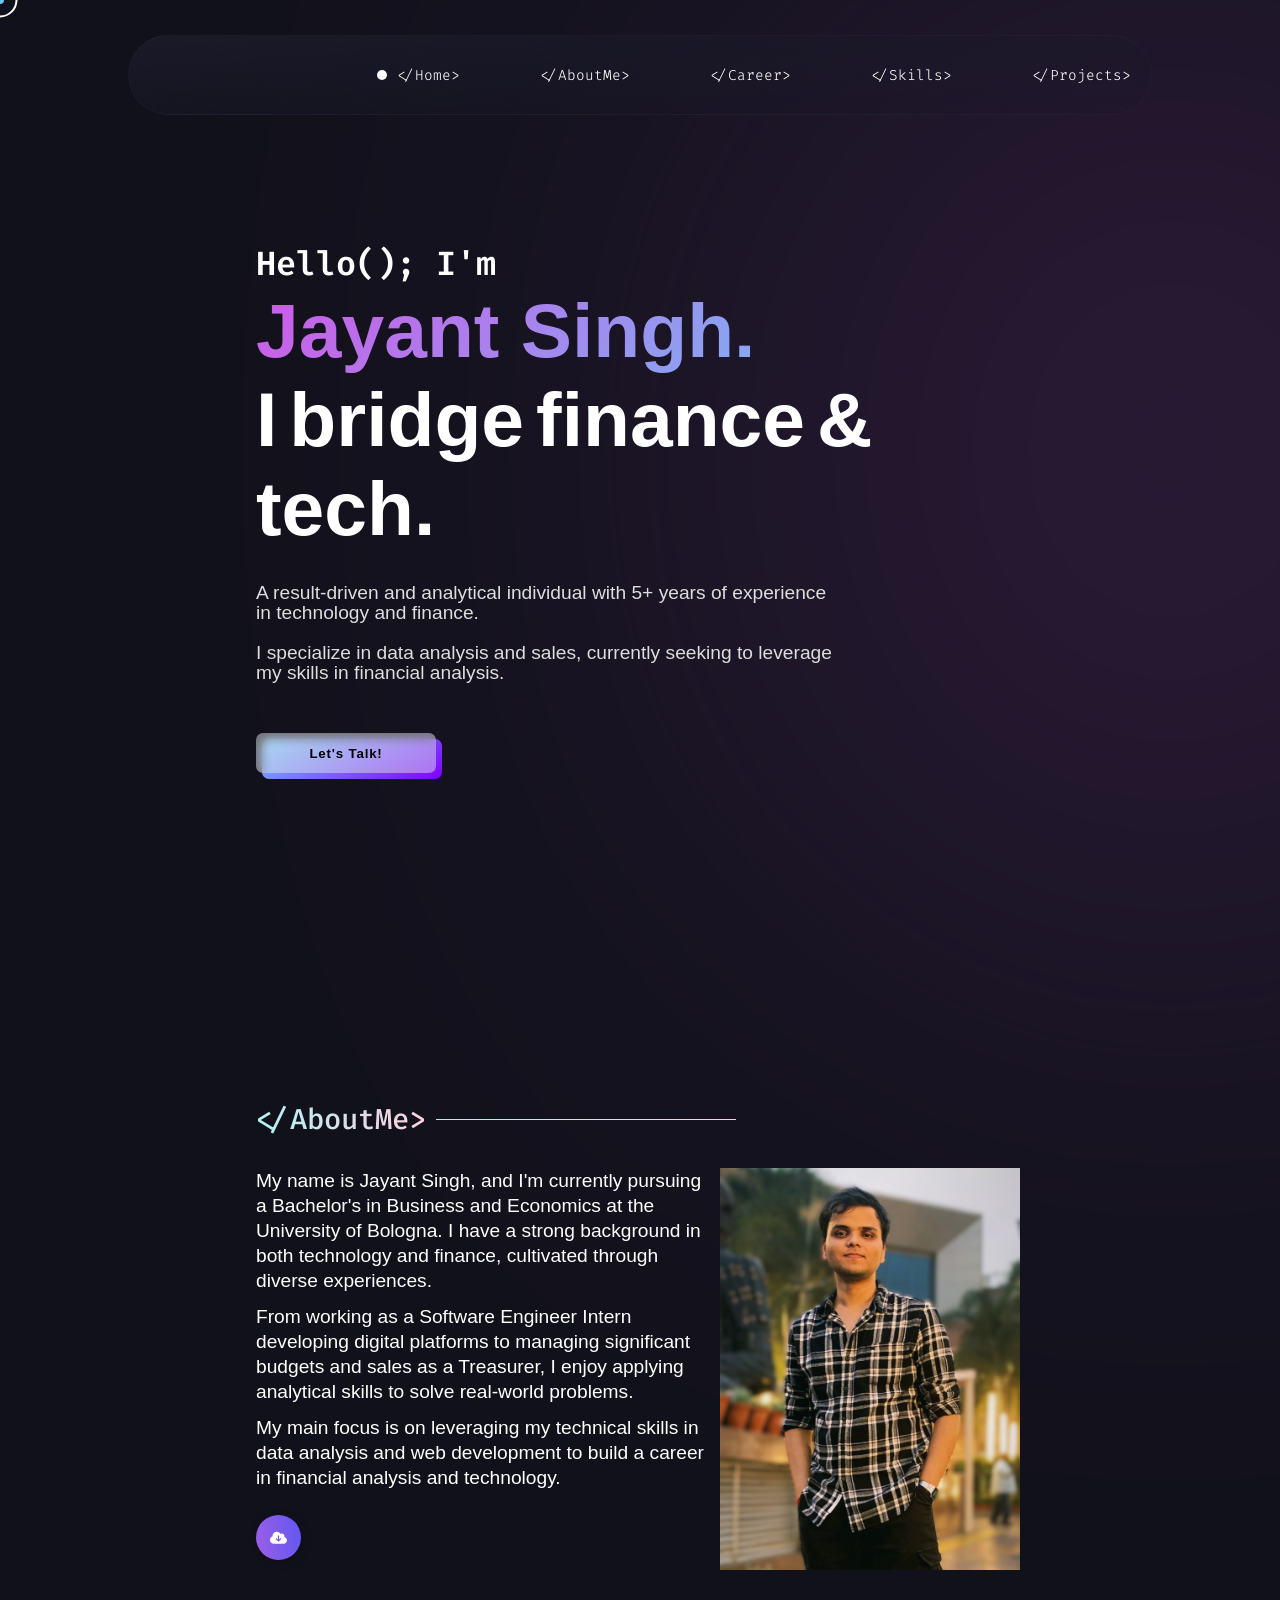
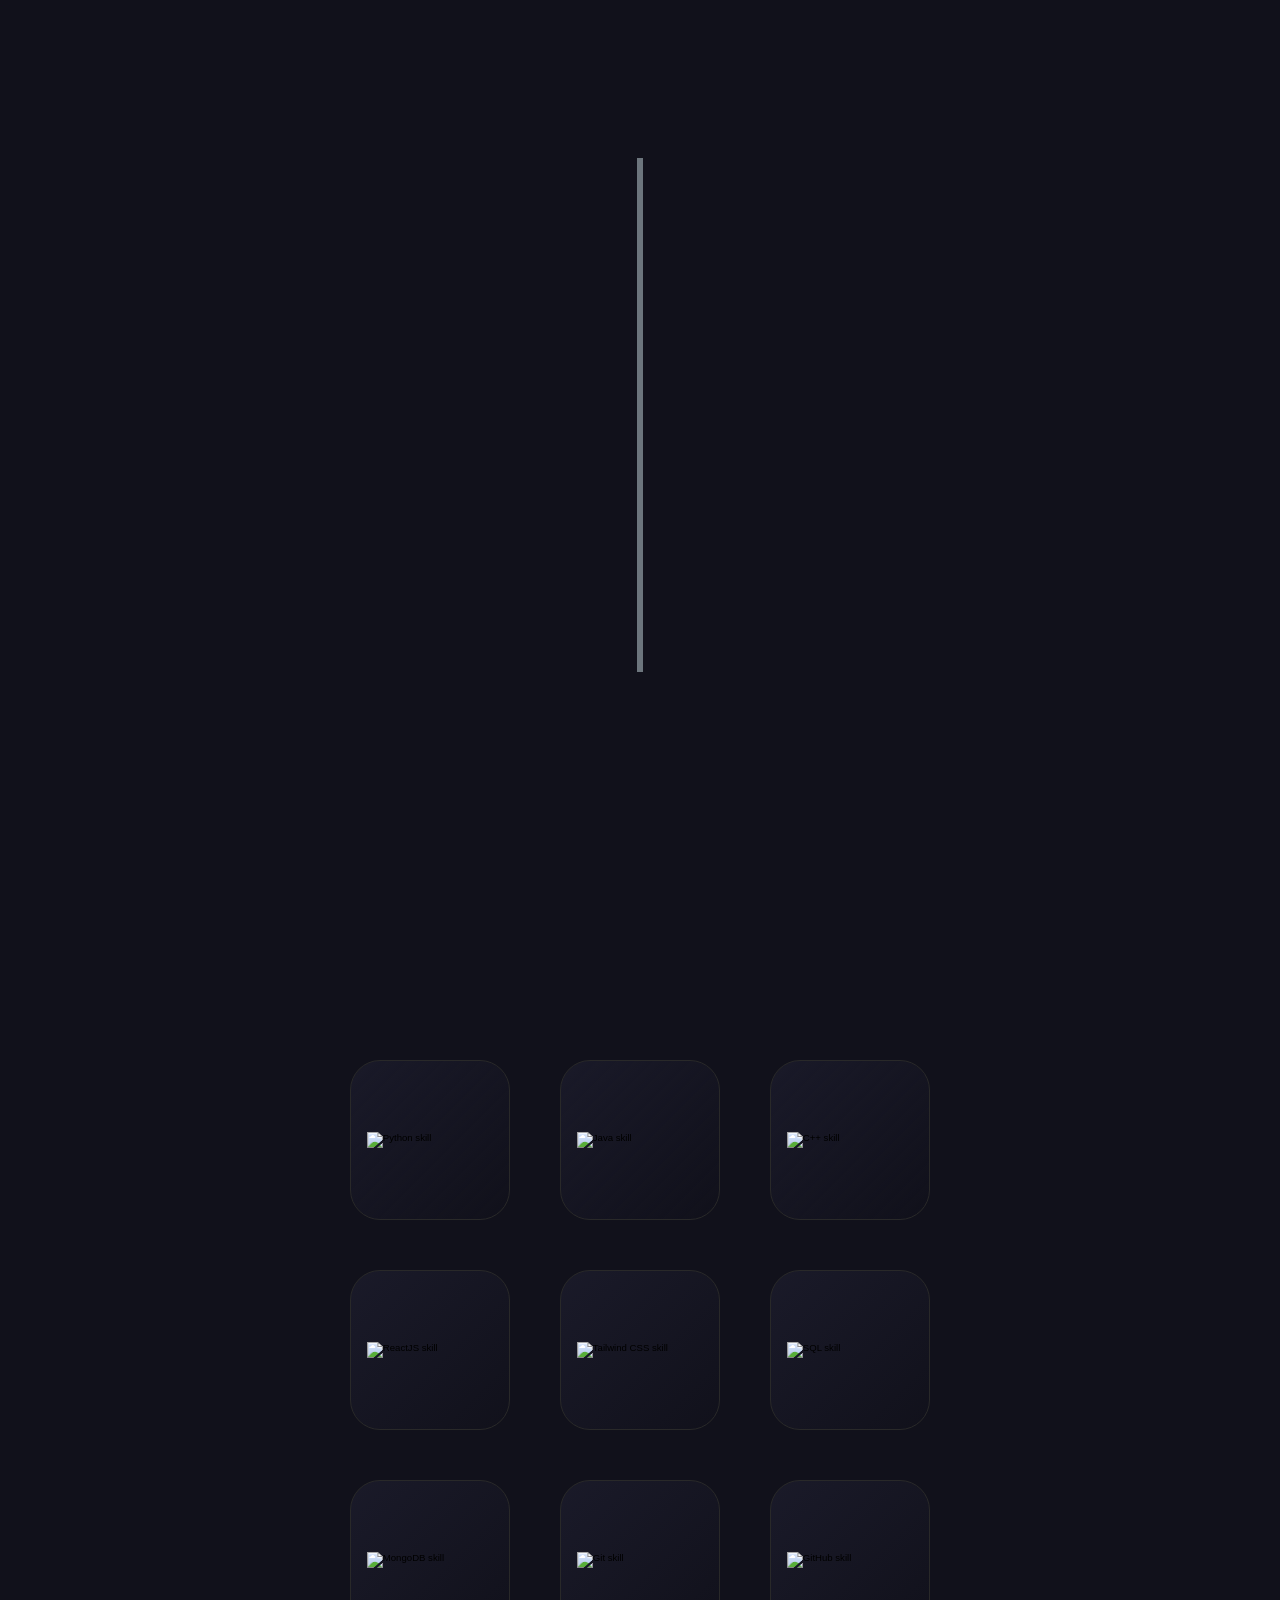
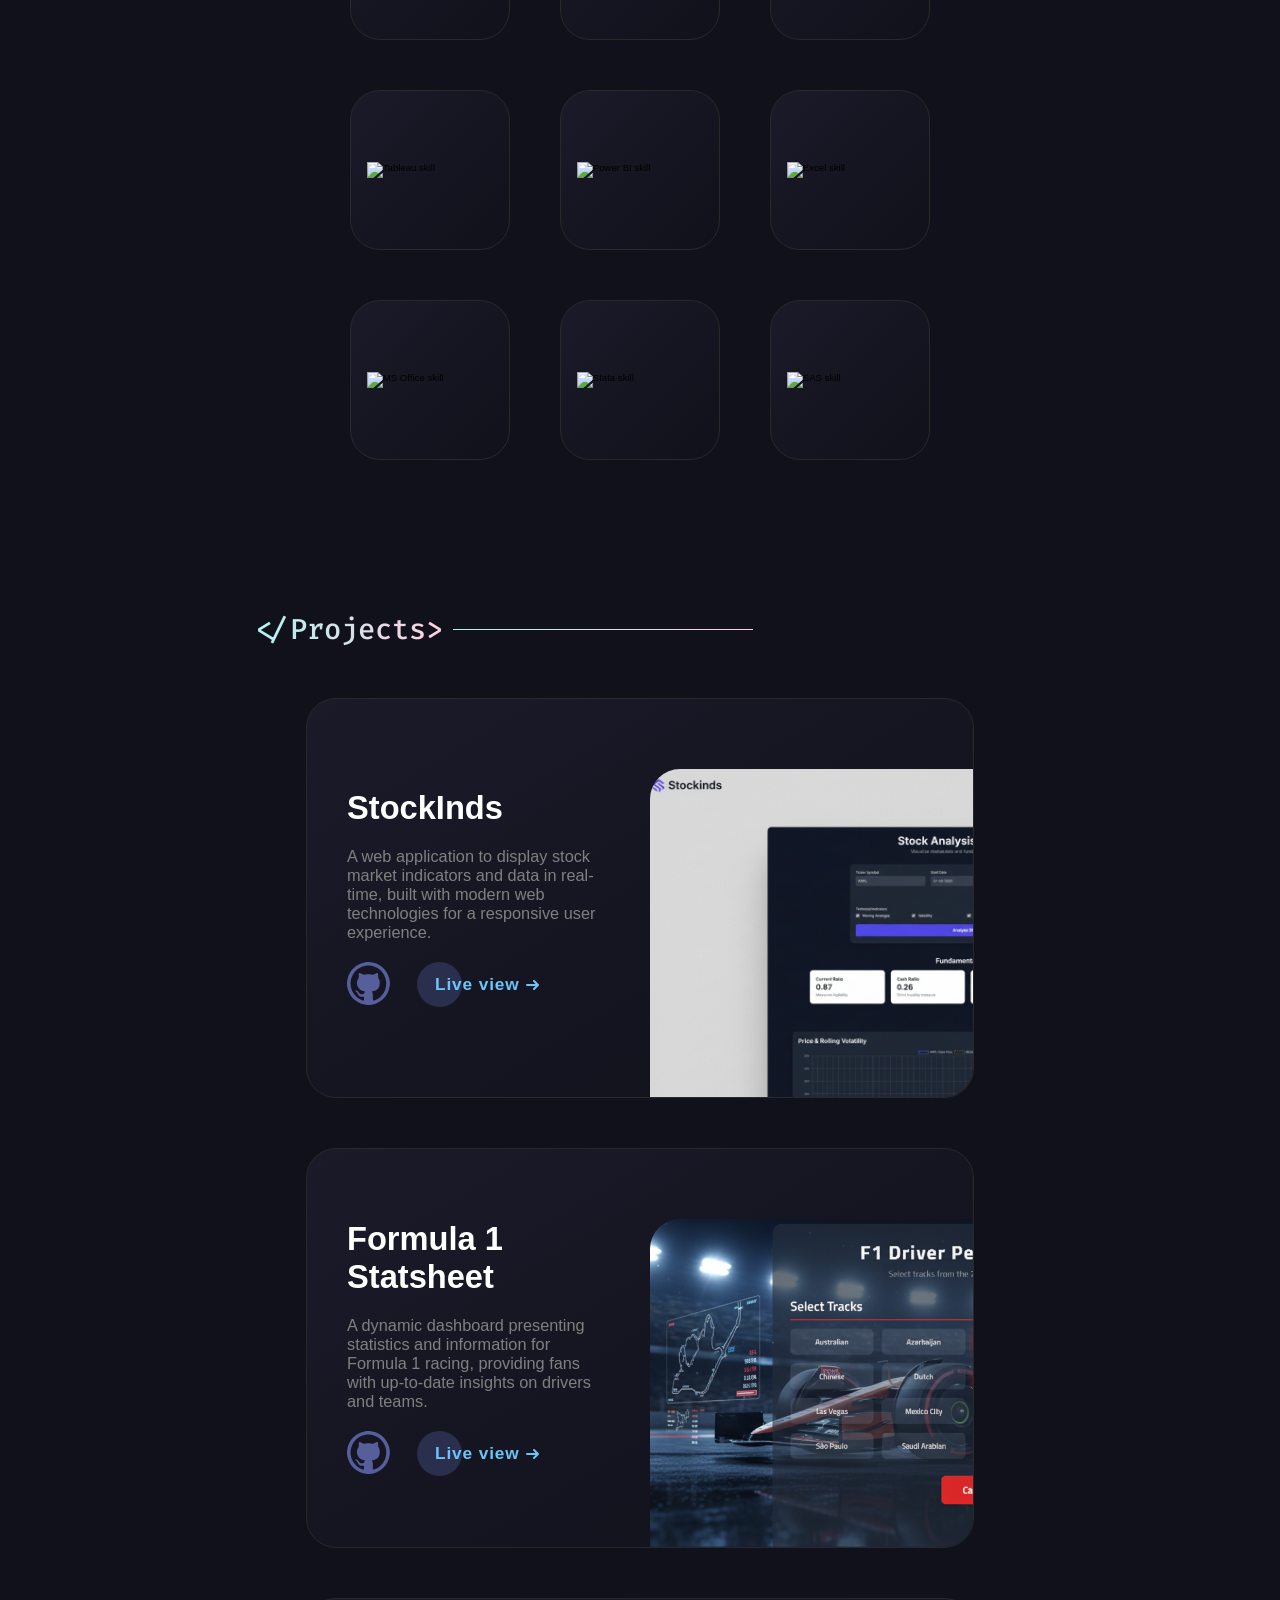
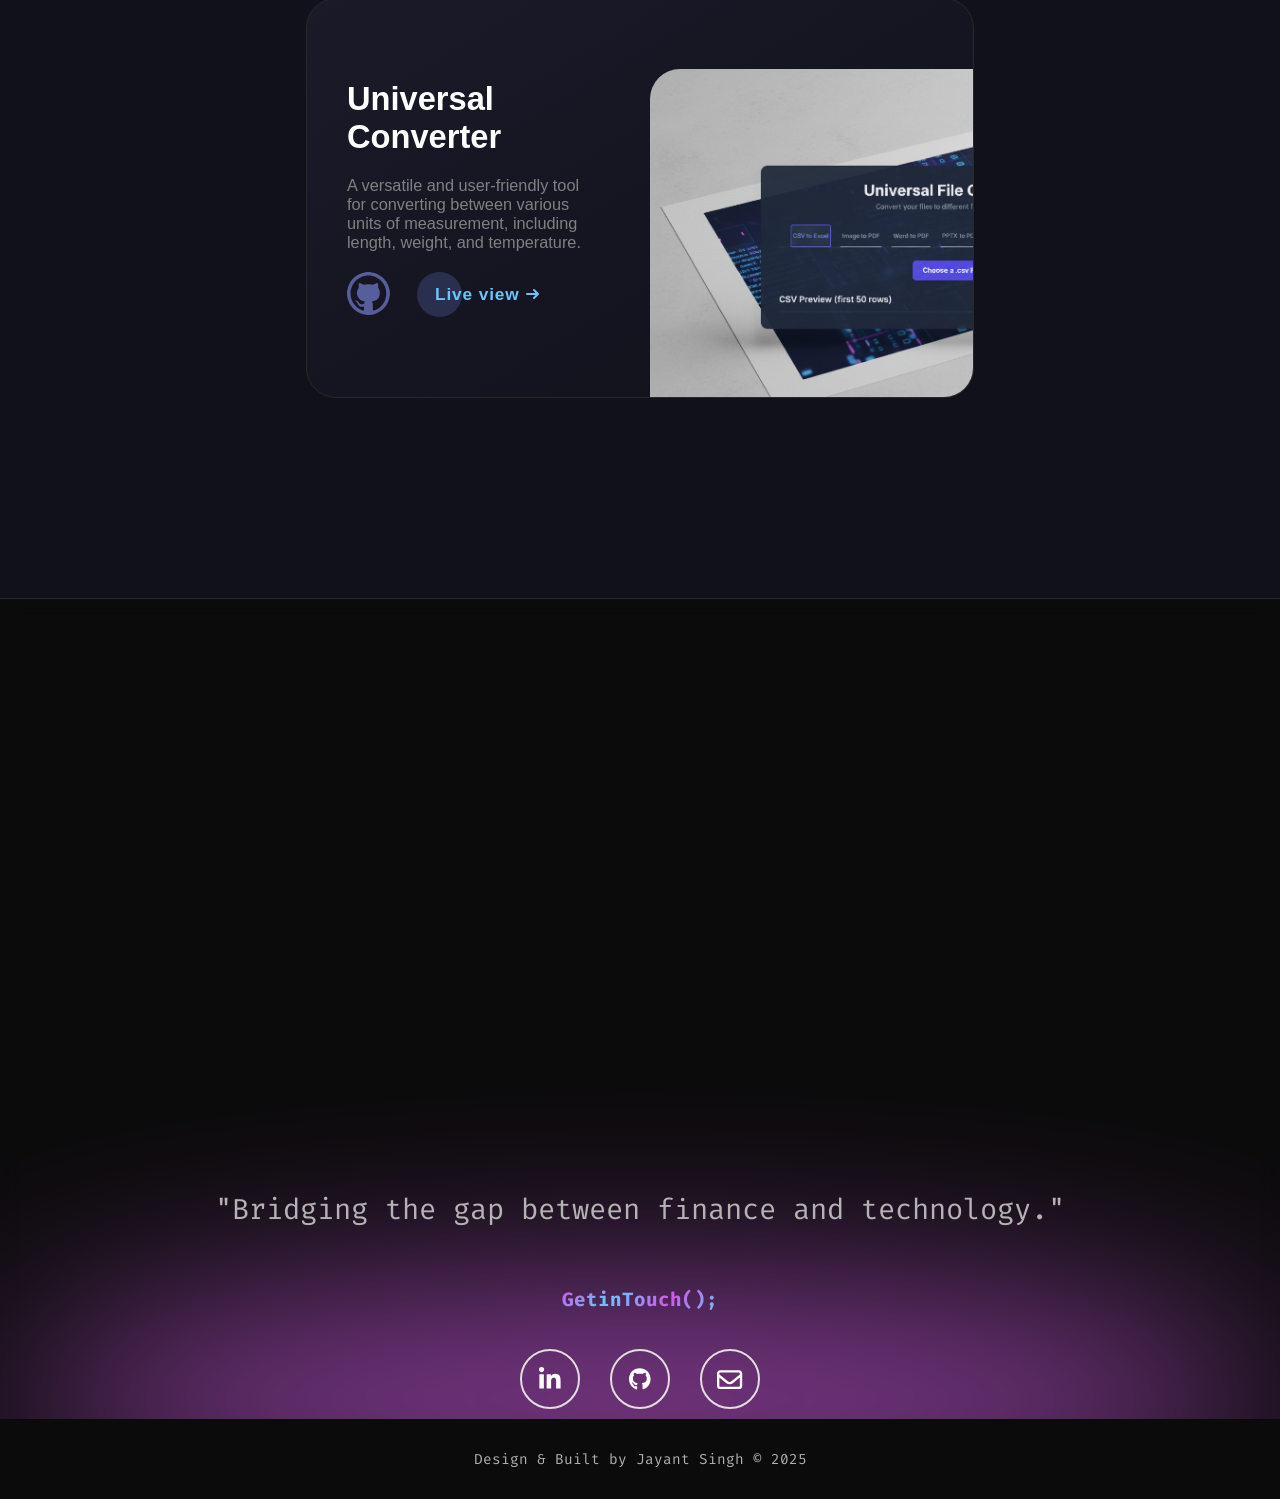
==== index.html @ 2abc11e8 "Add files via upload" ====
<!DOCTYPE html>
<html lang="en">
<head>
  <meta charset="UTF-8" />
  <meta http-equiv="X-UA-Compatible" content="IE=edge" />
  <meta name="viewport" content="width=device-width, initial-scale=1.0" />
  <meta name="robots" content="index, follow" />
  <meta name="theme-color" content="#000" />
  <meta name="description"
    content="Jayant Singh | Portfolio, Visit and know about me & my projects." />
  <meta name="keywords"
    content="jayant singh, jayant singh portfolio, Jayant Singh Portfolio, finance, technology, data analysis, frontend developer" />
  <meta name="author" content="Jayant Singh" />
  <meta property="og:image" content="https://placehold.co/1200x630/000000/FFFFFF/png?text=Jayant+Singh" /> 
  <meta property="og:title" content="Jayant Singh | Portfolio" />
  <meta property="og:description"
    content="Hi! I'm Jayant Singh, an analytical individual with experience in technology and finance. Visit and know about me & my projects." />

  <meta property="og:url" content="https://your-domain.com" />
  <meta property="og:site_name" content="Jayant Singh Portfolio" />

  <meta name="twitter:card" content="summary_large_image" />
  <meta name="twitter:site" content="@yourtwitterhandle" />
  <meta name="twitter:title" content="Jayant Singh | Portfolio" />
  <meta name="twitter:description"
    content="Hi! I'm Jayant Singh, an analytical individual with experience in technology and finance. Visit and know about me & my projects." />
  <meta name="twitter:image" content="https://placehold.co/1200x630/000000/FFFFFF/png?text=Jayant+Singh" /> 
  
  <title>Jayant Singh | Portfolio</title>
  <link rel="icon" type="image/x-icon" href="https://placehold.co/32x32/000000/FFFFFF/png?text=JS" />
  <!-- aos cdn -->
  <link rel="stylesheet" href="https://unpkg.com/aos@next/dist/aos.css" />
  <!-- stylesheet -->
  <link rel="stylesheet" href="style.css" />
  <!-- google fonts-->
  <link rel="stylesheet"
    href="https://fonts.googleapis.com/css2?family=Passions+Conflict&family=Orbitron&family=Fira+Code&family=Six+Caps" />

  <style>
    /* Basic Timeline Styles */
    .timeline {
      position: relative;
      max-width: 1200px;
      margin: 0 auto;
      padding: 40px 0;
    }

    .timeline::after {
      content: '';
      position: absolute;
      width: 6px;
      background-color: #6c757d;
      top: 0;
      bottom: 0;
      left: 50%;
      margin-left: -3px;
    }

    .timeline-container {
      padding: 10px 40px;
      position: relative;
      background-color: inherit;
      width: 50%;
    }

    .timeline-container.left {
      left: 0;
    }

    .timeline-container.right {
      left: 50%;
    }

    .timeline-container::after {
      content: '';
      position: absolute;
      width: 25px;
      height: 25px;
      right: -17px;
      background-color: white;
      border: 4px solid #794bc4;
      top: 15px;
      border-radius: 50%;
      z-index: 1;
    }

    .right::after {
      left: -16px;
    }

    .timeline-content {
      padding: 25px 35px;
      background-color: #1a1a1a;
      position: relative;
      border-radius: 8px;
      border: 1px solid #333;
    }
    
    .timeline-content h3 {
        color: #794bc4;
        font-family: 'Orbitron', sans-serif;
    }
    
    .timeline-content p {
        color: #ccc;
    }

    .timeline-content .date {
        font-weight: bold;
        color: #aaa;
        margin-bottom: 10px;
        display: block;
    }

    /* Media Queries */
    @media screen and (max-width: 768px) {
      .timeline::after {
        left: 31px;
      }

      .timeline-container {
        width: 100%;
        padding-left: 70px;
        padding-right: 25px;
      }

      .timeline-container.right {
        left: 0%;
      }

      .timeline-container.left::after,
      .timeline-container.right::after {
        left: 15px;
      }
    }
  </style>

<body class="body">
  <audio loop="" id="audioPlayer" style="display: none">
    <source src="src/mp3/preloader.mp3" type="audio/mp3" />
  </audio>
  <div id="preloader"></div>
  <noscript>Allow Javascript</noscript>

  <header>
    <div class="cursor-inner" id="cursor-inner"></div>
    <div class="cursor-outer" id="cursor-outer"></div>

    <div class="navbar" id="navbar">
      <div class="hey">Hey!</div>
      <div class="logo" tabindex="0" aria-label="Jayant Singh logo">
        <div class="logo-top">
                  </div>
      </div>
      <div class="navbar-tabs" id="navbar-tabs">
        <ul class="navbar-tabs-ul">
          <li class="home activeThistab" class="navbar-tabs-li" data-aos="fade-down" data-aos-delay="100">
            <a href="#home" tabindex="0" aria-label="Home menu button">
              &#60;/Home&#62;
            </a>
          </li>

          <li class="about" class="navbar-tabs-li" data-aos="fade-down" data-aos-delay="200">
            <a href="#about" aria-label="about menu button">
              &#60;/AboutMe&#62;
            </a>
          </li>

          <li class="career" class="navbar-tabs-li" data-aos="fade-down" data-aos-delay="300">
            <a href="#career" aria-label="career menu button">
                &#60;/Career&#62;
            </a>
          </li>

          <li class="skills" class="navbar-tabs-li" data-aos="fade-down" data-aos-delay="400">
            <a href="#skills" aria-label="skills menu button">
              &#60;/Skills&#62;
            </a>
          </li>

          <li class="projects" class="navbar-tabs-li" data-aos="fade-down" data-aos-delay="500">
            <a href="#projects" aria-label="projects menu button">
              &#60;/Projects&#62;
            </a>
          </li>
        </ul>
      </div>
    </div>
  </header>
  <!-- header ends here -->

  <main>
    <!-- hamburger -->
    <div class="hamburger" id="hamburger" data-aos="fade">
      <div class="hamburgerbase">
        <button id="hamburger-button" onclick="hamburgerMenu()" tabindex="0" aria-label="Menu Button">
          <span class="burger-bar" id="burger-bar1"></span>
          <span class="burger-bar" id="burger-bar2"></span>
          <span class="burger-bar" id="burger-bar3"></span>
        </button>
      </div>
    </div>
    <!-- hamburger -->
    <div class="mobiletogglemenu" id="mobiletogglemenu">
      <ul class="mobile-navbar-tabs-ul" id="mobile-ul">
        <li id="home-mobile-tab" class="mobile-navbar-tabs-li home activeThismobiletab" onclick="hidemenubyli()">
          <a href="#home" tabindex="0" aria-label="Home menu button">
            &#60;/Home&#62;
          </a>
        </li>
        <li id="aboutme-mobile-tab" class="mobile-navbar-tabs-li about" onclick="hidemenubyli()">
          <a href="#about" tabindex="0" aria-label="about menu button">
            &#60;/AboutMe&#62;
          </a>
        </li>
        <li id="career-mobile-tab" class="mobile-navbar-tabs-li career" onclick="hidemenubyli()">
            <a href="#career" tabindex="0" aria-label="career menu button">
                &#60;/Career&#62;
            </a>
        </li>
        <li id="skills-mobile-tab" class="mobile-navbar-tabs-li skills" onclick="hidemenubyli()">
          <a href="#skills" tabindex="0" aria-label="skills menu button">
            &#60;/Skills&#62;
          </a>
        </li>
        <li id="projects-mobile-tab" class="mobile-navbar-tabs-li projects" onclick="hidemenubyli()">
          <a href="#projects" tabindex="0" aria-label="projects menu button">
            &#60;/Projects&#62;
          </a>
        </li>
      </ul>
    </div>
    <!-- mobile toggle menu ends -->

    <section class="landing-page-container" id="home">
      <div class="blob"></div>

      <div class="text-content">
        <article id="hello-friend" data-aos="fade-up" data-aos-delay="0">
          <p class="jello">H</p>
          <p class="jello">e</p>
          <p class="jello">l</p>
          <p class="jello">l</p>
          <p class="jello">o</p>
          <p class="jello">(</p>
          <p class="jello">)</p>
          <p class="jello">;</p>
          &nbsp;
          <p class="jello">I</p>
          <p class="jello">'</p>
          <p class="jello">m</p>
        </article>
        <article id="name" data-aos="fade-up" data-aos-delay="200">
          <p class="jello">J</p>
          <p class="jello">a</p>
          <p class="jello">y</p>
          <p class="jello">a</p>
          <p class="jello">n</p>
          <p class="jello">t</p>
          &nbsp;
          <p class="jello">S</p>
          <p class="jello">i</p>
          <p class="jello">n</p>
          <p class="jello">g</p>
          <p class="jello">h</p>
          <p class="jello">.</p>
        </article>

        <article id="work" data-aos="fade-up" data-aos-delay="400">
          <div>
            <p class="jello">I</p>
          </div>
          <div>
            <p class="jello">b</p>
            <p class="jello">r</p>
            <p class="jello">i</p>
            <p class="jello">d</p>
            <p class="jello">g</p>
            <p class="jello">e</p>
          </div>
          <div>
            <p class="jello">f</p>
            <p class="jello">i</p>
            <p class="jello">n</p>
            <p class="jello">a</p>
            <p class="jello">n</p>
            <p class="jello">c</p>
            <p class="jello">e</p>
          </div>
          <div>
            <p class="jello">&</p>
          </div>
          <div>
            <p class="jello">t</p>
            <p class="jello">e</p>
            <p class="jello">c</p>
            <p class="jello">h</p>
            <p class="jello">.</p>
          </div>
        </article>
        
        <p id="info-para" data-aos="fade-up" data-aos-delay="600">
          A result-driven and analytical individual with 5+ years of experience in technology and finance. <br />
          <br />
          I specialize in data analysis and sales, currently seeking to leverage my skills in financial analysis.
        </p>
        <div class="contact-btn-div" data-aos="fade-up" data-aos-delay="800">
          
          <a href="mailto:jayantsinghprof@gmail.com" tabindex="-1">
            <button class="letsTalkBtn">
              <p class="letsTalkBtn-text">Let's Talk!</p>
              <span class="letsTalkBtn-BG"></span>
            </button></a>
          
          </div>
        </div>
      </div>
      
    </section>
    <!-- landing page ends here -->
    <section class="about-section-container" id="about" data-aos="fade-up">
      <div class="about-section">
        <div class="section-heading">
          <h2 class="section-heading-article" tabindex="0" aria-label="About me heading">
            &#60;/AboutMe&#62;
          </h2>
          <p class="sectionHeadingP"></p>
        </div>

        <div class="info-dp-section">
          <div class="about-info">
            
            <p tabindex="0">
              My name is Jayant Singh, and I'm currently pursuing a Bachelor's in Business and Economics at the University of Bologna. I have a strong background in both technology and finance, cultivated through diverse experiences.
            </p>
            <br />
            <p tabindex="0">
              From working as a Software Engineer Intern developing digital platforms to managing significant budgets and sales as a Treasurer, I enjoy applying analytical skills to solve real-world problems.
            </p>
            <br />
            <p tabindex="0">
              My main focus is on leveraging my technical skills in data analysis and web development to build a career in financial analysis and technology.
            </p>
              <!-- Resume button -->
            <button class="resume-btn" id="resume-btn" onclick="openURL()">
              <div class="sign">
                <svg viewBox="0 0 640 512">
                  <path
                    d="M144 480C64.5 480 0 415.5 0 336c0-62.8 40.2-116.2 96.2-135.9c-.1-2.7-.2-5.4-.2-8.1c0-88.4 71.6-160 160-160c59.3 0 111 32.2 138.7 80.2C409.9 102 428.3 96 448 96c53 0 96 43 96 96c0 12.2-2.3 23.8-6.4 34.6C596 238.4 640 290.1 640 352c0 70.7-57.3 128-128 128H144zm79-167l80 80c9.4 9.4 24.6 9.4 33.9 0l80-80c9.4-9.4 9.4-24.6 0-33.9s-24.6-9.4-33.9 0l-39 39V184c0-13.3-10.7-24-24-24s-24 10.7-24 24V318.1l-39-39c-9.4-9.4-24.6-9.4-33.9 0s-9.4 24.6 0 33.9z" />
                </svg>
              </div>
              <div class="text">Resume</div>
            </button>
          </div>

          <div class="dp" data-aos="fade-up">
            <img src="src/png/mainPic.jpg" alt="Jayant Singh Display Picture" />
                       </div>
        </div>
      </div>
    </section>
    <!-- about section ends  -->

    <!-- Career Section Starts -->
    <section class="skills-section-container" id="career">
        <div class="skills-section">
            <div class="section-heading" data-aos="fade-up">
                <h2 class="section-heading-article" tabindex="0" aria-label="career heading">
                    &#60;/Career&#62;
                </h2>
                <p class="sectionHeadingP"></p>
            </div>
            <div class="timeline">
                <div class="timeline-container left" data-aos="fade-right">
                    <div class="timeline-content">
                        <h3>CyTechAl Technologies Pvt. Ltd.</h3>
                        <span class="date">2023 - 2025</span>
                        <p><strong>Treasurer:</strong> Oversaw total sales of €59,000 with a 70% YoY growth. Managed an annual operating budget of over €30,000.</p>
                    </div>
                </div>
                <div class="timeline-container right" data-aos="fade-left">
                    <div class="timeline-content">
                        <h3>Fiverr</h3>
                        <span class="date">2021 - 2023</span>
                        <p><strong>Freelancer:</strong> Managed 100+ clients with a 4.7/5 average rating. Achieved yearly revenue targets of over €25,000.</p>
                    </div>
                </div>
                <div class="timeline-container left" data-aos="fade-right">
                    <div class="timeline-content">
                        <h3>Socale</h3>
                        <span class="date">2020 - 2021</span>
                        <p><strong>Software Engineer Intern:</strong> Developed an automated matching system that reduced workload by 40% and improved results by 60%.</p>
                    </div>
                </div>
            </div>
        </div>
    </section>
    <!-- Career Section Ends -->

    <section class="skills-section-container" id="skills">
      <div class="skills-section">
        <div class="section-heading" data-aos="fade-up">
          <h2 class="section-heading-article" tabindex="0" aria-label="skills heading">
            &#60;/Skills&#62;
          </h2>
          <p class="sectionHeadingP"></p>
        </div>

        <div class="frontend-dev-section">
          <h3 class="frontend-dev-heading" data-aos="fade-up" tabindex="0"
            aria-label="As a developer these are the skills I have">
            Technical Skills
          </h3>
           <ul class="tech-stack-wrapper">
            <li class="tech-stack-box" data-aos="fade-up">
              <img src="https://www.svgrepo.com/show/452091/python.svg" alt="Python skill" class="tech-stack-logo" />
              <span class="tooltip">PYTHON</span>
            </li>
            <li class="tech-stack-box" data-aos="fade-up">
                <img src="https://www.svgrepo.com/show/452234/java.svg" alt="Java skill" class="tech-stack-logo" />
                <span class="tooltip">JAVA</span>
            </li>
             <li class="tech-stack-box" data-aos="fade-up">
                <img src="https://cdn.worldvectorlogo.com/logos/c.svg" alt="C++ skill" class="tech-stack-logo needtobeinvert" />
                <span class="tooltip">C++</span>
            </li>
            <li class="tech-stack-box" data-aos="fade-up">
              <img src="https://www.svgrepo.com/show/452092/react.svg" alt="ReactJS skill" class="tech-stack-logo" />
              <span class="tooltip">REACT JS</span>
            </li>
            <li class="tech-stack-box" data-aos="fade-up">
              <img src="https://www.svgrepo.com/show/374118/tailwind.svg" alt="Tailwind CSS skill" class="tech-stack-logo" />
              <span class="tooltip">TAILWIND CSS</span>
            </li>
            <li class="tech-stack-box" data-aos="fade-up">
                <img src="https://www.svgrepo.com/show/374093/sql.svg" alt="SQL skill" class="tech-stack-logo needtobeinvert" />
                <span class="tooltip">SQL</span>
            </li>
             <li class="tech-stack-box" data-aos="fade-up">
                <img src="https://www.svgrepo.com/show/373845/mongo.svg" alt="MongoDB skill" class="tech-stack-logo" />
                <span class="tooltip">MONGODB</span>
            </li>
            <li class="tech-stack-box" data-aos="fade-up">
                <img src="https://www.vectorlogo.zone/logos/git-scm/git-scm-icon.svg" alt="Git skill" class="tech-stack-logo" />
                <span class="tooltip">GIT</span>
            </li>
            <li class="tech-stack-box" data-aos="fade-up">
                <img src="https://www.vectorlogo.zone/logos/github/github-icon.svg" alt="GitHub skill" class="tech-stack-logo needtobeinvert" />
                <span class="tooltip">GITHUB</span>
            </li>
             <li class="tech-stack-box" data-aos="fade-up">
                <img src="https://www.svgrepo.com/show/354428/tableau-icon.svg" alt="Tableau skill" class="tech-stack-logo" />
                <span class="tooltip">TABLEAU</span>
            </li>
             <li class="tech-stack-box" data-aos="fade-up">
                <img src="https://uxwing.com/wp-content/themes/uxwing/download/brands-and-social-media/power-bi-icon.png" alt="Power BI skill" class="tech-stack-logo" />
                <span class="tooltip">POWER BI</span>
            </li>
             <li class="tech-stack-box" data-aos="fade-up">
                <img src="https://www.svgrepo.com/show/373589/excel.svg" alt="Excel skill" class="tech-stack-logo" />
                <span class="tooltip">EXCEL</span>
            </li>
            
            <li class="tech-stack-box" data-aos="fade-up">
                <img src="https://www.vectorlogo.zone/logos/microsoft/microsoft-icon.svg" alt="MS Office skill" class="tech-stack-logo" />
                <span class="tooltip">MS OFFICE</span>
            </li>
            <li class="tech-stack-box" data-aos="fade-up">
              <img src="https://www.svgrepo.com/show/374098/stata.svg"" alt="Stata skill" class="tech-stack-logo needtobeinvert" />
              <span class="tooltip">STATA</span>
            </li>
            <li class="tech-stack-box" data-aos="fade-up">
               <img src="https://www.svgrepo.com/show/374062/sas.svg" alt="SAS skill" class="tech-stack-logo needtobeinvert" />
              <span class="tooltip">SAS</span>
            </li>
          </ul>
        </div>
      </div>
    </section>
    <!-- skills section ends -->
    <section class="projects-section-container" id="projects">
      <div class="projects-section-div">
        <div class="section-heading" data-aos="fade-up">
          <h2 class="section-heading-article" tabindex="0" aria-label="My projects starts from here">
            &#60;/Projects&#62;
          </h2>
          <p class="sectionHeadingP"></p>
        </div>
       <div class="project-boxes-div">
      <div data-aos="fade-up" class="project-box-wrapper">
        <div class="project-box project-box2" id="project-box1">
          <div class="info-div">
            <article class="ProjectHeading">StockInds</article>
            <p class="ProjectDescription">
              A web application to display stock market indicators and data in real-time, built with modern web technologies for a responsive user experience.
            </p>
            <div class="project-buttons">
              <a href="https://github.com/codeebytee/StockInds" target="_blank" class="github-redirect"
                aria-label="Visit StockInds on GitHub">
                <img src="src/svg/github.svg" alt="github redirect button" />
              </a>
              <a href="https://codeebytee.github.io/StockInds/" target="_blank" class="cta"
                aria-label="Visit StockInds Live">
                <span>Live view</span>
                <svg viewBox="0 0 13 10" height="10px" width="15px">
                  <path d="M1,5 L11,5"></path>
                  <polyline points="8 1 12 5 8 9"></polyline>
                </svg>
              </a>
            </div>
          </div>
          <div class="image-div">
    <img src="src/png/stockind.png" alt="StockInds Project Screenshot">
</div>
        </div>
      </div>
          
          <div data-aos="fade-up" class="project-box-wrapper">
            <div class="project-box project-box2" id="project-box2">
              <div class="info-div">
                <article class="ProjectHeading">Formula 1 Statsheet</article>
                <p class="ProjectDescription">
                  A dynamic dashboard presenting statistics and information for Formula 1 racing, providing fans with up-to-date insights on drivers and teams.
                </p>
                <div class="project-buttons">
                  <a href="https://github.com/codeebytee/formula1statsheet" target="_blank" class="github-redirect"
                    aria-label="Visit Formula 1 Statsheet on GitHub">
                    <img src="src/svg/github.svg" alt="github redirect button" />
                  </a>
                  <a href="https://codeebytee.github.io/formula1statsheet/" target="_blank" class="cta"
                    aria-label="Visit Formula 1 Statsheet Live">
                    <span>Live view</span>
                    <svg viewBox="0 0 13 10" height="10px" width="15px">
                      <path d="M1,5 L11,5"></path>
                      <polyline points="8 1 12 5 8 9"></polyline>
                    </svg>
                  </a>
                </div>
              </div>
              <div class="image-div">
                <img src="src/png/F1stas.png" alt="Formula 1 Statsheet Project Screenshot">
                              </div>
            </div>
          </div>

          <div data-aos="fade-up" class="project-box-wrapper">
            <div class="project-box project-box2" id="project-box3">
              <div class="info-div">
                <article class="ProjectHeading">Universal Converter</article>
                <p class="ProjectDescription">
                  A versatile and user-friendly tool for converting between various units of measurement, including length, weight, and temperature.
                </p>
                <div class="project-buttons">
                   <a href="https://github.com/codeebytee/UniversalConvertor" target="_blank" class="github-redirect"
                    aria-label="Visit Universal Converter on GitHub">
                    <img src="src/svg/github.svg" alt="github redirect button" />
                  </a>
                  <a href="https://codeebytee.github.io/UniversalConvertor/" target="_blank" class="cta"
                    aria-label="Visit Universal Converter Live">
                    <span>Live view</span>
                    <svg viewBox="0 0 13 10" height="10px" width="15px">
                      <path d="M1,5 L11,5"></path>
                      <polyline points="8 1 12 5 8 9"></polyline>
                    </svg>
                  </a>
                </div>
              </div>
              <div class="image-div">
                                <img src="src/png/converter.png" alt="Formula 1 Statsheet Project Screenshot">
                              </div>
                              </div>
            </div>
          </div>

        </div>
      </div>
    </section>
  </main>
  <!-- main ends here -->

  <footer id="footer">
    <button class="fas" id="backtotopbutton" onclick="scrolltoTopfunction()">
      <article aria-label="Back to top">&#8592;BACK TO TOP</article>
    </button>
    <div class="footer-background">
      <div class="footer-blob"></div>
    </div>
    <div class="footer-foreground">
      <div class="footercontainer">
        <div class="two-words">
          <article tabindex="0" aria-label="Quote">
            "Bridging the gap between finance and technology."
          </article>
        </div>
        <div class="social-media-container">
          <div class="getintouch-heading">
            <article>GetinTouch();</article>
          </div>
          <div class="logos">
            

            <a href="https://www.linkedin.com/in/-jayant-singh-/-" target="_blank"
              aria-label="My Linkdin"><svg class="SocialHandle" viewBox="0 0 448 512">
                <path
                  d="M100.28 448H7.4V148.9h92.88zM53.79 108.1C24.09 108.1 0 83.5 0 53.8a53.79 53.79 0 0 1 107.58 0c0 29.7-24.1 54.3-53.79 54.3zM447.9 448h-92.68V302.4c0-34.7-.7-79.2-48.29-79.2-48.29 0-55.69 37.7-55.69 76.7V448h-92.78V148.9h89.08v40.8h1.3c12.4-23.5 42.69-48.3 87.88-48.3 94 0 111.28 61.9 111.28 142.3V448z" />
              </svg></a>

            <a href="https://github.com/codeebytee" target="_blank" aria-label="My github"><svg viewBox="0 0 496 512"
                class="SocialHandle">
                <path
                  d="M165.9 397.4c0 2-2.3 3.6-5.2 3.6-3.3.3-5.6-1.3-5.6-3.6 0-2 2.3-3.6 5.2-3.6 3-.3 5.6 1.3 5.6 3.6zm-31.1-4.5c-.7 2 1.3 4.3 4.3 4.9 2.6 1 5.6 0 6.2-2s-1.3-4.3-4.3-5.2c-2.6-.7-5.5.3-6.2 2.3zm44.2-1.7c-2.9.7-4.9 2.6-4.6 4.9.3 2 2.9 3.3 5.9 2.6 2.9-.7 4.9-2.6 4.6-4.6-.3-1.9-3-3.2-5.9-2.9zM244.8 8C106.1 8 0 113.3 0 252c0 110.9 69.8 205.8 169.5 239.2 12.8 2.3 17.3-5.6 17.3-12.1 0-6.2-.3-40.4-.3-61.4 0 0-70 15-84.7-29.8 0 0-11.4-29.1-27.8-36.6 0 0-22.9-15.7 1.6-15.4 0 0 24.9 2 38.6 25.8 21.9 38.6 58.6 27.5 72.9 20.9 2.3-16 8.8-27.1 16-33.7-55.9-6.2-112.3-14.3-112.3-110.5 0-27.5 7.6-41.3 23.6-58.9-2.6-6.5-11.1-33.3 2.6-67.9 20.9-6.5 69 27 69 27 20-5.6 41.5-8.5 62.8-8.5s42.8 2.9 62.8 8.5c0 0 48.1-33.6 69-27 13.7 34.7 5.2 61.4 2.6 67.9 16 17.7 25.8 31.5 25.8 58.9 0 96.5-58.9 104.2-114.8 110.5 9.2 7.9 17 22.9 17 46.4 0 33.7-.3 75.4-.3 83.6 0 6.5 4.6 14.4 17.3 12.1C428.2 457.8 496 362.9 496 252 496 113.3 383.5 8 244.8 8zM97.2 352.9c-1.3 1-1 3.3.7 5.2 1.6 1.6 3.9 2.3 5.2 1 1.3-1 1-3.3-.7-5.2-1.6-1.6-3.9-2.3-5.2-1zm-10.8-8.1c-.7 1.3.3 2.9 2.3 3.9 1.6 1 3.6.7 4.3-.7.7-1.3-.3-2.9-2.3-3.9-2-.6-3.6-.3-4.3.7zm32.4 35.6c-1.6 1.3-1 4.3 1.3 6.2 2.3 2.3 5.2 2.6 6.5 1 1.3-1.3.7-4.3-1.3-6.2-2.2-2.3-5.2-2.6-6.5-1zm-11.4-14.7c-1.6 1-1.6 3.6 0 5.9 1.6 2.3 4.3 3.3 5.6 2.3 1.6-1.3 1.6-3.9 0-6.2-1.4-2.3-4-3.3-5.6-2z" />
              </svg></a>

            <a href="mailto:jayantsinghprof@gmail.com" target="_blank" aria-label="My G mail"><svg id="GmailLogo"
                viewBox="0 0 512 512">
                <path
                  d="M64 112c-8.8 0-16 7.2-16 16v22.1L220.5 291.7c20.7 17 50.4 17 71.1 0L464 150.1V128c0-8.8-7.2-16-16-16H64zM48 212.2V384c0 8.8 7.2 16 16 16H448c8.8 0 16-7.2 16-16V212.2L322 328.8c-38.4 31.5-93.7 31.5-132 0L48 212.2zM0 128C0 92.7 28.7 64 64 64H448c35.3 0 64 28.7 64 64V384c0 35.3-28.7 64-64 64H64c-35.3 0-64-28.7-64-64V128z" />
              </svg></a>
          </div>
        </div>
       
        <div class="footer-bottom">
          <article>
            Design & Built by Jayant Singh
            &#169; 2025
          </article>
        </div>
      </div>
    </div>
  </footer>
  <!-- footer ends here -->

  <script src="main.js"></script>

  <script src="https://unpkg.com/aos@next/dist/aos.js"></script>
  <script>
    AOS.init();
  </script>

  <script>
    function openURL() {
            // NOTE: The file path is relative to the location of this HTML file.
            const resumePath = 'src/pdf/resume.pdf';
            window.open(resumePath, '_blank');
      window.open(url, "_blank");
    }
  </script>

  <script>
    const cursorInner = document.getElementById("cursor-inner");
    const cursorOuter = document.getElementById("cursor-outer");
    const links = document.querySelectorAll("a,label,button");

    document.addEventListener("mousemove", function (e) {
      const posX = e.clientX;
      const posY = e.clientY;

      cursorInner.style.left = `${posX}px`;
      cursorInner.style.top = `${posY}px`;

      cursorOuter.animate(
        {
          left: `${posX}px`,
          top: `${posY}px`,
        },
        { duration: 500, fill: "forwards" }
      );

      links.forEach((link) => {
        link.addEventListener("mouseenter", () => {
          cursorInner.classList.add("hover");
          cursorOuter.classList.add("hover");
        });
        link.addEventListener("mouseleave", () => {
          cursorInner.classList.remove("hover");
          cursorOuter.classList.remove("hover");
        });
      });
    });
  </script>
</body>

</html>
---- style.css ----
#labelforsetting,
#labelforvisualmode,
#switchforvisualmode:checked+#labelforvisualmode {
    background-repeat: no-repeat;
    background-position: center
}

#labelforsetting,
#labelforsound {
    height: 40px;
    background-size: 60%
}

#preloader,
.invertapplied,
.invertsettinglabel {
    filter: invert(1)
}

#preloader,
noscript {
    width: 100%;
    height: 100%
}

body,
noscript {
    background-color: var(--color-dark-mode)
}

.main,
body {
    overflow-x: hidden
}

#backtotopbutton article,
:root {
    font-family: Whitney, -apple-system, BlinkMacSystemFont, Segoe UI, Roboto, Helvetica, Arial, sans-serif
}

.eye,
.image-div,
.logo,
.navbar,
.project-box,
.resume-btn,
footer {
    overflow: hidden
}

.cta,
.github-redirect,
.navbar-tabs-ul a {
    text-decoration: none
}

#GmailLogo,
.sign svg path {
    fill: white
}

* {
    box-sizing: border-box;
    margin: 0;
    padding: 0;
    -webkit-user-select: none;
    -moz-user-select: none;
    -ms-user-select: none;
    user-select: none;
    -webkit-tap-highlight-color: transparent
}

::selection {
    background-color: transparent
}

::-moz-selection {
    background: 0 0
}

html {
    font-size: 62.5%;
    scroll-behavior: smooth;
    text-rendering: optimizeLegibility;
    -webkit-font-smoothing: antialiased
}

:root {
    cursor: default;
    --color-white: #fff;
    --color-black: #000;
    --color-dark-mode: #11111b;
    --color-light-mode: #ece7e1;
    --color-ddd-color: #ddd;
    --color-gray: #c4c4c4;
    --color-purple: #8000ff;
    --color-light-purple: #cf59e6;
    --color-light-blue: #6bc5f8;
    --color-navbarBorder-dark: #e2e2e207;
    --color-shadowDark: rgba(0, 0, 0, 0.137);
    --static-heading-gradient-blue: #b0f3f1;
    --static-heading-gradient-pink: #ffcfdf;
    --tech-stack-box-first-color: #1a1a29;
    --tech-stack-box-second-color: rgba(27, 27, 40, 0);
    --tech-stack-box-border-color: #292929
}

#hello-friend,
.footer-bottom article,
.getintouch-heading article,
.language-speak article,
.navbar-tabs-ul li,
.two-words article {
    font-family: fira code
}

::-webkit-scrollbar {
    width: 5px
}

::-webkit-scrollbar-track {
    background: #0a0a10
}

::-webkit-scrollbar-thumb {
    background-color: #8000ff
}

.cursor-inner {
    width: 8px;
    height: 8px;
    background-color: var(--color-light-blue)
}

.cursor-outer {
    width: 35px;
    height: 35px;
    border: 2px solid #fff
}

.cursor-inner,
.cursor-outer {
    position: fixed;
    top: 0;
    left: 0;
    transform: translate(-50%, -50%);
    border-radius: 50%;
    z-index: 9999;
    pointer-events: none
}

.setting-container,
.settingactivate {
    transform-origin: left;
    transition-duration: .5s
}

.cursor-inner.hover {
    width: 25px;
    height: 25px;
    transition: .2s;
    mix-blend-mode: difference
}

.cursor-outer.hover {
    width: 50px;
    height: 50px;
    transition: .2s
}

.activeThistab:before,
.navbar-tabs-ul li:hover:before {
    background-color: var(--color-white);
    height: 10px;
    width: 10px;
    left: -20px
}

.light-mode {
    --color-dark-mode: #ece7e1;
    --color-black: #fff;
    --color-white: #000;
    --color-ddd-color: rgb(31, 31, 31);
    --color-navbarBorder-dark: #d1d6eb;
    --static-heading-gradient-blue: #0f7878;
    --static-heading-gradient-pink: #f09bb9;
    --color-shadowDark: #e2ddd7;
    --tech-stack-box-first-color: #e7e2db;
    --tech-stack-box-second-color: #ece7e100;
    --tech-stack-box-border-color: #dad5cf
}

.setting-container {
    width: 60px;
    height: 50px;
    margin-left: 50px;
    display: flex;
    align-items: center;
    gap: 30px;
    padding: 20px 0
}

#labelforsetting {
    width: 40px;
    display: flex;
    align-items: center;
    justify-content: center;
    padding: 0 20px;
    background-image: url(src/svg/settings-svgrepo-com.svg);
    transition-duration: .5s;
    cursor: pointer
}

.soundtogglebuttoncontainer,
.visualmodetogglebuttoncontainer {
    align-items: center;
    width: fit-content;
    transition-duration: .3s
}

.settingactivate {
    width: 200px
}

.visualmodetogglebuttoncontainer {
    height: fit-content;
    display: flex;
    justify-content: center;
    transform: translate(-50px) scale(0)
}

.visualmodeshow {
    transition-duration: .3s;
    transform: translate(0) scale(1)
}

#switchforsetting,
#switchforsound,
#switchforvisualmode,
.hamburger,
.mobiletogglemenu {
    display: none
}

#switchforsetting:checked+#labelforsetting {
    transform: rotate(180deg);
    transition-duration: .5s
}

#labelforvisualmode {
    position: relative;
    width: 40px;
    height: 40px;
    background-image: url(src/png/crescent-moon\ \(1\).png);
    background-size: 50%;
    transition-duration: .5s;
    cursor: pointer
}

#switchforvisualmode:checked+#labelforvisualmode {
    transform: rotate(360deg);
    transition-duration: .5s;
    background-image: url(src/png/sun.png);
    background-size: 60%
}

.soundtogglebuttoncontainer {
    height: fit-content;
    display: flex;
    justify-content: center;
    transform: translate(-130px) scale(0)
}

#labelforsound,
#preloader {
    display: flex;
    align-items: center;
    background-repeat: no-repeat;
    background-position: center
}

.soundmodeshow {
    transition-delay: .1s;
    transition-duration: .5s;
    display: inline-block;
    transform: translate(0) scale(1)
}

.logo,
.logo:hover {
    transition-duration: 1s
}

#labelforsound {
    position: relative;
    justify-content: center;
    width: 40px;
    background-image: url(src/svg/Mute_Icon.svg);
    cursor: pointer;
    transition-duration: .5s
}

#switchforsound:checked+#labelforsound {
    transition-duration: .5s;
    background-image: url(src/svg/Speaker_Icon.svg);
    background-size: 50%;
    background-repeat: no-repeat;
    background-position: center
}

header {
    width: 100%;
    height: 115px;
    display: flex;
    align-items: flex-end;
    justify-content: center
}

#preloader {
    background-color: #fff;
    position: fixed;
    z-index: 99999;
    justify-content: center;
    overflow-y: hidden;
    background-image: url(src/svg/Pulse-0.4s-200px.svg);
    background-size: 10%
}

.navbar,
noscript {
    display: flex;
    align-items: center;
    position: fixed
}

#name,
.getintouch-heading article {
    background: -webkit-linear-gradient(135deg, var(--color-light-blue), var(--color-light-purple), var(--color-light-blue), var(--color-light-purple));
    -webkit-text-fill-color: transparent
}

noscript {
    justify-content: center;
    font-size: 4rem;
    color: #fff;
    z-index: 999999
}

.fakenavbar {
    height: 0;
    width: 0%;
    background-color: transparent
}

.navbar {
    background-image: linear-gradient(to bottom right, var(--tech-stack-box-first-color), var(--tech-stack-box-second-color));
    backdrop-filter: blur(10px);
    height: 80px;
    width: 80%;
    padding: 0 20px;
    justify-content: space-between;
    z-index: 999;
    border: 1px solid var(--color-navbarBorder-dark);
    border-radius: 50px
}

.navbar-tabs,
.navbar-tabs-ul {
    height: 100%;
    align-items: center
}

.logo,
.navbar-tabs-ul li {
    position: relative;
    display: flex
}

.navbar-tabs {
    display: flex;
    width: 80%
}

.navbar-tabs-ul {
    width: 100%;
    display: flex;
    list-style: none;
    justify-content: flex-end;
    gap: 80px;
    color: var(--color-white)
}

.navbar-tabs-ul li {
    width: fit-content;
    height: 30px;
    text-align: center;
    align-items: center;
    justify-content: center;
    font-size: 1.5rem
}

.navbar-tabs-ul li:hover:before {
    content: "";
    position: absolute;
    border-radius: 5px;
    z-index: -1
}

.navbar-tabs-ul a {
    color: var(--color-white);
    font-weight: 100
}

.logo {
    width: 10%;
    height: 100%;
    flex-direction: column;
    align-items: center;
    justify-content: space-between;
    -webkit-user-select: none;
    -moz-user-select: none;
    -ms-user-select: none;
    user-select: none
}

.face,
.logo-top {
    width: 100%;
    align-items: center;
    display: flex
}

.hey {
    color: #fff;
    position: absolute;
    font-size: 2.5rem;
    font-weight: 300;
    background-color: #20222e;
    padding: 5px 10px;
    border-radius: 20px;
    left: 120px;
    bottom: 80px;
    opacity: 0
}

#hello-friend,
#work,
.about-info p,
.activeThistab,
.language-speak article {
    color: var(--color-white)
}

.blob,
.eye,
.pupil {
    border-radius: 50%
}

.popup {
    animation: 3s linear pop-up
}

@keyframes pop-up {
    from {
        bottom: -50px;
        left: 50px;
        opacity: 1
    }

    to {
        opacity: 0
    }
}

.logo-top {
    height: 100%;
    justify-content: center;
    transform-origin: bottom;
    position: relative
}

.activeThistab:before,
.face {
    content: "";
    position: absolute
}

.logo-top img {
    height: 100%;
    z-index: 2
}

.face {
    height: 74%;
    bottom: 0;
    justify-content: center;
    gap: 5px;
    z-index: 1;
    padding-left: 1px
}

.eye {
    width: 8px;
    height: 8px;
    display: flex;
    align-items: center;
    justify-content: center;
    background-color: #fff
}

.left-eye {
    box-shadow: -1px -2px 2px rgba(0, 0, 0, .589) inset
}

.right-eye {
    box-shadow: 1px 3px 2px rgba(0, 0, 0, .589) inset
}

.pupil {
    width: 3.5px;
    height: 3.5px;
    background: #241010
}

.logo:hover {
    transform: translateY(200px)
}

.activeThistab:before {
    border-radius: 50%;
    z-index: -1
}

.dp::after,
.dp::before {
    height: 300px;
    z-index: -2;
    content: ""
}

.main {
    width: 100%;
    height: fit-content;
    position: relative
}

.blob {
    position: absolute;
    right: -15%;
    top: 0;
    background-color: var(--color-light-purple);
    width: 600px;
    height: 100vh;
    filter: blur(300px);
    opacity: .3;
    animation: 1s linear infinite alternate-reverse breath
}

@keyframes breath {
    from {
        opacity: .3
    }

    to {
        opacity: .5
    }
}

.landing-page-container {
    width: 100%;
    height: calc(100vh - 115px);
    display: flex;
    flex-direction: row;
    align-items: center;
    justify-content: center
}

.text-content {
    display: flex;
    flex-direction: column;
    width: 60%;
    height: 100%;
    align-items: flex-start;
    justify-content: center
}

#hello-friend {
    font-size: 3.5rem;
    font-weight: 600;
    width: fit-content;
    display: flex;
    align-items: flex-end
}

#name,
#work {
    font-size: 8rem;
    width: fit-content
}

#name,
#work,
.letsTalkBtn-text {
    display: flex;
    font-weight: 700
}

@-webkit-keyframes vibrate-1 {

    0%,
    100% {
        -webkit-transform: translate(0);
        transform: translate(0)
    }

    20% {
        -webkit-transform: translate(-2px, 2px);
        transform: translate(-2px, 2px)
    }

    40% {
        -webkit-transform: translate(-2px, -2px);
        transform: translate(-2px, -2px)
    }

    60% {
        -webkit-transform: translate(2px, 2px);
        transform: translate(2px, 2px)
    }

    80% {
        -webkit-transform: translate(2px, -2px);
        transform: translate(2px, -2px)
    }
}

@keyframes vibrate-1 {

    0%,
    100% {
        -webkit-transform: translate(0);
        transform: translate(0)
    }

    20% {
        -webkit-transform: translate(-2px, 2px);
        transform: translate(-2px, 2px)
    }

    40% {
        -webkit-transform: translate(-2px, -2px);
        transform: translate(-2px, -2px)
    }

    60% {
        -webkit-transform: translate(2px, 2px);
        transform: translate(2px, 2px)
    }

    80% {
        -webkit-transform: translate(2px, -2px);
        transform: translate(2px, -2px)
    }
}

#name {
    align-items: flex-start;
    background: linear-gradient(-45deg, var(--color-light-blue), var(--color-light-purple), var(--color-light-blue), var(--color-light-purple));
    background-clip: text;
    -webkit-background-clip: text;
    background-size: 400% 400%;
    -webkit-animation: 3s infinite gradient;
    animation: 3s infinite gradient
}

@keyframes gradient {

    0%,
    100% {
        background-position: 0 50%
    }

    50% {
        background-position: 100% 50%
    }
}

#work {
    align-items: flex-start;
    flex-wrap: wrap
}

#info-para,
.about-info p {
    font-weight: 400;
    font-size: 2rem
}

#work div {
    display: flex;
    margin: 0 12px 0 0
}

.jello:hover {
    background-clip: text;
    -webkit-background-clip: text;
    -webkit-text-fill-color: transparent;
    background-color: #03e6ff;
    -webkit-animation: .9s both jello-vertical;
    animation: .9s both jello-vertical
}

#backtotopbutton,
.dp::after,
.dp::before,
.letsTalkBtn {
    background-color: transparent
}

@-webkit-keyframes jello-vertical {

    0%,
    100% {
        -webkit-transform: scale3d(1, 1, 1);
        transform: scale3d(1, 1, 1)
    }

    30% {
        -webkit-transform: scale3d(.75, 1.25, 1);
        transform: scale3d(.75, 1.25, 1)
    }

    40% {
        -webkit-transform: scale3d(1.25, .75, 1);
        transform: scale3d(1.25, .75, 1)
    }

    50% {
        -webkit-transform: scale3d(.85, 1.15, 1);
        transform: scale3d(.85, 1.15, 1)
    }

    65% {
        -webkit-transform: scale3d(1.05, .95, 1);
        transform: scale3d(1.05, .95, 1)
    }

    75% {
        -webkit-transform: scale3d(.95, 1.05, 1);
        transform: scale3d(.95, 1.05, 1)
    }
}

@keyframes jello-vertical {

    0%,
    100% {
        -webkit-transform: scale3d(1, 1, 1);
        transform: scale3d(1, 1, 1)
    }

    30% {
        -webkit-transform: scale3d(.75, 1.25, 1);
        transform: scale3d(.75, 1.25, 1)
    }

    40% {
        -webkit-transform: scale3d(1.25, .75, 1);
        transform: scale3d(1.25, .75, 1)
    }

    50% {
        -webkit-transform: scale3d(.85, 1.15, 1);
        transform: scale3d(.85, 1.15, 1)
    }

    65% {
        -webkit-transform: scale3d(1.05, .95, 1);
        transform: scale3d(1.05, .95, 1)
    }

    75% {
        -webkit-transform: scale3d(.95, 1.05, 1);
        transform: scale3d(.95, 1.05, 1)
    }
}

#info-para {
    width: 75%;
    padding-top: 30px;
    color: var(--color-ddd-color);
    line-height: 20px
}

.contact-btn-div {
    width: 100%;
    padding-top: 50px;
    height: fit-content;
    display: flex;
    align-items: center;
    justify-content: flex-start
}

.letsTalkBtn {
    position: relative;
    border: none;
    width: 180px;
    height: 40px;
    border-radius: 0;
    cursor: pointer;
    transition: .3s
}

.letsTalkBtn-text {
    width: 100%;
    height: 100%;
    background-color: rgba(230, 230, 230, .466);
    border: none;
    border-radius: 7px;
    backdrop-filter: blur(5px);
    color: #000;
    align-items: center;
    justify-content: center;
    letter-spacing: .8px
}

.cta:hover span,
.text,
.tooltip {
    color: #fff
}

.resume-btn,
.sign {
    align-items: center;
    transition-duration: .3s;
    display: flex
}

.letsTalkBtn-BG {
    position: absolute;
    width: 100%;
    height: 100%;
    background-image: linear-gradient(150deg, #71cbff, #8000ff);
    z-index: -1;
    left: 6px;
    top: 6px;
    border-radius: 7px;
    pointer-events: none;
    transition: .3s
}

.letsTalkBtn:hover {
    transform: translateY(-2px) translateX(-2px)
}

.letsTalkBtn:hover .letsTalkBtn-BG {
    transform: translateY(2px) translateX(2px)
}

.letsTalkBtn:active {
    transform: translateY(7px) translateX(7px)
}

.letsTalkBtn:active .letsTalkBtn-BG {
    transform: translateY(-7px) translateX(-7px)
}

.resume-btn {
    margin-top: 25px;
    justify-content: flex-start;
    width: 45px;
    height: 45px;
    border: none;
    border-radius: 50%;
    cursor: pointer;
    box-shadow: 2px 2px 10px rgba(0, 0, 0, .199);
    background: linear-gradient(82.3deg, #965de9 10.8%, #6358ee 94.3%);
    position: relative
}

.projects-heading-article,
.projectsHeadingP,
.section-heading-article,
.sectionHeadingP,
.skills-heading-article,
.skillsHeadingP {
    background-image: -webkit-gradient(linear, left top, right top, var(--static-heading-gradient-blue), var(--static-heading-gradient-pink));
    background-image: -webkit-linear-gradient(left, var(--static-heading-gradient-blue), var(--static-heading-gradient-pink))
}

.dp::after,
.dp::before,
.text {
    position: absolute
}

.sign {
    width: 100%;
    justify-content: center
}

.sign svg {
    width: 17px
}

.text {
    right: 0;
    width: 0%;
    opacity: 0;
    font-size: 1em;
    font-weight: 600;
    transition-duration: .3s
}

.resume-btn:hover {
    width: 130px;
    border-radius: 40px;
    transition-duration: .3s
}

.resume-btn:hover .sign {
    width: 30%;
    transition-duration: .3s;
    padding-left: 20px
}

.resume-btn:hover .text {
    opacity: 1;
    width: 70%;
    transition-duration: .3s;
    padding-right: 10px
}

.dp,
.dp::after,
.dp::before,
.dp:hover::after,
.dp:hover::before {
    transition-duration: .5s
}

.resume-btn:active {
    transform: translate(2px, 2px)
}

.about-section-container {
    width: 100%;
    height: fit-content;
    display: flex;
    align-items: center;
    justify-content: center;
    flex-direction: column;
    padding-top: 200px
}

.about-section,
.projects-section-div,
.skills-section {
    width: 60%;
    display: flex;
    flex-direction: column;
    align-items: center;
    justify-content: center
}

.projects-heading,
.section-heading,
.skills-heading {
    width: 100%;
    display: flex;
    align-items: center;
    gap: 10px
}

.dp img,
.dp::after,
.dp::before {
    width: 300px
}

.projects-heading-article,
.section-heading-article,
.skills-heading-article {
    font-size: 3rem;
    font-family: fira code;
    font-weight: 500;
    background-image: linear-gradient(90deg, var(--static-heading-gradient-blue), var(--static-heading-gradient-pink));
    background-clip: text;
    -webkit-background-clip: text;
    -webkit-text-fill-color: transparent
}

.projectsHeadingP,
.sectionHeadingP,
.skillsHeadingP {
    width: 300px;
    height: 1px;
    background-image: linear-gradient(90deg, var(--static-heading-gradient-blue), var(--static-heading-gradient-pink))
}

.info-dp-section {
    width: 100%;
    display: flex;
    margin-top: 30px
}

.about-info {
    width: 60%;
    display: flex;
    flex-direction: column
}

.about-info p {
    line-height: 25px
}

.dp {
    width: 40%;
    display: flex;
    align-items: flex-start;
    justify-content: center;
    position: relative
}

.dp::before {
    box-shadow: 2px 2px 0 inset #8000ff, -2px -2px 0 inset transparent
}

.dp::after {
    box-shadow: 2px 2px 0 inset transparent, -2px -2px 0 inset #8000ff
}

.dp:hover::after {
    transform: translate(20px, 20px)
}

.dp:hover::before {
    transform: translate(-20px, -20px)
}

.skills-section-container {
    padding-top: 150px;
    width: 100%;
    display: flex;
    align-items: center;
    justify-content: center
}

.language-speak,
.tech-stack-wrapper {
    width: 100%;
    display: flex;
    align-items: center
}

.language-speak {
    height: 50px;
    justify-content: center
}

.language-speak article {
    font-size: 2rem;
    font-weight: 600
}

.frontend-dev-section {
    width: 100%;
    margin-top: 50px
}

.frontend-dev-heading {
    width: 100%;
    text-align: center;
    display: flex;
    justify-content: center;
    align-items: center;
    font-size: 3rem;
    font-weight: 900;
    height: 100px;
    letter-spacing: 5px;
    background-image: -webkit-gradient(linear, left top, right top, var(--static-heading-gradient-blue), var(--static-heading-gradient-pink));
    background-image: -webkit-linear-gradient(left, var(--static-heading-gradient-blue), var(--static-heading-gradient-pink));
    background-image: linear-gradient(90deg, var(--static-heading-gradient-blue), var(--static-heading-gradient-pink));
    background-clip: text;
    -webkit-background-clip: text;
    -webkit-text-fill-color: transparent
}

.project-box,
.tech-stack-box {
    background-image: linear-gradient(to bottom right, var(--tech-stack-box-first-color), var(--tech-stack-box-second-color))
}

.tech-stack-wrapper {
    justify-content: center;
    flex-wrap: wrap;
    gap: 50px;
    margin-top: 50px
}

.tech-stack-box,
.tooltip {
    align-items: center;
    display: flex
}

.tech-stack-box {
    width: 160px;
    height: 160px;
    justify-content: center;
    border-radius: 30px;
    border: 1px solid var(--tech-stack-box-border-color);
    position: relative
}

.tech-stack-box img {
    width: 80%
}

.tech-stack-box:hover .tooltip {
    opacity: 1;
    transition-duration: .3s
}

.tooltip {
    position: absolute;
    top: -20px;
    opacity: 0;
    background: linear-gradient(to bottom right, var(--tech-stack-box-first-color), var(--tech-stack-box-second-color));
    border: 1px solid var(--tech-stack-box-border-color);
    padding: 5px 10px;
    border-radius: 5px;
    justify-content: center;
    transition-duration: .2s;
    pointer-events: none;
    letter-spacing: .5px;
    font-size: 1.6rem;
    backdrop-filter: blur(5px);
    font-weight: 500
}

.cta,
.cta span,
.cta svg,
.project-box,
footer {
    position: relative
}

.projects-section-container {
    padding: 150px 0;
    display: flex;
    align-items: center;
    justify-content: center;
    width: 100%
}

.project-boxes-div {
    width: 100%;
    height: fit-content;
    display: flex;
    flex-direction: column;
    justify-content: center;
    align-items: center;
    gap: 50px;
    padding: 50px
}

.cta:hover:before,
.project-box-wrapper {
    width: 100%
}

.project-box {
    width: 100%;
    height: 400px;
    display: flex;
    flex-direction: row;
    justify-content: space-between;
    transition-duration: .3s;
    border-radius: 30px;
    border: 1px solid var(--tech-stack-box-border-color)
}

.info-div {
    width: 50%;
    height: 100%;
    display: flex;
    flex-direction: column;
    align-items: flex-start;
    justify-content: center;
    gap: 20px;
    padding: 0 40px
}

.faviconforProject {
    width: 30px;
    border-radius: 50%
}

.faviconforProjectAquaregia {
    width: 20px
}

.image-div {
    width: 50%;
    height: 100%;
    padding-top: 70px;
    padding-left: 10px
}

.image-div img {
    height: 100%;
    border-top-left-radius: 30px
}

.ProjectHeading {
    color: var(--color-white);
    font-size: 3.4rem;
    font-weight: 700
}

.ProjectDescription {
    color: gray;
    font-size: 1.7rem;
    font-weight: 400
}

.project-buttons {
    width: 100%;
    display: flex;
    align-items: center;
    justify-content: flex-start;
    gap: 20px
}

.github-redirect {
    width: 50px
}

.github-redirect img {
    width: 45px;
    height: auto;
    transition: .3s;
    filter: brightness(2)
}

.github-redirect:hover img {
    filter: brightness(4)
}

.cta {
    padding: 12px 18px;
    transition: .2s;
    border: none;
    background: 0 0;
    cursor: pointer;
    display: flex;
    align-items: center;
    justify-content: flex-start
}

.cta::before {
    content: "";
    position: absolute;
    left: 0;
    display: block;
    border-radius: 50px;
    background: #2b2f4e;
    width: 45px;
    height: 45px;
    transition: .3s
}

.cta span {
    font-size: 1.8rem;
    font-weight: 600;
    letter-spacing: .05em;
    color: var(--color-light-blue)
}

.cta svg {
    top: 0;
    margin-left: 10px;
    fill: none;
    stroke-linecap: round;
    stroke-linejoin: round;
    stroke: var(--color-light-blue);
    stroke-width: 2;
    transform: translateX(-5px);
    transition: .3s
}

.cta:hover svg {
    stroke: white;
    transform: translateX(0)
}

.cta:active {
    transform: scale(.95)
}

#backtotopbutton {
    position: fixed;
    right: 10px;
    bottom: 0;
    flex-direction: column;
    align-items: center;
    justify-content: center;
    border: none;
    width: 3rem;
    height: 15rem;
    z-index: 101;
    text-align: center;
    transition: .4s;
    display: none
}

#backtotopbutton article {
    font-size: 1.5rem;
    color: var(--color-white);
    font-weight: 400;
    writing-mode: vertical-rl;
    mix-blend-mode: difference
}

#backtotopbutton:hover {
    transform: translate(0, -20px);
    text-decoration: line-through var(--color-white)
}

footer {
    width: 100%;
    height: fit-content;
    border-top: 1px solid var(--tech-stack-box-border-color)
}

.footer-background {
    width: 100%;
    height: 100vh;
    background-color: #0b0b0b;
    display: flex;
    align-items: flex-end;
    justify-content: center;
    z-index: 1
}

.footer-blob {
    width: 100%;
    height: 200px;
    background-color: var(--color-light-purple);
    border-radius: 50%;
    filter: blur(100px);
    opacity: .7
}

.footer-foreground {
    position: absolute;
    top: 0;
    width: 100%;
    height: 100vh;
    display: flex;
    align-items: flex-end;
    justify-content: center;
    backdrop-filter: blur(10px)
}

.footercontainer {
    width: 100%;
    display: flex;
    flex-direction: column;
    align-items: center;
    justify-content: flex-end
}

.two-words {
    color: #b3b3b3;
    width: 100%;
    display: flex;
    align-items: center;
    justify-content: center;
    height: 100px
}

.getintouch-heading,
.logos {
    height: 80px;
    width: 100%;
    display: flex
}

.two-words article {
    font-size: 3rem
}

.social-media-container {
    display: flex;
    flex-direction: column;
    align-items: center;
    justify-content: center;
    width: 100%
}

.social-media-container a {
    width: 60px;
    height: 60px;
    display: flex;
    align-items: center;
    justify-content: center;
    text-decoration: none;
    padding: 10px;
    border-radius: 50%;
    border: 2px solid #e2dede;
    position: relative;
    box-shadow: 0 0 0 #8000ff inset;
    transition-duration: .3s
}

.getintouch-heading {
    align-items: center;
    justify-content: center
}

.getintouch-heading article {
    font-size: 2rem;
    background: linear-gradient(-45deg, var(--color-light-blue), var(--color-light-purple), var(--color-light-blue), var(--color-light-purple));
    background-clip: text;
    -webkit-background-clip: text;
    font-weight: 700
}

.fa-copyright,
.footer-bottom article {
    font-size: 1.5rem;
    color: #b0b0b0
}

.logos {
    gap: 30px;
    justify-content: center;
    align-items: center
}

.SocialHandle {
    fill: white;
    width: 60%
}

#GmailLogo {
    height: 70%
}

.social-media-container a:hover {
    box-shadow: 0 0 50px 100px #8000ff inset;
    transition-duration: 1s;
    border: none
}

.social-media-container a::before {
    position: absolute;
    content: "";
    width: 100%;
    height: 100%;
    left: 0;
    border-radius: 50%;
    transform: scale(0);
    background-color: transparent;
    transition-duration: .3s;
    z-index: -1
}

.social-media-container a:hover::before {
    transform: scale(1);
    transition-duration: .3s
}

.footer-avatar-container {
    width: 220px;
    margin-top: 20px;
    position: relative;
    display: flex;
    align-items: flex-end;
    justify-content: center
}

.footer-avatar-img {
    width: 100%;
    z-index: 2
}

.footer-avatar-face {
    position: absolute;
    width: 100%;
    height: 97%;
    z-index: 1;
    display: flex;
    align-items: center;
    justify-content: center;
    gap: 18px;
    padding-left: 5px
}

.footer-avatar-eye {
    width: 50px;
    height: 50px;
    background-color: #dfd2d2;
    border-radius: 50%;
    display: flex;
    align-items: center;
    justify-content: center
}

.footer-pupil {
    width: 20px;
    height: 20px;
    background-color: #000;
    border-radius: 50%;
    border: 5px solid #413333;
    filter: blur(.6px)
}

.footer-right-eye {
    box-shadow: 15px 15px 5px rgba(0, 0, 0, .233) inset, 10px 10px 5px rgba(41, 33, 33, .644) inset;
    position: relative
}

.footer-left-eye {
    box-shadow: -10px -15px 5px rgba(0, 0, 0, .349) inset;
    position: relative
}

.footer-avatar-eye::before {
    position: absolute;
    content: "";
    width: 2px;
    height: 5px;
    border-radius: 50%;
    background-color: rgba(214, 214, 214, .726);
    z-index: 2;
    filter: blur(.2px);
    left: 15px;
    transform: rotate(45deg)
}

.footer-bottom {
    background-color: #0b0b0b;
    width: 100%;
    display: flex;
    align-items: center;
    justify-content: center;
    height: 80px;
    z-index: 3
}

.tonechange {
    color: #000
}

@media screen and (max-width:1920px) {
    html {
        font-size: 60%
    }
}

@media screen and (max-width:1400px) {
    html {
        font-size: 60%
    }
}

@media screen and (max-width:1200px) {
    html {
        font-size: 60%
    }

    .projects-section-div,
    .skills-section,
    .text-content {
        width: 80%
    }

    .about-section {
        width: 80%;
        display: flex;
        flex-direction: column;
        align-items: center;
        justify-content: center
    }

    .logo:hover {
        transform: translateY(200px);
        transition-duration: 1s
    }
}

@media screen and (max-width:1150px) {
    html {
        font-size: 60%
    }
}

@media screen and (max-width:998px) {

    #hamburger-button,
    .hamburger {
        background-color: transparent
    }

    .mobile-navbar-tabs-ul a,
    .mobiletogglemenu {
        text-decoration: none
    }

    .activeThismobiletab,
    .mobile-navbar-tabs-ul a {
        color: var(--color-white)
    }

    html {
        font-size: 55%
    }

    .blob,
    .cursor-inner,
    .cursor-outer,
    .navbar-tabs-ul {
        display: none
    }

    .stopscrolling {
        overflow: hidden
    }

    .hamburger {
        position: fixed;
        top: 0;
        width: 100vw;
        height: 115px;
        display: flex;
        align-items: flex-end;
        justify-content: center;
        z-index: 9998
    }

    .activeThismobiletab:before,
    .burger-bar,
    .hamburger-animation1,
    .hamburger-animation2,
    .hamburger-animation3 {
        background-color: var(--color-white)
    }

    .hamburgerbase {
        width: 80%;
        height: 80px;
        display: flex;
        align-items: center;
        justify-content: flex-end;
        padding: 20px
    }

    #hamburger-button {
        font-size: 3rem;
        font-weight: 800;
        width: 4.5rem;
        height: 3.5rem;
        border: none;
        display: flex;
        flex-direction: column;
        align-items: center;
        justify-content: space-between
    }

    #burger-bar1,
    #burger-bar2,
    #burger-bar3 {
        height: 3px;
        border-radius: 0;
        transition-duration: .3s
    }

    #burger-bar1,
    #burger-bar3 {
        width: 60%
    }

    #burger-bar2 {
        width: 100%
    }

    .hamburger-animation1 {
        transform: rotate(45deg) scaleX(1.7);
        transition-duration: .3s;
        transform-origin: left
    }

    .hamburger-animation2 {
        transform: scaleX(0)
    }

    .hamburger-animation3 {
        transform: rotateZ(-45deg) scaleX(1.7);
        transform-origin: left;
        transition-duration: .3s
    }

    .mobiletogglemenu {
        background-color: transparent;
        z-index: 9990;
        height: 100%;
        width: 100%;
        position: fixed;
        top: 0;
        right: 0;
        list-style: none;
        font-size: 2rem;
        cursor: pointer;
        display: flex;
        transform: translate(1000px);
        transition-duration: 1s
    }

    .show-toggle-menu {
        transform: translate(0);
        transition-duration: .6s
    }

    .mobile-navbar-tabs-ul {
        background-color: var(--color-dark-mode);
        width: 100%;
        height: 100%;
        display: flex;
        flex-direction: column;
        justify-content: center;
        align-items: center;
        gap: 70px;
        box-shadow: 0 0 30px rgba(0, 0, 0, .176)
    }

    .mobile-navbar-tabs-li {
        text-align: center;
        display: flex;
        align-items: center;
        justify-content: center;
        font-size: 1.8rem;
        font-weight: 600;
        position: relative;
        cursor: pointer;
        font-family: fira code;
        height: 30px;
        width: fit-content
    }

    .about-info,
    .dp,
    .info-dp-section {
        width: 100%;
        display: flex
    }

    .info-dp-section {
        flex-direction: column;
        margin-top: 30px;
        gap: 30px
    }

    .about-info {
        flex-direction: column
    }

    .dp {
        align-items: center;
        justify-content: center
    }

    .activeThismobiletab:before {
        content: "";
        position: absolute;
        height: 10px;
        width: 10px;
        left: -20px;
        border-radius: 50%
    }

    .projects-section-div {
        width: 80%
    }

    .project-box {
        flex-direction: column;
        height: 800px
    }

    .image-div,
    .info-div {
        width: 100%;
        height: 50%
    }

    .image-div {
        padding: 0 0 0 80px
    }
}

@media screen and (max-width:768px) {
    html {
        font-size: 50%
    }

    .text-content {
        padding-left: 0;
        width: 80%
    }

    #hello-friend {
        height: 100px;
        font-size: 3.5rem
    }

    #name,
    #work {
        font-size: 5.5rem
    }

    #info-para,
    .language-name {
        width: 100%
    }

    .contact-btn-div {
        height: 140px;
        display: flex;
        flex-direction: column-reverse;
        align-items: flex-start;
        justify-content: flex-start;
        gap: 20px
    }

    .setting-container {
        margin-left: 0
    }

    .dp::after,
    .dp::before {
        display: none
    }

    .logo {
        width: 18%
    }

    .logo:hover {
        transform: translateY(200px);
        transition-duration: 1s
    }

    .projects-section-div {
        width: 80%
    }

    .project-boxes-div {
        padding: 40px 0
    }
}

@media screen and (max-width:500px) {
    html {
        font-size: 45%
    }

    .hamburgerbase,
    .navbar {
        height: 70px
    }

    #hamburger {
        margin-right: 20px;
        height: 115px;
        align-items: flex-end
    }

    #hello-friend,
    .two-words article {
        font-size: 2.5rem
    }

    .hey {
        left: 70px
    }

    .logo:hover {
        transform: translateY(200px);
        transition-duration: 1s
    }

    .landing-page-container {
        height: 85vh
    }

    .text-content {
        justify-content: flex-start
    }

    .project-box {
        height: 550px
    }

    .info-div {
        height: 60%
    }

    .image-div {
        height: 40%;
        padding-left: 50px
    }

    .image-div img {
        border-top-left-radius: 10px
    }

    .tech-stack-wrapper {
        display: grid;
        grid-template-columns: 1fr 1fr;
        gap: 20px
    }

    .tech-stack-box {
        width: 100%;
        height: calc(76vw/2)
    }
}

@media screen and (max-width:430px) {
    html {
        font-size: 45%
    }

    .about-section,
    .projects-section-div,
    .skills-section {
        width: 80%
    }

    .info-div {
        padding: 0 30px
    }

    .two-words article {
        font-size: 2.2rem
    }
}

@media screen and (max-width:375px) {
    html {
        font-size: 42%
    }

    .dp img {
        width: 200px
    }

    .two-words {
        height: 50px
    }

    .two-words article {
        font-size: 2rem
    }

    .footer-bottom article {
        font-size: 1.3rem
    }

    .logos {
        gap: 20px
    }
}

@media screen and (max-width:300px) {
    html {
        font-size: 42%
    }

    .language-name article {
        text-align: center
    }

    .two-words {
        align-items: flex-end;
        height: 50px
    }

    .two-words article {
        font-size: 1.5rem
    }

    .footer-bottom article {
        font-size: 1rem
    }

    .social-media-container a {
        width: 50px;
        height: 50px
    }

    .logos {
        gap: 20px
    }
}


@media only screen and (max-width: 1300px) and (max-height: 730px){
    .landing-page-container {
        height: fit-content;
        margin-top: 100px;  
    }
}
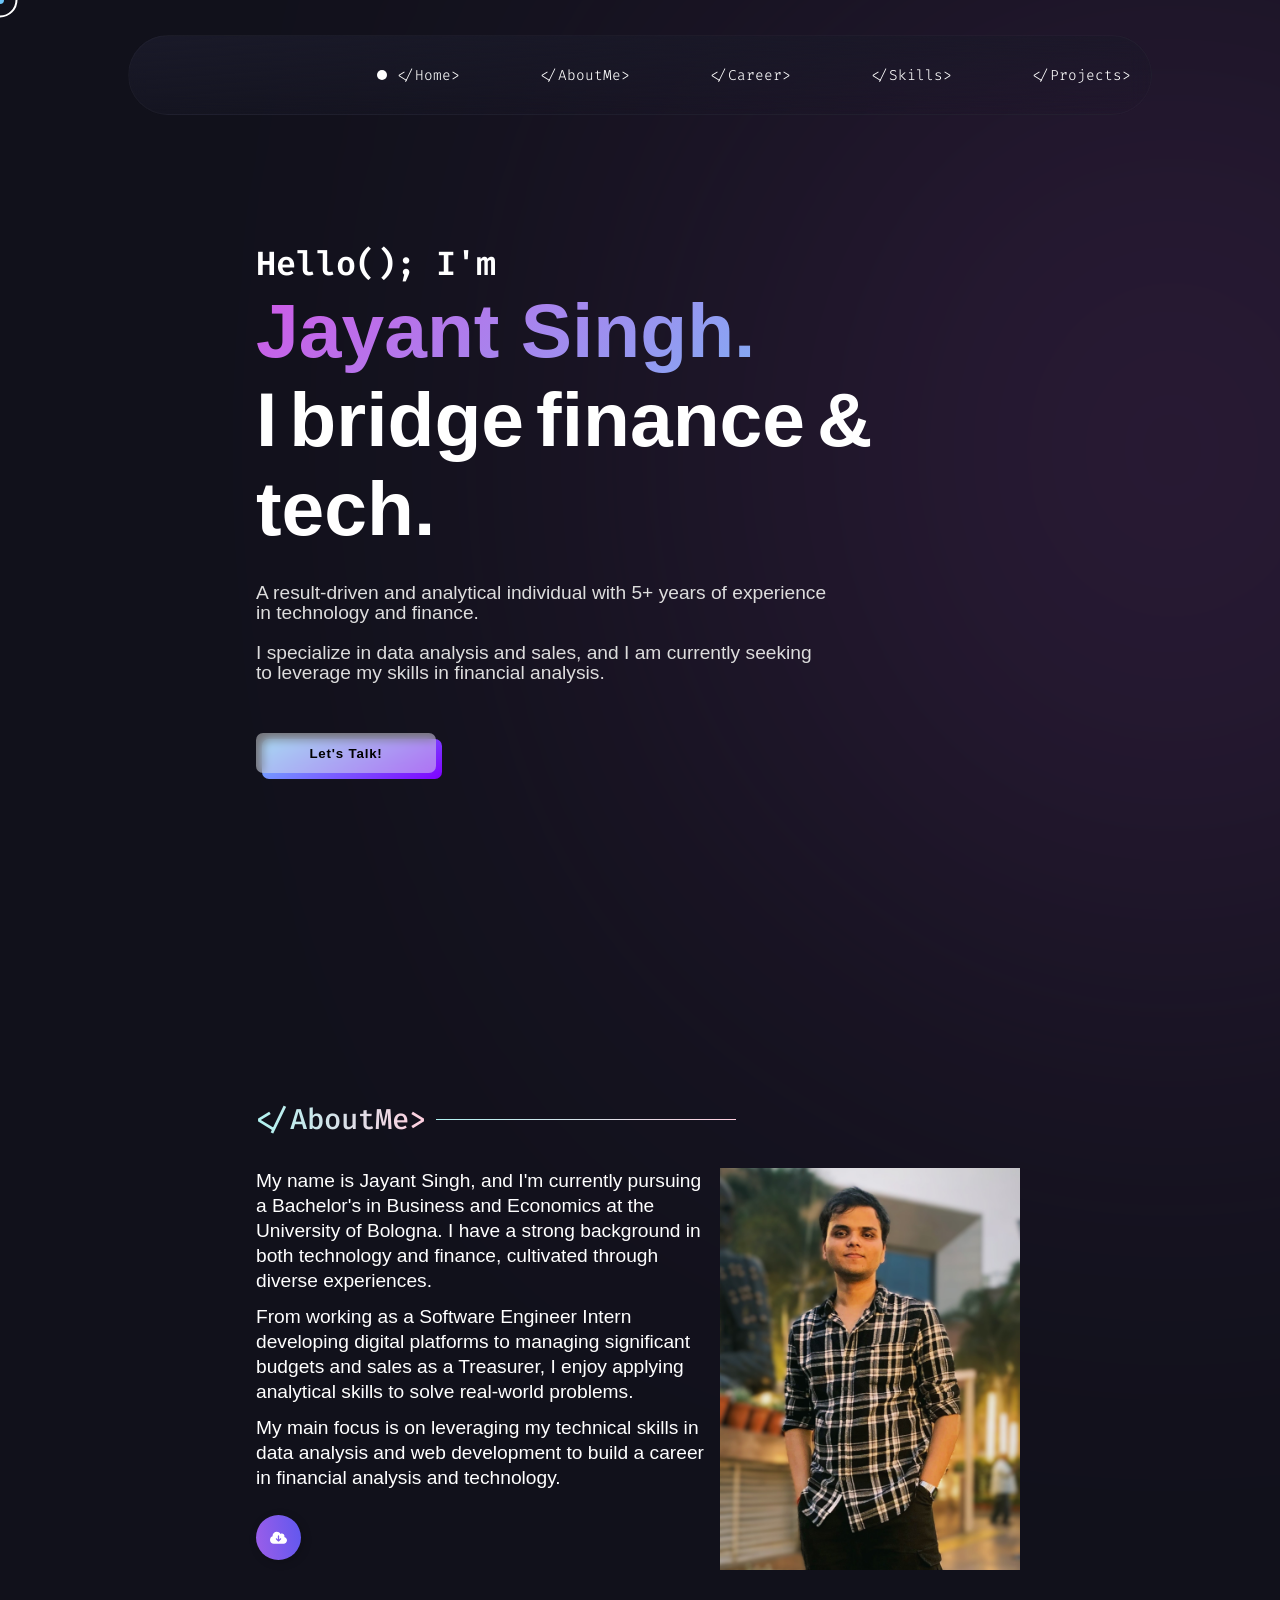
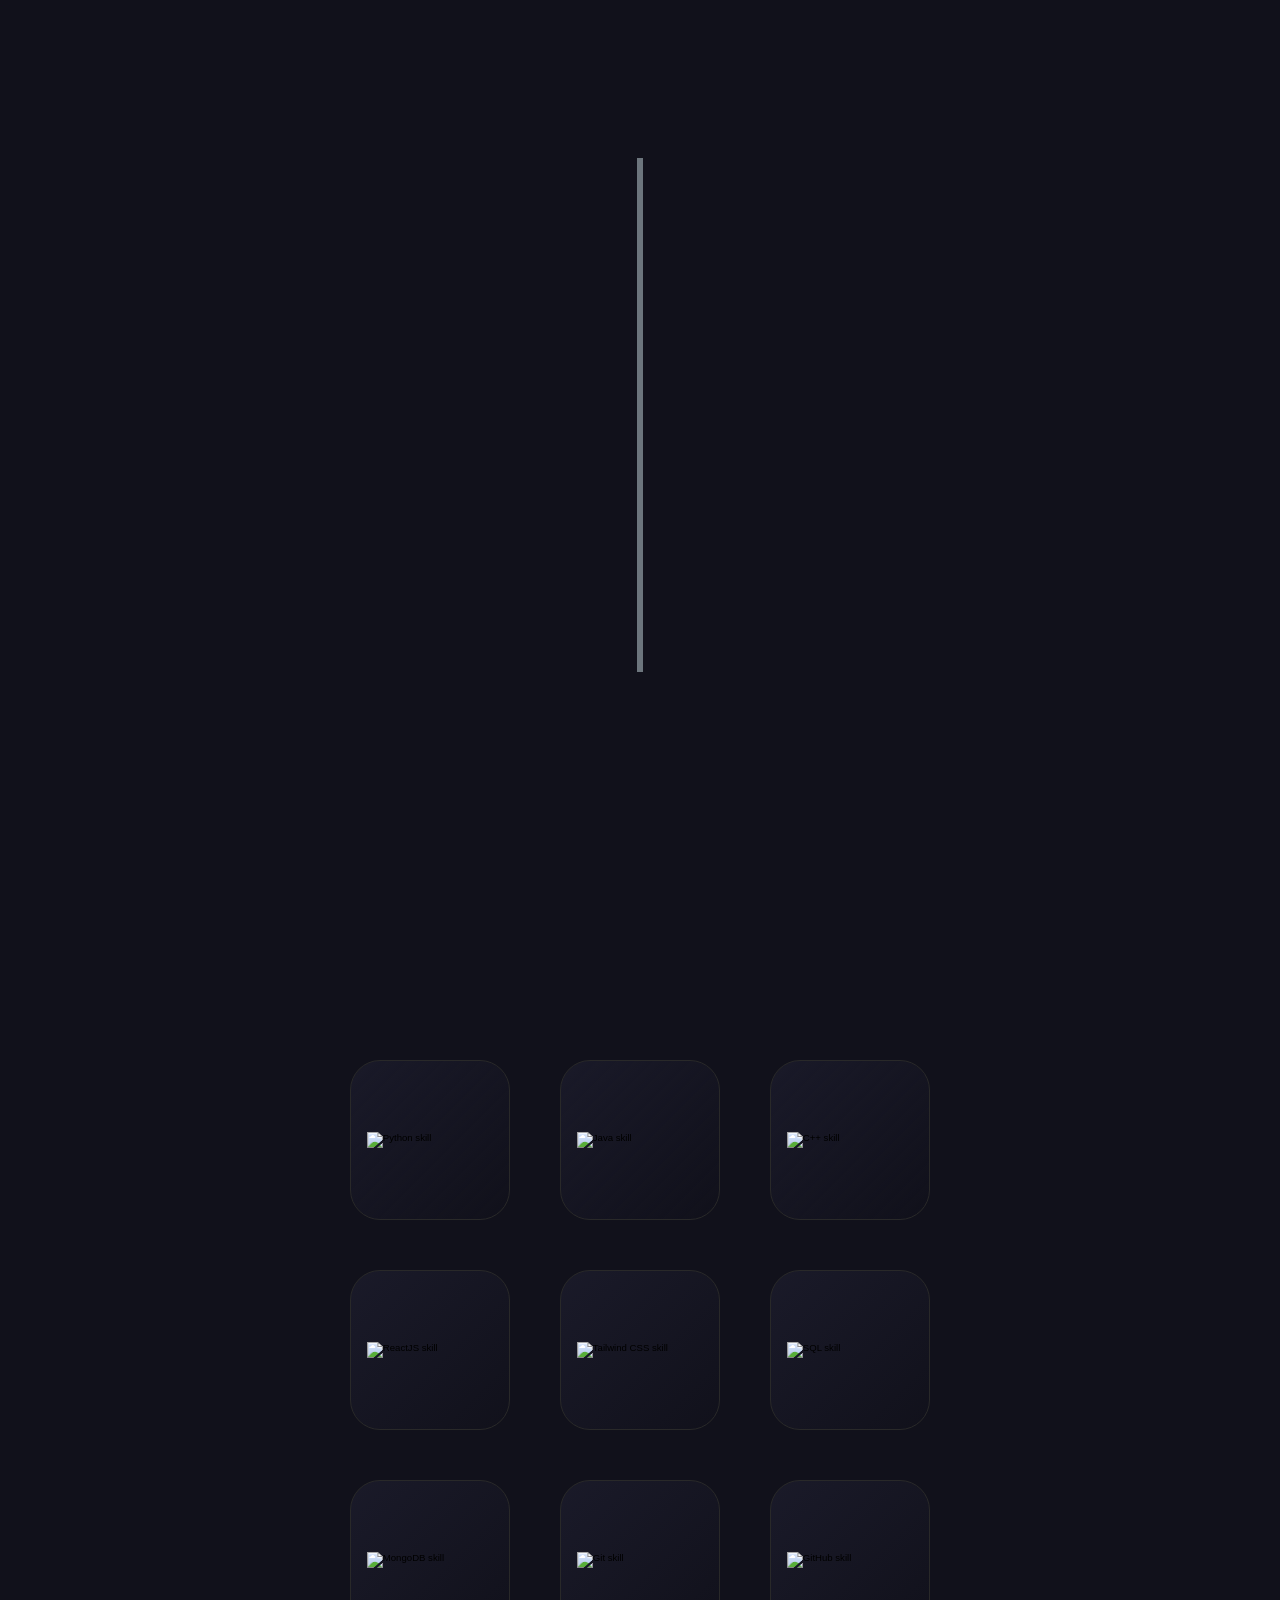
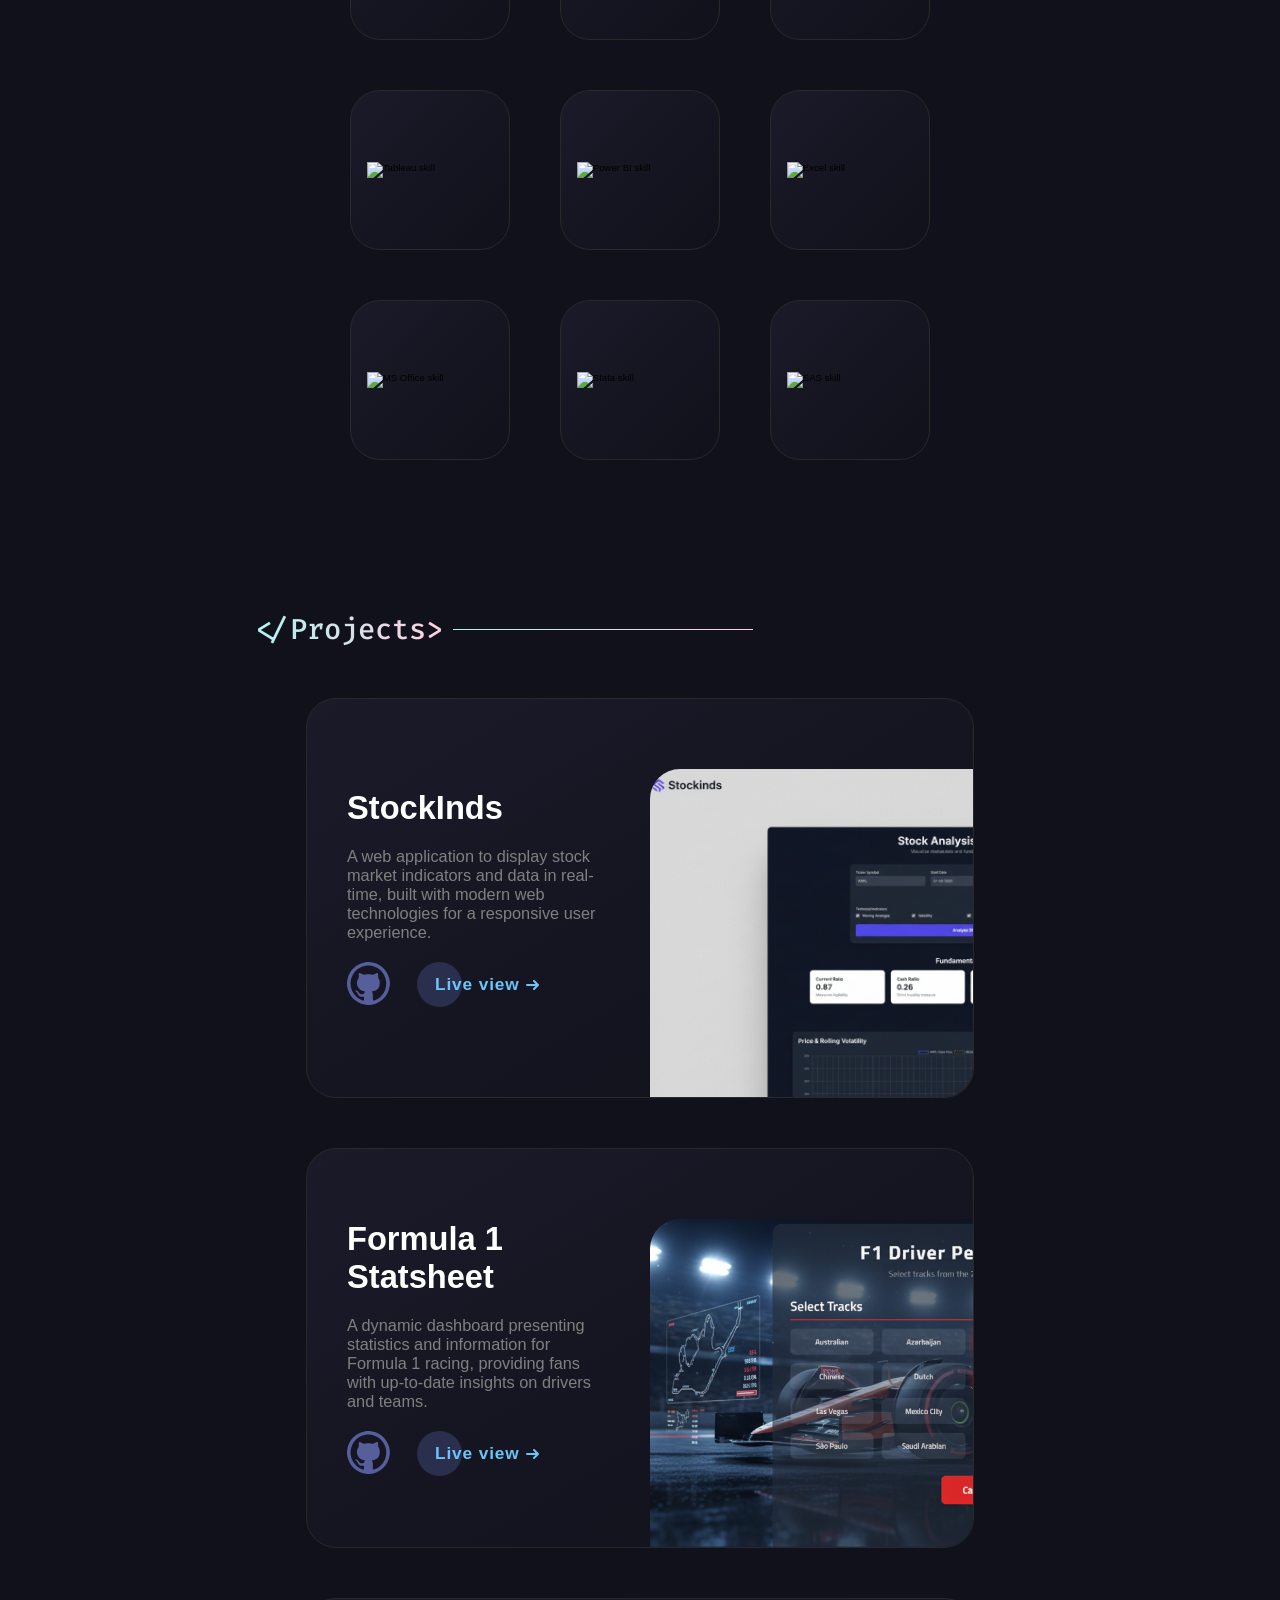
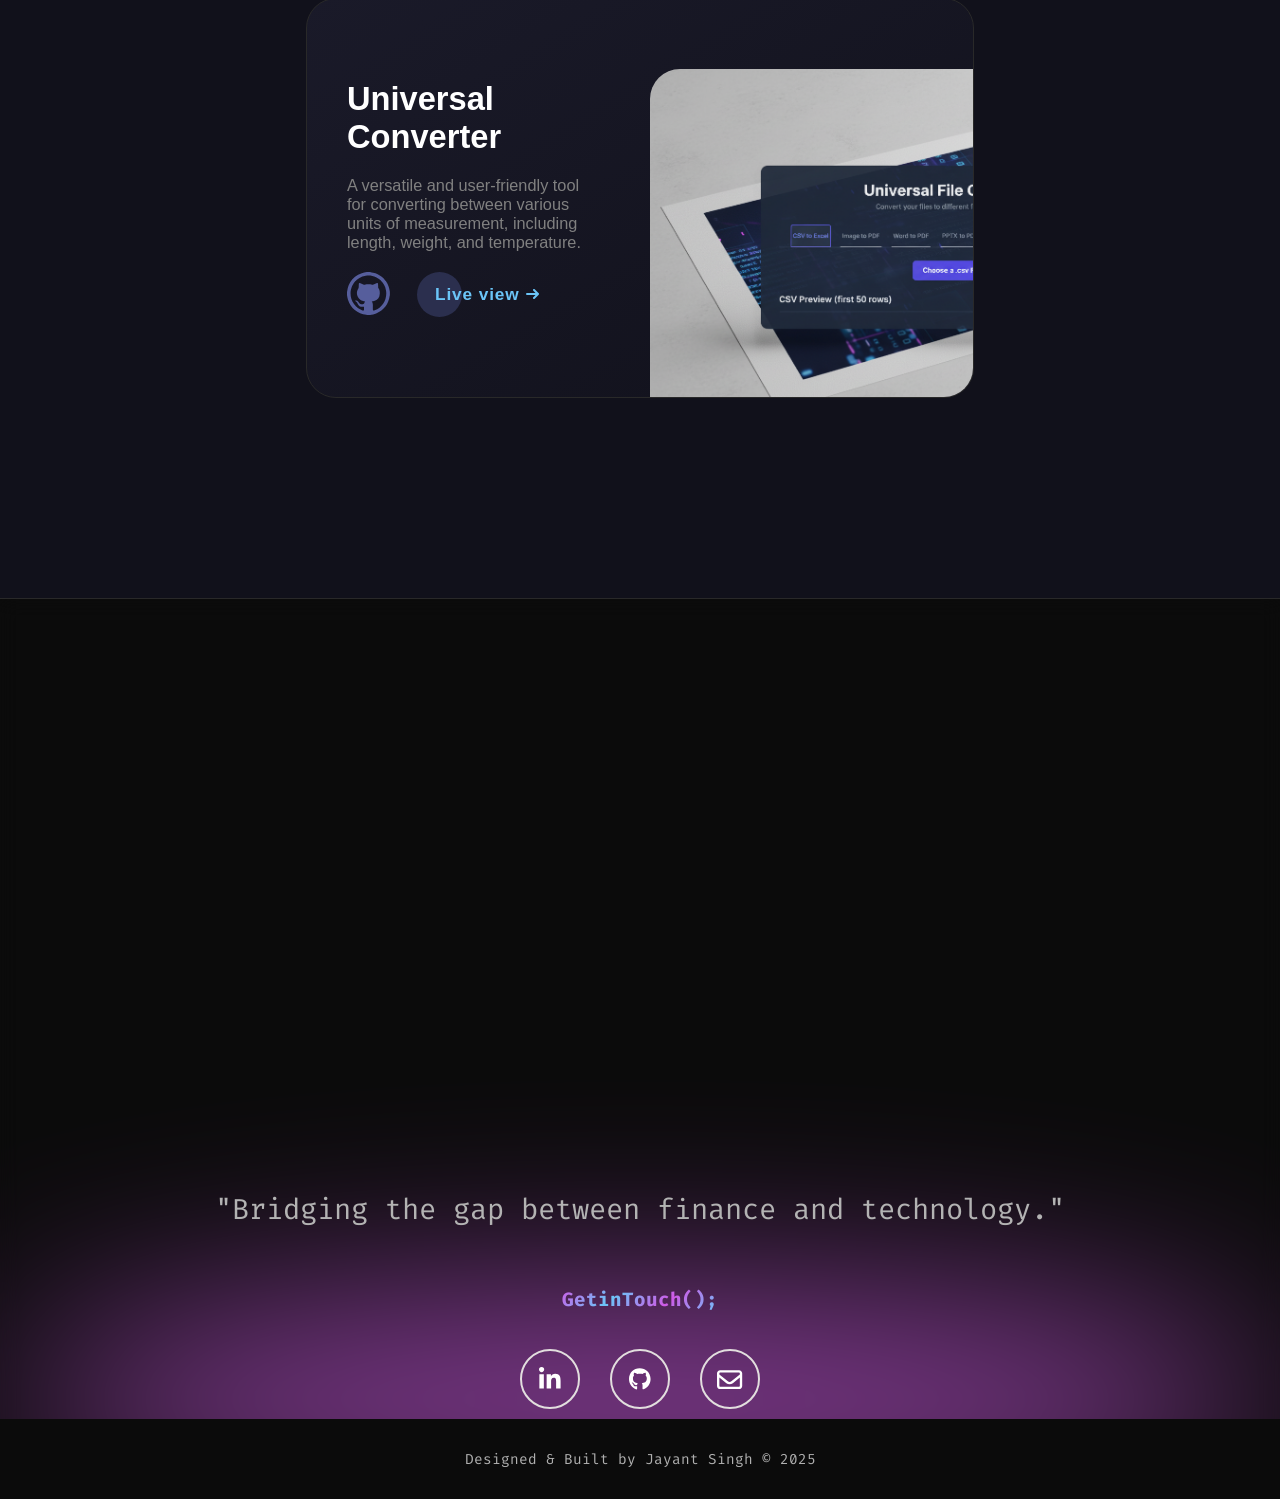
==== commit 5a34d333: "Update personal details and company names in index.html" ====
--- a/index.html
+++ b/index.html
@@ -302,7 +302,7 @@
         <p id="info-para" data-aos="fade-up" data-aos-delay="600">
           A result-driven and analytical individual with 5+ years of experience in technology and finance. <br />
           <br />
-          I specialize in data analysis and sales, currently seeking to leverage my skills in financial analysis.
+          I specialize in data analysis and sales, and I am currently seeking to leverage my skills in financial analysis.
         </p>
         <div class="contact-btn-div" data-aos="fade-up" data-aos-delay="800">
           
@@ -373,16 +373,16 @@
             <div class="timeline">
                 <div class="timeline-container left" data-aos="fade-right">
                     <div class="timeline-content">
-                        <h3>CyTechAl Technologies Pvt. Ltd.</h3>
+                        <h3>CyTechAI Technologies Pvt. Ltd.</h3>
                         <span class="date">2023 - 2025</span>
-                        <p><strong>Treasurer:</strong> Oversaw total sales of €59,000 with a 70% YoY growth. Managed an annual operating budget of over €30,000.</p>
+                        <p><strong>Treasurer:</strong> Oversaw total sales of  € 4,000+ with a 35% YoY growth. Managed an annual operating budget of over € 11,000+.</p>
                     </div>
                 </div>
                 <div class="timeline-container right" data-aos="fade-left">
                     <div class="timeline-content">
                         <h3>Fiverr</h3>
                         <span class="date">2021 - 2023</span>
-                        <p><strong>Freelancer:</strong> Managed 100+ clients with a 4.7/5 average rating. Achieved yearly revenue targets of over €25,000.</p>
+                        <p><strong>Freelancer:</strong> Managed 80+ clients with a 4.7/5 average rating. Achieved yearly revenue targets of over  € 2,100.</p>
                     </div>
                 </div>
                 <div class="timeline-container left" data-aos="fade-right">
@@ -408,7 +408,7 @@
 
         <div class="frontend-dev-section">
           <h3 class="frontend-dev-heading" data-aos="fade-up" tabindex="0"
-            aria-label="As a developer these are the skills I have">
+            aria-label="As a developer, these are the skills I have">
             Technical Skills
           </h3>
            <ul class="tech-stack-wrapper">
@@ -621,7 +621,7 @@
        
         <div class="footer-bottom">
           <article>
-            Design & Built by Jayant Singh
+            Designed & Built by Jayant Singh
             &#169; 2025
           </article>
         </div>
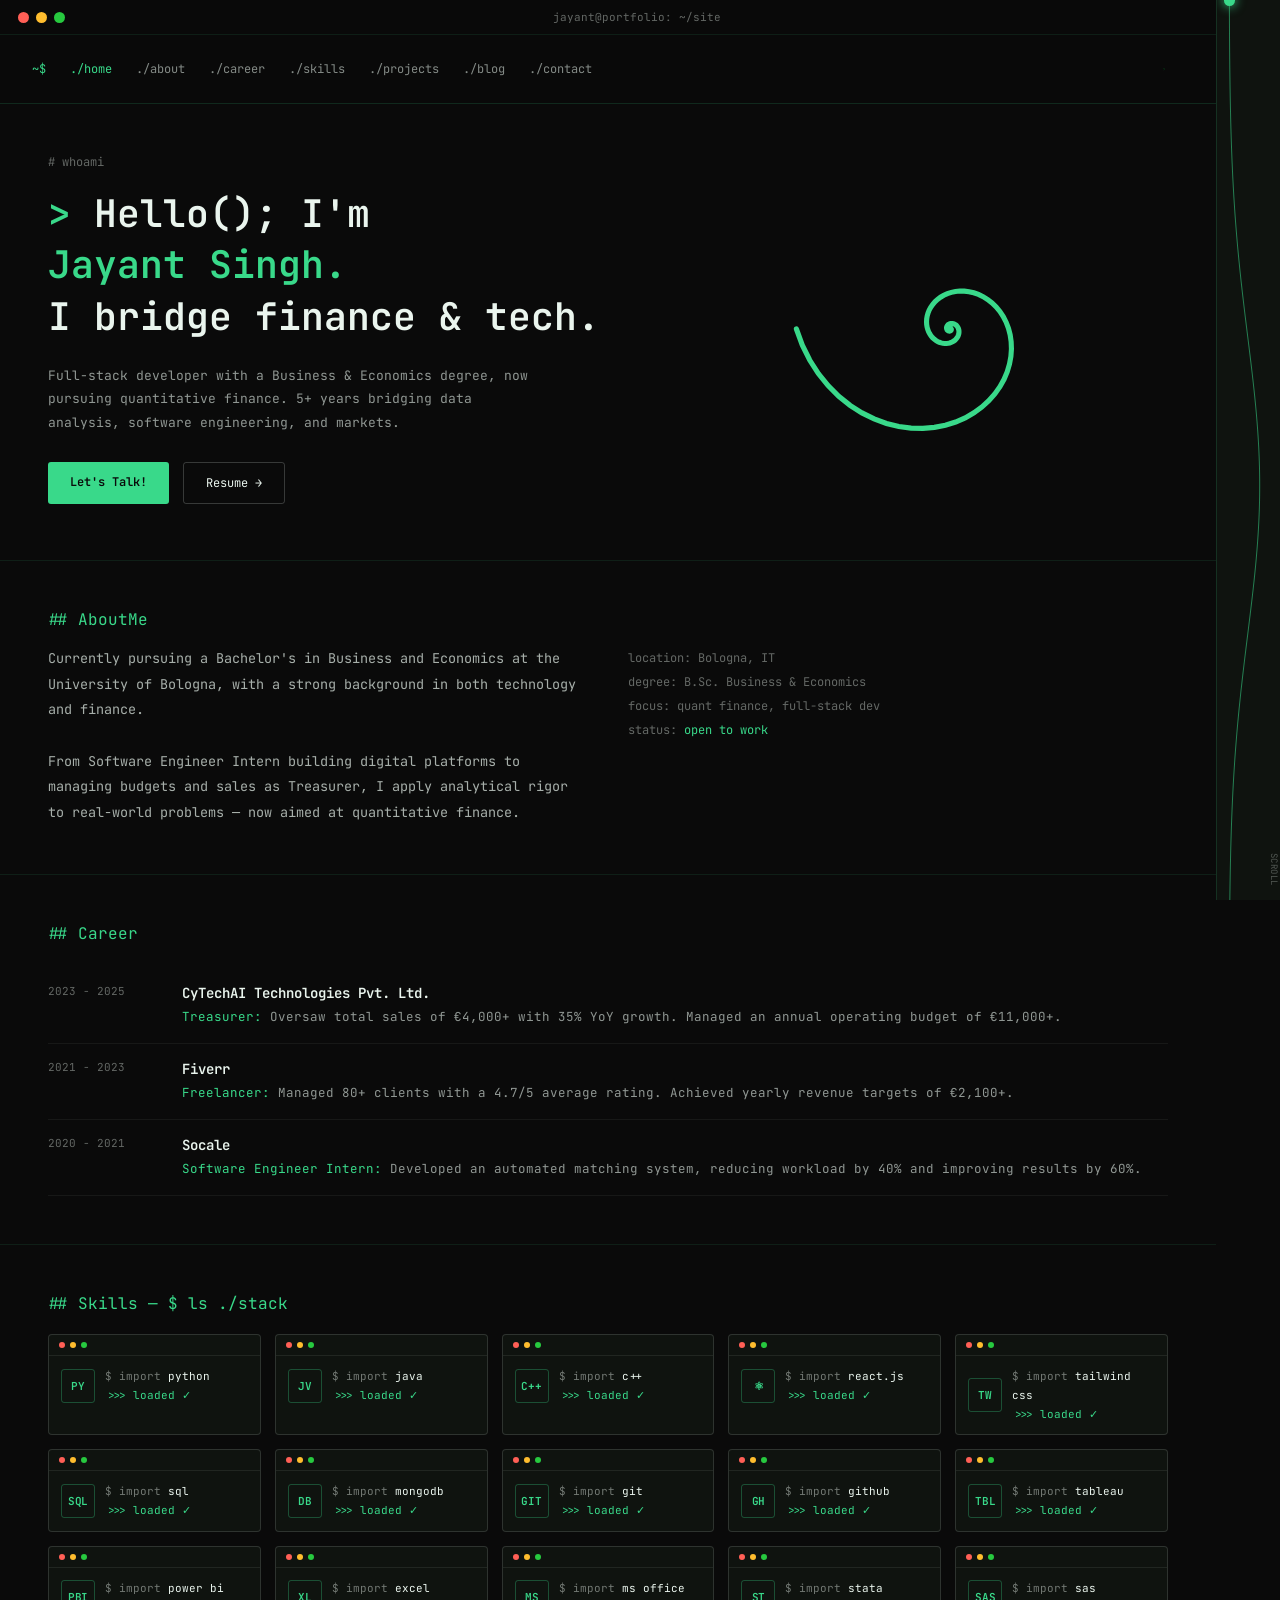
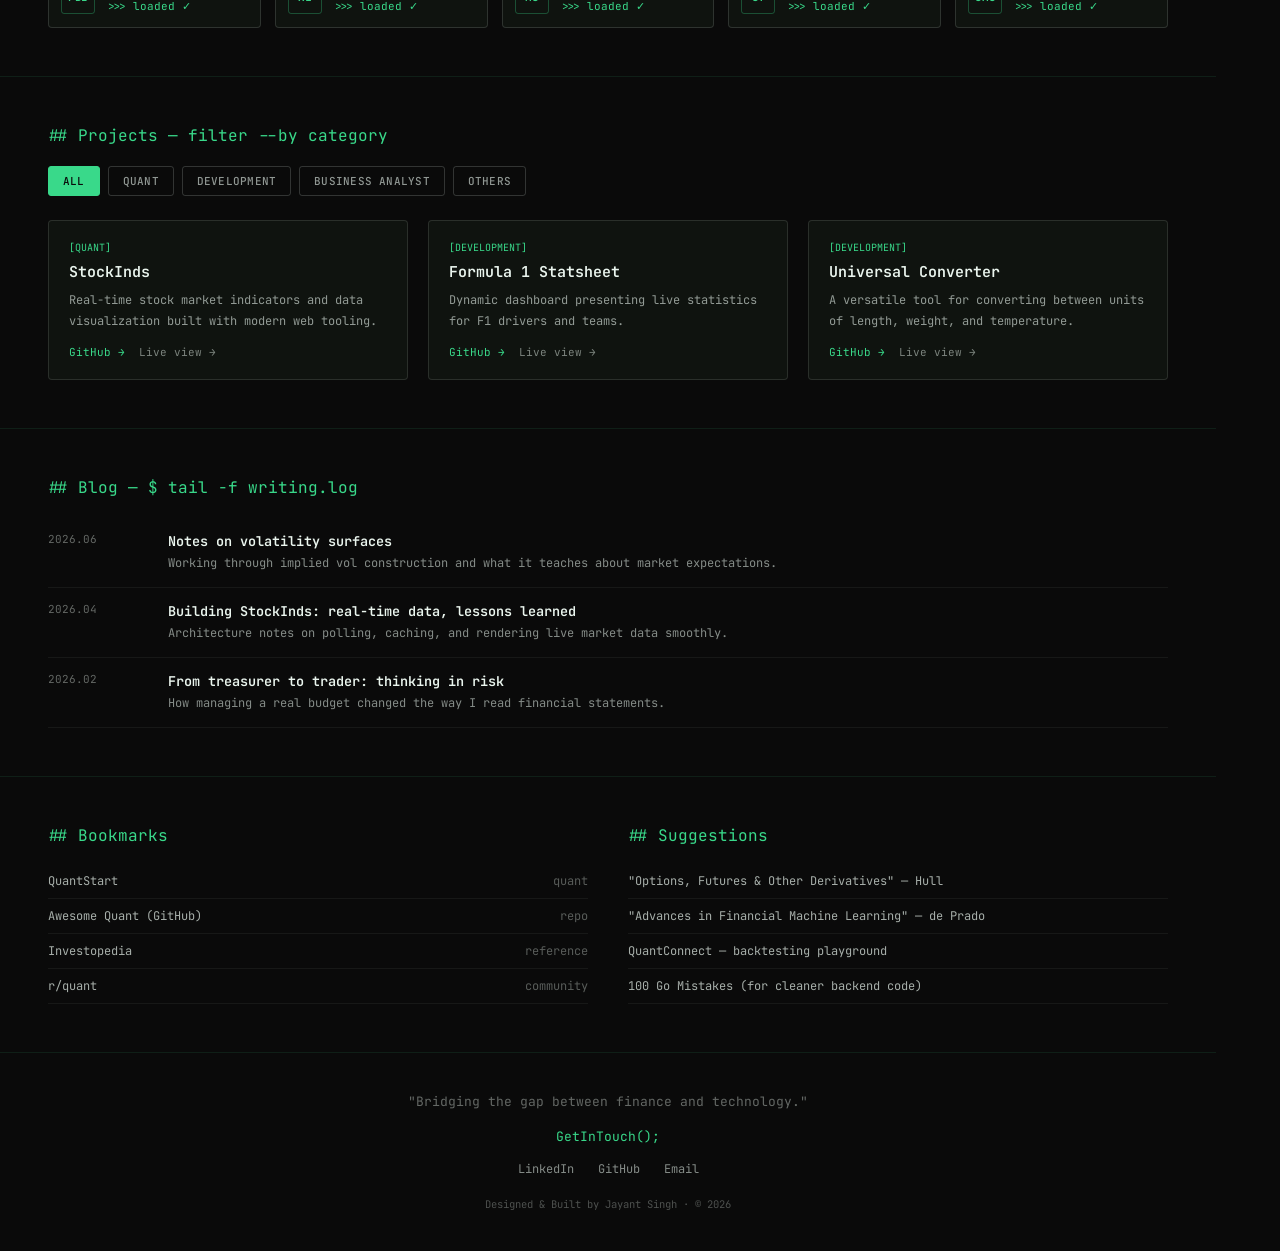
==== commit d94d3d5d: "Update fmt.Println message from 'Hello' to 'Goodbye'" ====
--- a/index.html
+++ b/index.html
@@ -1,684 +1,352 @@
 <!DOCTYPE html>
 <html lang="en">
 <head>
-  <meta charset="UTF-8" />
-  <meta http-equiv="X-UA-Compatible" content="IE=edge" />
-  <meta name="viewport" content="width=device-width, initial-scale=1.0" />
-  <meta name="robots" content="index, follow" />
-  <meta name="theme-color" content="#000" />
-  <meta name="description"
-    content="Jayant Singh | Portfolio, Visit and know about me & my projects." />
-  <meta name="keywords"
-    content="jayant singh, jayant singh portfolio, Jayant Singh Portfolio, finance, technology, data analysis, frontend developer" />
-  <meta name="author" content="Jayant Singh" />
-  <meta property="og:image" content="https://placehold.co/1200x630/000000/FFFFFF/png?text=Jayant+Singh" /> 
-  <meta property="og:title" content="Jayant Singh | Portfolio" />
-  <meta property="og:description"
-    content="Hi! I'm Jayant Singh, an analytical individual with experience in technology and finance. Visit and know about me & my projects." />
-
-  <meta property="og:url" content="https://your-domain.com" />
-  <meta property="og:site_name" content="Jayant Singh Portfolio" />
-
-  <meta name="twitter:card" content="summary_large_image" />
-  <meta name="twitter:site" content="@yourtwitterhandle" />
-  <meta name="twitter:title" content="Jayant Singh | Portfolio" />
-  <meta name="twitter:description"
-    content="Hi! I'm Jayant Singh, an analytical individual with experience in technology and finance. Visit and know about me & my projects." />
-  <meta name="twitter:image" content="https://placehold.co/1200x630/000000/FFFFFF/png?text=Jayant+Singh" /> 
-  
-  <title>Jayant Singh | Portfolio</title>
-  <link rel="icon" type="image/x-icon" href="https://placehold.co/32x32/000000/FFFFFF/png?text=JS" />
-  <!-- aos cdn -->
-  <link rel="stylesheet" href="https://unpkg.com/aos@next/dist/aos.css" />
-  <!-- stylesheet -->
-  <link rel="stylesheet" href="style.css" />
-  <!-- google fonts-->
-  <link rel="stylesheet"
-    href="https://fonts.googleapis.com/css2?family=Passions+Conflict&family=Orbitron&family=Fira+Code&family=Six+Caps" />
-
-  <style>
-    /* Basic Timeline Styles */
-    .timeline {
-      position: relative;
-      max-width: 1200px;
-      margin: 0 auto;
-      padding: 40px 0;
+<meta charset="utf-8">
+<meta name="viewport" content="width=device-width, initial-scale=1">
+<title>Jayant Singh — Portfolio</title>
+<link rel="preconnect" href="https://fonts.googleapis.com">
+<link rel="preconnect" href="https://fonts.gstatic.com" crossorigin>
+<link href="https://fonts.googleapis.com/css2?family=JetBrains+Mono:wght@400;500;600;700&display=swap" rel="stylesheet">
+<style>
+  html,body{margin:0;background:#0a0a0a;font-family:'JetBrains Mono',monospace}
+  *{box-sizing:border-box}
+  .tag-btn{cursor:pointer;border:1px solid rgba(234,245,238,.18);background:transparent;color:rgba(234,245,238,.6);font:500 11px 'JetBrains Mono',monospace;padding:7px 14px;border-radius:3px;letter-spacing:.02em;transition:background .15s,border-color .15s,color .15s}
+  .tag-btn:hover{border-color:rgba(57,217,138,.5);color:rgba(234,245,238,.9)}
+  .tag-btn.active{background:#39d98a;border-color:#39d98a;color:#0a0a0a}
+  a{-webkit-tap-highlight-color:transparent}
+  @keyframes fibDraw { 0%{stroke-dashoffset:1} 50%{stroke-dashoffset:0} 100%{stroke-dashoffset:1} }
+
+  /* responsive */
+  @media (max-width: 860px){
+    .topbar{right:0 !important}
+    .rightrail{display:none !important}
+    .section{margin-right:0 !important;padding-left:24px !important;padding-right:24px !important}
+    .hero{grid-template-columns:1fr !important;text-align:left}
+    .hero-art{display:none !important}
+    .about-grid,.split-grid{grid-template-columns:1fr !important}
+    .projects-grid{grid-template-columns:1fr !important}
+    #skillsGrid{grid-template-columns:repeat(2,1fr) !important}
+    .hero-title{font-size:30px !important}
+    .nav-links{gap:14px !important;overflow-x:auto;flex-wrap:nowrap}
+    .career-row,.blog-row{grid-template-columns:70px 1fr !important;gap:14px !important}
+  }
+</style>
+</head>
+<body>
+
+<div style="background:#0a0a0a;color:#eaf5ee;font-family:'JetBrains Mono',monospace;min-height:100vh;position:relative">
+
+  <!-- FIXED TOP BAR -->
+  <div class="topbar" style="position:fixed;top:0;left:0;right:64px;z-index:50;background:rgba(10,10,10,.85);backdrop-filter:blur(8px);border-bottom:1px solid rgba(57,217,138,.15)">
+    <div style="display:flex;align-items:center;gap:10px;padding:10px 18px;border-bottom:1px solid rgba(57,217,138,.1)">
+      <div style="display:flex;gap:7px">
+        <div style="width:11px;height:11px;border-radius:50%;background:#ff5f56"></div>
+        <div style="width:11px;height:11px;border-radius:50%;background:#ffbd2e"></div>
+        <div style="width:11px;height:11px;border-radius:50%;background:#27c93f"></div>
+      </div>
+      <div style="flex:1;text-align:center;font-size:11px;color:rgba(234,245,238,.4)">jayant@portfolio: ~/site</div>
+    </div>
+    <div class="nav-links" style="display:flex;align-items:center;gap:24px;padding:14px 32px;font-size:12px;color:rgba(234,245,238,.55)">
+      <span style="color:#39d98a">~$</span>
+      <a href="#home" style="color:#39d98a;text-decoration:none">./home</a>
+      <a href="#about" style="color:rgba(234,245,238,.55);text-decoration:none">./about</a>
+      <a href="#career" style="color:rgba(234,245,238,.55);text-decoration:none">./career</a>
+      <a href="#skills" style="color:rgba(234,245,238,.55);text-decoration:none">./skills</a>
+      <a href="#projects" style="color:rgba(234,245,238,.55);text-decoration:none">./projects</a>
+      <a href="#blog" style="color:rgba(234,245,238,.55);text-decoration:none">./blog</a>
+      <a href="#contact" style="color:rgba(234,245,238,.55);text-decoration:none">./contact</a>
+
+      <!-- fibonacci spiral, expands as you scroll -->
+      <div style="margin-left:auto;width:40px;height:40px;position:relative;overflow:visible" title="scroll progress">
+        <svg viewBox="0 0 100 100" style="width:40px;height:40px;display:block;overflow:visible">
+          <path id="spiralPath" d="M 50.05,50.00 L 50.06,50.01 L 50.06,50.01 L 50.06,50.02 L 50.06,50.02 L 50.06,50.03 L 50.05,50.04 L 50.05,50.04 L 50.05,50.05 L 50.04,50.06 L 50.04,50.06 L 50.03,50.07 L 50.03,50.07 L 50.02,50.08 L 50.01,50.08 L 50.01,50.09 L 50.00,50.09 L 49.99,50.09 L 49.98,50.09 L 49.97,50.09 L 49.96,50.09 L 49.95,50.09 L 49.94,50.09 L 49.93,50.08 L 49.92,50.08 L 49.91,50.07 L 49.90,50.06 L 49.89,50.05 L 49.88,50.04 L 49.87,50.03 L 49.86,50.02 L 49.86,50.01 L 49.85,49.99 L 49.85,49.98 L 49.85,49.96 L 49.85,49.94 L 49.85,49.93 L 49.86,49.91 L 49.86,49.89 L 49.87,49.88 L 49.88,49.86 L 49.89,49.84 L 49.90,49.83 L 49.92,49.81 L 49.94,49.80 L 49.95,49.79 L 49.97,49.78 L 50.00,49.77 L 50.02,49.76 L 50.05,49.76 L 50.07,49.76 L 50.10,49.76 L 50.13,49.76 L 50.15,49.77 L 50.18,49.78 L 50.21,49.79 L 50.23,49.81 L 50.26,49.83 L 50.29,49.85 L 50.31,49.88 L 50.33,49.90 L 50.35,49.93 L 50.36,49.97 L 50.38,50.01 L 50.38,50.04 L 50.39,50.08 L 50.39,50.13 L 50.39,50.17 L 50.38,50.22 L 50.37,50.26 L 50.35,50.30 L 50.33,50.35 L 50.30,50.39 L 50.27,50.43 L 50.23,50.47 L 50.19,50.51 L 50.14,50.54 L 50.09,50.57 L 50.03,50.59 L 49.97,50.61 L 49.91,50.63 L 49.84,50.63 L 49.77,50.63 L 49.70,50.63 L 49.63,50.61 L 49.56,50.59 L 49.49,50.56 L 49.42,50.52 L 49.35,50.47 L 49.28,50.42 L 49.22,50.36 L 49.16,50.29 L 49.11,50.21 L 49.07,50.12 L 49.03,50.03 L 49.00,49.93 L 48.98,49.82 L 48.97,49.71 L 48.98,49.60 L 48.99,49.49 L 49.02,49.37 L 49.06,49.25 L 49.11,49.14 L 49.18,49.02 L 49.26,48.91 L 49.35,48.81 L 49.45,48.71 L 49.57,48.62 L 49.70,48.54 L 49.85,48.47 L 50.00,48.42 L 50.16,48.37 L 50.33,48.35 L 50.51,48.34 L 50.70,48.35 L 50.88,48.38 L 51.07,48.43 L 51.26,48.50 L 51.45,48.59 L 51.63,48.70 L 51.81,48.84 L 51.98,48.99 L 52.13,49.17 L 52.27,49.37 L 52.40,49.59 L 52.50,49.82 L 52.58,50.07 L 52.64,50.34 L 52.68,50.62 L 52.68,50.91 L 52.66,51.21 L 52.60,51.52 L 52.51,51.83 L 52.39,52.13 L 52.23,52.43 L 52.04,52.73 L 51.81,53.01 L 51.55,53.27 L 51.25,53.52 L 50.93,53.74 L 50.57,53.93 L 50.18,54.09 L 49.76,54.21 L 49.32,54.30 L 48.86,54.34 L 48.38,54.34 L 47.89,54.28 L 47.40,54.18 L 46.90,54.02 L 46.41,53.80 L 45.92,53.53 L 45.46,53.20 L 45.01,52.82 L 44.59,52.38 L 44.20,51.88 L 43.86,51.34 L 43.56,50.74 L 43.32,50.10 L 43.14,49.41 L 43.02,48.69 L 42.97,47.94 L 43.00,47.16 L 43.11,46.37 L 43.31,45.56 L 43.59,44.76 L 43.96,43.96 L 44.43,43.19 L 44.98,42.44 L 45.63,41.72 L 46.37,41.06 L 47.20,40.45 L 48.11,39.92 L 49.09,39.46 L 50.16,39.09 L 51.28,38.83 L 52.46,38.67 L 53.69,38.63 L 54.96,38.71 L 56.25,38.93 L 57.55,39.29 L 58.85,39.79 L 60.13,40.43 L 61.38,41.23 L 62.58,42.17 L 63.71,43.26 L 64.76,44.50 L 65.71,45.87 L 66.54,47.38 L 67.24,49.01 L 67.79,50.76 L 68.17,52.61 L 68.37,54.55 L 68.38,56.56 L 68.18,58.62 L 67.77,60.71 L 67.13,62.82 L 66.25,64.92 L 65.14,66.97 L 63.78,68.97 L 62.19,70.88 L 60.36,72.68 L 58.29,74.33 L 56.00,75.82 L 53.50,77.11 L 50.80,78.17 L 47.93,78.98 L 44.89,79.52 L 41.72,79.76 L 38.44,79.68 L 35.09,79.26 L 31.69,78.49 L 28.28,77.35 L 24.91,75.82 L 21.60,73.91 L 18.40,71.61 L 15.36,68.92 L 12.51,65.84 L 9.91,62.40 L 7.59,58.59 L 5.61,54.45 L 4.00,50.00" fill="none" stroke="#39d98a" stroke-width="3" stroke-linecap="round" pathLength="1" stroke-dasharray="1" stroke-dashoffset="0.92"></path>
+        </svg>
+      </div>
+    </div>
+  </div>
+
+  <!-- RIGHT RAIL: scroll indicator tracing a bell curve -->
+  <div class="rightrail" style="position:fixed;top:0;right:0;width:64px;height:100vh;background:#0f130f;border-left:1px solid rgba(57,217,138,.15);z-index:45;overflow:hidden">
+    <svg viewBox="0 0 100 100" preserveAspectRatio="none" style="position:absolute;top:-11px;left:0px;width:61px;height:993px">
+      <path d="M 20.19,0.00 L 20.22,0.50 L 20.24,1.00 L 20.27,1.50 L 20.30,2.00 L 20.33,2.50 L 20.37,3.00 L 20.41,3.50 L 20.45,4.00 L 20.50,4.50 L 20.56,5.00 L 20.61,5.50 L 20.68,6.00 L 20.75,6.50 L 20.82,7.00 L 20.90,7.50 L 20.99,8.00 L 21.09,8.50 L 21.19,9.00 L 21.31,9.50 L 21.43,10.00 L 21.56,10.50 L 21.70,11.00 L 21.86,11.50 L 22.02,12.00 L 22.20,12.50 L 22.39,13.00 L 22.59,13.50 L 22.81,14.00 L 23.04,14.50 L 23.29,15.00 L 23.55,15.50 L 23.83,16.00 L 24.13,16.50 L 24.45,17.00 L 24.78,17.50 L 25.14,18.00 L 25.51,18.50 L 25.91,19.00 L 26.33,19.50 L 26.77,20.00 L 27.23,20.50 L 27.71,21.00 L 28.22,21.50 L 28.76,22.00 L 29.31,22.50 L 29.89,23.00 L 30.50,23.50 L 31.13,24.00 L 31.79,24.50 L 32.47,25.00 L 33.17,25.50 L 33.90,26.00 L 34.66,26.50 L 35.43,27.00 L 36.23,27.50 L 37.06,28.00 L 37.90,28.50 L 38.77,29.00 L 39.65,29.50 L 40.56,30.00 L 41.48,30.50 L 42.42,31.00 L 43.37,31.50 L 44.34,32.00 L 45.32,32.50 L 46.31,33.00 L 47.30,33.50 L 48.31,34.00 L 49.32,34.50 L 50.33,35.00 L 51.34,35.50 L 52.35,36.00 L 53.35,36.50 L 54.35,37.00 L 55.33,37.50 L 56.31,38.00 L 57.27,38.50 L 58.21,39.00 L 59.14,39.50 L 60.04,40.00 L 60.91,40.50 L 61.76,41.00 L 62.58,41.50 L 63.37,42.00 L 64.12,42.50 L 64.84,43.00 L 65.52,43.50 L 66.16,44.00 L 66.75,44.50 L 67.30,45.00 L 67.80,45.50 L 68.25,46.00 L 68.66,46.50 L 69.01,47.00 L 69.31,47.50 L 69.56,48.00 L 69.75,48.50 L 69.89,49.00 L 69.97,49.50 L 70.00,50.00 L 69.97,50.50 L 69.89,51.00 L 69.75,51.50 L 69.56,52.00 L 69.31,52.50 L 69.01,53.00 L 68.66,53.50 L 68.25,54.00 L 67.80,54.50 L 67.30,55.00 L 66.75,55.50 L 66.16,56.00 L 65.52,56.50 L 64.84,57.00 L 64.12,57.50 L 63.37,58.00 L 62.58,58.50 L 61.76,59.00 L 60.91,59.50 L 60.04,60.00 L 59.14,60.50 L 58.21,61.00 L 57.27,61.50 L 56.31,62.00 L 55.33,62.50 L 54.35,63.00 L 53.35,63.50 L 52.35,64.00 L 51.34,64.50 L 50.33,65.00 L 49.32,65.50 L 48.31,66.00 L 47.30,66.50 L 46.31,67.00 L 45.32,67.50 L 44.34,68.00 L 43.37,68.50 L 42.42,69.00 L 41.48,69.50 L 40.56,70.00 L 39.65,70.50 L 38.77,71.00 L 37.90,71.50 L 37.06,72.00 L 36.23,72.50 L 35.43,73.00 L 34.66,73.50 L 33.90,74.00 L 33.17,74.50 L 32.47,75.00 L 31.79,75.50 L 31.13,76.00 L 30.50,76.50 L 29.89,77.00 L 29.31,77.50 L 28.76,78.00 L 28.22,78.50 L 27.71,79.00 L 27.23,79.50 L 26.77,80.00 L 26.33,80.50 L 25.91,81.00 L 25.51,81.50 L 25.14,82.00 L 24.78,82.50 L 24.45,83.00 L 24.13,83.50 L 23.83,84.00 L 23.55,84.50 L 23.29,85.00 L 23.04,85.50 L 22.81,86.00 L 22.59,86.50 L 22.39,87.00 L 22.20,87.50 L 22.02,88.00 L 21.86,88.50 L 21.70,89.00 L 21.56,89.50 L 21.43,90.00 L 21.31,90.50 L 21.19,91.00 L 21.09,91.50 L 20.99,92.00 L 20.90,92.50 L 20.82,93.00 L 20.75,93.50 L 20.68,94.00 L 20.61,94.50 L 20.56,95.00 L 20.50,95.50 L 20.45,96.00 L 20.41,96.50 L 20.37,97.00 L 20.33,97.50 L 20.30,98.00 L 20.27,98.50 L 20.24,99.00 L 20.22,99.50 L 20.19,100.00" fill="none" stroke="#39d98a" stroke-width="1" stroke-opacity="0.55" vector-effect="non-scaling-stroke"></path>
+    </svg>
+    <div id="scrollDot" style="position:absolute;left:20%;top:0%;width:11px;height:11px;margin-left:-5.5px;margin-top:-5.5px;border-radius:50%;background:#39d98a;box-shadow:0 0 10px 2px rgba(57,217,138,.6)"></div>
+    <div style="position:absolute;bottom:14px;left:0;right:0;text-align:center;font-size:9px;color:rgba(234,245,238,.3);letter-spacing:.05em;writing-mode:vertical-rl">SCROLL</div>
+  </div>
+
+  <div style="padding-top:90px">
+
+    <!-- HERO -->
+    <div id="home" class="section hero" style="padding:64px 48px 56px 48px;border-bottom:1px solid rgba(57,217,138,.1);margin-right:64px;display:grid;grid-template-columns:1.2fr 0.8fr;gap:32px;align-items:center">
+      <div>
+        <div style="font-size:12px;color:rgba(234,245,238,.4);margin-bottom:18px"># whoami</div>
+        <div class="hero-title" style="font-size:38px;line-height:1.35;font-weight:600;max-width:720px">
+          <span style="color:#39d98a">&gt;</span> Hello(); I'm<br>
+          <span style="color:#39d98a">Jayant Singh.</span><br>
+          I bridge finance &amp; tech.
+        </div>
+        <div style="margin-top:22px;font-size:13px;line-height:1.8;color:rgba(234,245,238,.6);max-width:480px">
+          Full-stack developer with a Business &amp; Economics degree, now pursuing quantitative finance.
+          5+ years bridging data analysis, software engineering, and markets.
+        </div>
+        <div style="margin-top:28px;display:flex;gap:14px;flex-wrap:wrap">
+          <a href="mailto:jayantsinghprof@gmail.com" style="background:#39d98a;color:#0a0a0a;padding:12px 22px;border-radius:3px;font-weight:600;font-size:12px;text-decoration:none">Let's Talk!</a>
+          <a href="#" style="border:1px solid rgba(234,245,238,.2);color:#eaf5ee;padding:12px 22px;border-radius:3px;font-size:12px;text-decoration:none">Resume →</a>
+        </div>
+      </div>
+      <div class="hero-art" style="display:flex;align-items:center;justify-content:center">
+        <svg viewBox="0 0 100 100" style="width:320px;height:320px;display:block">
+          <path d="M 50.01,50.00 L 50.01,50.00 L 50.01,50.00 L 50.01,50.00 L 50.01,50.00 L 50.01,50.01 L 50.01,50.01 L 50.01,50.01 L 50.01,50.01 L 50.01,50.01 L 50.01,50.01 L 50.00,50.01 L 50.00,50.01 L 50.00,50.01 L 50.00,50.01 L 50.00,50.01 L 50.00,50.01 L 50.00,50.01 L 49.99,50.01 L 49.99,50.01 L 49.99,50.01 L 49.99,50.01 L 49.99,50.01 L 49.99,50.01 L 49.98,50.01 L 49.98,50.01 L 49.98,50.01 L 49.98,50.00 L 49.98,50.00 L 49.98,50.00 L 49.98,50.00 L 49.98,49.99 L 49.98,49.99 L 49.98,49.99 L 49.98,49.99 L 49.98,49.98 L 49.98,49.98 L 49.98,49.98 L 49.98,49.98 L 49.99,49.97 L 49.99,49.97 L 49.99,49.97 L 50.00,49.97 L 50.00,49.97 L 50.00,49.96 L 50.01,49.96 L 50.01,49.96 L 50.02,49.96 L 50.02,49.96 L 50.02,49.97 L 50.03,49.97 L 50.03,49.97 L 50.04,49.97 L 50.04,49.98 L 50.05,49.98 L 50.05,49.98 L 50.05,49.99 L 50.06,50.00 L 50.06,50.00 L 50.06,50.01 L 50.06,50.01 L 50.06,50.02 L 50.06,50.03 L 50.06,50.04 L 50.05,50.04 L 50.05,50.05 L 50.05,50.06 L 50.04,50.07 L 50.04,50.07 L 50.03,50.08 L 50.02,50.08 L 50.01,50.09 L 50.00,50.09 L 49.99,50.09 L 49.98,50.10 L 49.97,50.10 L 49.96,50.10 L 49.95,50.09 L 49.93,50.09 L 49.92,50.09 L 49.91,50.08 L 49.90,50.07 L 49.89,50.06 L 49.88,50.05 L 49.87,50.04 L 49.86,50.03 L 49.85,50.01 L 49.85,49.99 L 49.85,49.98 L 49.84,49.96 L 49.84,49.94 L 49.85,49.92 L 49.85,49.90 L 49.86,49.88 L 49.87,49.86 L 49.88,49.85 L 49.89,49.83 L 49.91,49.81 L 49.93,49.79 L 49.95,49.78 L 49.97,49.77 L 50.00,49.76 L 50.02,49.75 L 50.05,49.75 L 50.08,49.75 L 50.11,49.75 L 50.14,49.76 L 50.18,49.76 L 50.21,49.78 L 50.24,49.79 L 50.27,49.82 L 50.30,49.84 L 50.32,49.87 L 50.34,49.90 L 50.37,49.94 L 50.38,49.98 L 50.40,50.02 L 50.40,50.06 L 50.41,50.11 L 50.41,50.16 L 50.40,50.21 L 50.39,50.26 L 50.37,50.31 L 50.34,50.36 L 50.31,50.41 L 50.28,50.46 L 50.23,50.50 L 50.18,50.54 L 50.13,50.58 L 50.07,50.61 L 50.00,50.63 L 49.93,50.65 L 49.85,50.66 L 49.78,50.66 L 49.70,50.65 L 49.61,50.64 L 49.53,50.61 L 49.45,50.58 L 49.37,50.53 L 49.29,50.48 L 49.22,50.41 L 49.15,50.33 L 49.09,50.25 L 49.04,50.15 L 48.99,50.05 L 48.96,49.94 L 48.94,49.82 L 48.93,49.69 L 48.93,49.57 L 48.95,49.43 L 48.99,49.30 L 49.04,49.17 L 49.11,49.04 L 49.19,48.91 L 49.29,48.79 L 49.40,48.68 L 49.54,48.57 L 49.68,48.48 L 49.85,48.40 L 50.02,48.34 L 50.21,48.30 L 50.40,48.27 L 50.61,48.27 L 50.82,48.29 L 51.03,48.33 L 51.25,48.40 L 51.46,48.50 L 51.67,48.62 L 51.87,48.77 L 52.06,48.95 L 52.24,49.15 L 52.40,49.38 L 52.53,49.63 L 52.64,49.90 L 52.73,50.20 L 52.78,50.51 L 52.80,50.84 L 52.79,51.17 L 52.73,51.52 L 52.64,51.87 L 52.50,52.21 L 52.32,52.56 L 52.10,52.89 L 51.83,53.20 L 51.52,53.50 L 51.17,53.77 L 50.78,54.00 L 50.36,54.20 L 49.89,54.36 L 49.40,54.47 L 48.88,54.53 L 48.35,54.53 L 47.79,54.47 L 47.23,54.34 L 46.67,54.15 L 46.11,53.89 L 45.56,53.56 L 45.04,53.17 L 44.55,52.70 L 44.09,52.16 L 43.69,51.56 L 43.34,50.89 L 43.05,50.17 L 42.84,49.39 L 42.71,48.57 L 42.67,47.71 L 42.72,46.83 L 42.87,45.92 L 43.13,45.01 L 43.50,44.10 L 43.98,43.21 L 44.58,42.34 L 45.29,41.52 L 46.11,40.76 L 47.04,40.06 L 48.07,39.46 L 49.20,38.95 L 50.42,38.55 L 51.71,38.28 L 53.07,38.14 L 54.49,38.16 L 55.94,38.34 L 57.42,38.68 L 58.89,39.20 L 60.35,39.89 L 61.77,40.78 L 63.14,41.84 L 64.42,43.09 L 65.59,44.51 L 66.64,46.11 L 67.54,47.87 L 68.27,49.78 L 68.80,51.82 L 69.11,53.98 L 69.20,56.24 L 69.03,58.57 L 68.60,60.94 L 67.89,63.33 L 66.89,65.71 L 65.60,68.04 L 64.00,70.29 L 62.12,72.42 L 59.94,74.41 L 57.47,76.20 L 54.74,77.77 L 51.76,79.07 L 48.55,80.07 L 45.13,80.74 L 41.55,81.05 L 37.83,80.97 L 34.01,80.46 L 30.15,79.51 L 26.29,78.10 L 22.48,76.22 L 18.77,73.86 L 15.23,71.02 L 11.90,67.70 L 8.86,63.92 L 6.15,59.69 L 3.85,55.04 L 2.00,50.00" fill="none" stroke="#39d98a" stroke-width="1.6" stroke-linecap="round" pathLength="1" stroke-dasharray="1" style="animation:fibDraw 6s ease-in-out infinite"></path>
+        </svg>
+      </div>
+    </div>
+
+    <!-- ABOUT -->
+    <div id="about" class="section" style="padding:48px;border-bottom:1px solid rgba(57,217,138,.1);margin-right:64px">
+      <div style="font-size:16px;color:#39d98a;margin-bottom:16px">## AboutMe</div>
+      <div class="about-grid" style="display:grid;grid-template-columns:1fr 1fr;gap:40px">
+        <div style="font-size:13.5px;line-height:1.9;color:rgba(234,245,238,.7)">
+          Currently pursuing a Bachelor's in Business and Economics at the University of Bologna, with a
+          strong background in both technology and finance.<br><br>
+          From Software Engineer Intern building digital platforms to managing budgets and sales as
+          Treasurer, I apply analytical rigor to real-world problems — now aimed at quantitative finance.
+        </div>
+        <div style="font-size:12px;color:rgba(234,245,238,.4);line-height:2">
+          <div>location: Bologna, IT</div>
+          <div>degree: B.Sc. Business &amp; Economics</div>
+          <div>focus: quant finance, full-stack dev</div>
+          <div>status: <span style="color:#39d98a">open to work</span></div>
+        </div>
+      </div>
+    </div>
+
+    <!-- CAREER -->
+    <div id="career" class="section" style="padding:48px;border-bottom:1px solid rgba(57,217,138,.1);margin-right:64px">
+      <div style="font-size:16px;color:#39d98a;margin-bottom:24px">## Career</div>
+      <div id="careerList"></div>
+    </div>
+
+    <!-- SKILLS -->
+    <div id="skills" class="section" style="padding:48px;border-bottom:1px solid rgba(57,217,138,.1);margin-right:64px">
+      <div style="font-size:16px;color:#39d98a;margin-bottom:20px">## Skills — $ ls ./stack</div>
+      <div id="skillsGrid" style="display:grid;grid-template-columns:repeat(5,1fr);gap:14px"></div>
+    </div>
+
+    <!-- PROJECTS -->
+    <div id="projects" class="section" style="padding:48px;border-bottom:1px solid rgba(57,217,138,.1);margin-right:64px">
+      <div style="font-size:16px;color:#39d98a;margin-bottom:20px">## Projects — filter --by category</div>
+      <div id="categoryBar" style="display:flex;gap:8px;margin-bottom:24px;flex-wrap:wrap"></div>
+      <div id="projectsGrid" class="projects-grid" style="display:grid;grid-template-columns:1fr 1fr 1fr;gap:20px"></div>
+    </div>
+
+    <!-- BLOG -->
+    <div id="blog" class="section" style="padding:48px;border-bottom:1px solid rgba(57,217,138,.1);margin-right:64px">
+      <div style="font-size:16px;color:#39d98a;margin-bottom:20px">## Blog — $ tail -f writing.log</div>
+      <div id="blogList"></div>
+    </div>
+
+    <!-- BOOKMARKS + SUGGESTIONS -->
+    <div class="section split-grid" style="padding:48px;border-bottom:1px solid rgba(57,217,138,.1);display:grid;grid-template-columns:1fr 1fr;gap:40px;margin-right:64px">
+      <div>
+        <div style="font-size:16px;color:#39d98a;margin-bottom:18px">## Bookmarks</div>
+        <div id="bookmarksList"></div>
+      </div>
+      <div>
+        <div style="font-size:16px;color:#39d98a;margin-bottom:18px">## Suggestions</div>
+        <div id="suggestionsList"></div>
+      </div>
+    </div>
+
+    <!-- FOOTER -->
+    <div id="contact" class="section" style="padding:40px 48px;text-align:center;margin-right:64px">
+      <div style="font-size:13px;color:rgba(234,245,238,.4);margin-bottom:18px">"Bridging the gap between finance and technology."</div>
+      <div style="font-size:13px;color:#39d98a;margin-bottom:16px">GetInTouch();</div>
+      <div style="display:flex;justify-content:center;gap:24px;font-size:12px;margin-bottom:20px;flex-wrap:wrap">
+        <a href="https://www.linkedin.com/in/-jayant-singh-/-" style="color:rgba(234,245,238,.55);text-decoration:none">LinkedIn</a>
+        <a href="https://github.com/codeebytee" style="color:rgba(234,245,238,.55);text-decoration:none">GitHub</a>
+        <a href="mailto:jayantsinghprof@gmail.com" style="color:rgba(234,245,238,.55);text-decoration:none">Email</a>
+      </div>
+      <div style="font-size:10.5px;color:rgba(234,245,238,.3)">Designed &amp; Built by Jayant Singh · © 2026</div>
+    </div>
+
+  </div>
+</div>
+
+<script>
+(function(){
+  "use strict";
+
+  // ---- data ----
+  var careerItems = [
+    { years: '2023 - 2025', company: 'CyTechAI Technologies Pvt. Ltd.', role: 'Treasurer', desc: 'Oversaw total sales of €4,000+ with 35% YoY growth. Managed an annual operating budget of €11,000+.' },
+    { years: '2021 - 2023', company: 'Fiverr', role: 'Freelancer', desc: 'Managed 80+ clients with a 4.7/5 average rating. Achieved yearly revenue targets of €2,100+.' },
+    { years: '2020 - 2021', company: 'Socale', role: 'Software Engineer Intern', desc: 'Developed an automated matching system, reducing workload by 40% and improving results by 60%.' }
+  ];
+
+  var skills = [
+    { name: 'python', icon: 'PY' }, { name: 'java', icon: 'JV' }, { name: 'c++', icon: 'C++' },
+    { name: 'react.js', icon: '⚛' }, { name: 'tailwind css', icon: 'TW' }, { name: 'sql', icon: 'SQL' },
+    { name: 'mongodb', icon: 'DB' }, { name: 'git', icon: 'GIT' }, { name: 'github', icon: 'GH' },
+    { name: 'tableau', icon: 'TBL' }, { name: 'power bi', icon: 'PBI' }, { name: 'excel', icon: 'XL' },
+    { name: 'ms office', icon: 'MS' }, { name: 'stata', icon: 'ST' }, { name: 'sas', icon: 'SAS' }
+  ];
+
+  var allProjects = [
+    { title: 'StockInds', category: 'quant', categoryLabel: 'QUANT', desc: 'Real-time stock market indicators and data visualization built with modern web tooling.', github: 'https://github.com/codeebytee/StockInds', live: 'https://codeebytee.github.io/StockInds/' },
+    { title: 'Formula 1 Statsheet', category: 'dev', categoryLabel: 'DEVELOPMENT', desc: 'Dynamic dashboard presenting live statistics for F1 drivers and teams.', github: 'https://github.com/codeebytee/formula1statsheet', live: 'https://codeebytee.github.io/formula1statsheet/' },
+    { title: 'Universal Converter', category: 'dev', categoryLabel: 'DEVELOPMENT', desc: 'A versatile tool for converting between units of length, weight, and temperature.', github: 'https://github.com/codeebytee/UniversalConvertor', live: 'https://codeebytee.github.io/UniversalConvertor/' }
+  ];
+
+  var categoryDefs = [
+    { key: 'all', label: 'ALL' }, { key: 'quant', label: 'QUANT' },
+    { key: 'dev', label: 'DEVELOPMENT' }, { key: 'ba', label: 'BUSINESS ANALYST' },
+    { key: 'other', label: 'OTHERS' }
+  ];
+
+  var blogPosts = [
+    { date: '2026.06', title: 'Notes on volatility surfaces', excerpt: 'Working through implied vol construction and what it teaches about market expectations.' },
+    { date: '2026.04', title: 'Building StockInds: real-time data, lessons learned', excerpt: 'Architecture notes on polling, caching, and rendering live market data smoothly.' },
+    { date: '2026.02', title: 'From treasurer to trader: thinking in risk', excerpt: 'How managing a real budget changed the way I read financial statements.' }
+  ];
+
+  var bookmarks = [
+    { name: 'QuantStart', tag: 'quant' }, { name: 'Awesome Quant (GitHub)', tag: 'repo' },
+    { name: 'Investopedia', tag: 'reference' }, { name: 'r/quant', tag: 'community' }
+  ];
+
+  var suggestions = [
+    '"Options, Futures & Other Derivatives" — Hull',
+    '"Advances in Financial Machine Learning" — de Prado',
+    'QuantConnect — backtesting playground',
+    '100 Go Mistakes (for cleaner backend code)'
+  ];
+
+  var state = { tab: 'all', scrollProgress: 0 };
+
+  // ---- helpers ----
+  function esc(s){ return String(s).replace(/[&<>"]/g, function(c){ return {'&':'&amp;','<':'&lt;','>':'&gt;','"':'&quot;'}[c]; }); }
+  function attr(s){ return String(s).replace(/"/g,'&quot;'); }
+  function el(id){ return document.getElementById(id); }
+
+  // ---- renderers ----
+  function renderCareer(){
+    el('careerList').innerHTML = careerItems.map(function(job){
+      return '<div class="career-row" style="display:grid;grid-template-columns:110px 1fr;gap:24px;padding:16px 0;border-bottom:1px solid rgba(234,245,238,.06)">'
+        + '<div style="font-size:11px;color:rgba(234,245,238,.4)">' + esc(job.years) + '</div>'
+        + '<div><div style="font-size:14px;font-weight:600;margin-bottom:4px">' + esc(job.company) + '</div>'
+        + '<div style="font-size:12.5px;color:rgba(234,245,238,.6);line-height:1.7"><span style="color:#39d98a">' + esc(job.role) + ':</span> ' + esc(job.desc) + '</div></div>'
+        + '</div>';
+    }).join('');
+  }
+
+  function renderSkills(){
+    el('skillsGrid').innerHTML = skills.map(function(s){
+      return '<div style="border:1px solid rgba(234,245,238,.14);border-radius:4px;background:#0f130f;overflow:hidden">'
+        + '<div style="display:flex;gap:5px;align-items:center;padding:7px 10px;border-bottom:1px solid rgba(234,245,238,.08)">'
+        + '<div style="width:6px;height:6px;border-radius:50%;background:#ff5f56"></div>'
+        + '<div style="width:6px;height:6px;border-radius:50%;background:#ffbd2e"></div>'
+        + '<div style="width:6px;height:6px;border-radius:50%;background:#27c93f"></div></div>'
+        + '<div style="display:flex;gap:10px;align-items:center;padding:11px 12px">'
+        + '<div style="flex:none;width:34px;height:34px;border:1px solid rgba(57,217,138,.3);border-radius:3px;display:flex;align-items:center;justify-content:center;font-size:11px;font-weight:600;color:#39d98a;letter-spacing:-0.02em">' + esc(s.icon) + '</div>'
+        + '<div style="font-size:11px;line-height:1.7;min-width:0">'
+        + '<div style="color:rgba(234,245,238,.45)">$ import <span style="color:#eaf5ee">' + esc(s.name) + '</span></div>'
+        + '<div style="color:#39d98a">&gt;&gt;&gt; loaded ✓</div></div></div></div>';
+    }).join('');
+  }
+
+  function renderCategories(){
+    el('categoryBar').innerHTML = categoryDefs.map(function(c){
+      var active = c.key === state.tab ? ' active' : '';
+      return '<button class="tag-btn' + active + '" data-key="' + attr(c.key) + '">' + esc(c.label) + '</button>';
+    }).join('');
+    Array.prototype.forEach.call(el('categoryBar').querySelectorAll('.tag-btn'), function(btn){
+      btn.addEventListener('click', function(){ state.tab = btn.getAttribute('data-key'); renderCategories(); renderProjects(); });
+    });
+  }
+
+  function renderProjects(){
+    var projects = state.tab === 'all' ? allProjects : allProjects.filter(function(p){ return p.category === state.tab; });
+    var grid = el('projectsGrid');
+    if(projects.length === 0){
+      grid.innerHTML = '<div style="grid-column:1/-1;font-size:12px;color:rgba(234,245,238,.4);padding:20px 0">// no projects in this category yet</div>';
+      return;
     }
-
-    .timeline::after {
-      content: '';
-      position: absolute;
-      width: 6px;
-      background-color: #6c757d;
-      top: 0;
-      bottom: 0;
-      left: 50%;
-      margin-left: -3px;
+    grid.innerHTML = projects.map(function(p){
+      return '<div style="border:1px solid rgba(234,245,238,.12);border-radius:4px;padding:20px;background:#0f130f">'
+        + '<div style="font-size:10px;color:#39d98a;margin-bottom:8px">[' + esc(p.categoryLabel) + ']</div>'
+        + '<div style="font-size:15px;font-weight:600;margin-bottom:8px">' + esc(p.title) + '</div>'
+        + '<div style="font-size:12px;color:rgba(234,245,238,.6);line-height:1.7;margin-bottom:14px">' + esc(p.desc) + '</div>'
+        + '<div style="display:flex;gap:14px;font-size:11px">'
+        + '<a href="' + attr(p.github) + '" target="_blank" rel="noopener" style="color:#39d98a;text-decoration:none">GitHub →</a>'
+        + '<a href="' + attr(p.live) + '" target="_blank" rel="noopener" style="color:rgba(234,245,238,.5);text-decoration:none">Live view →</a></div></div>';
+    }).join('');
+  }
+
+  function renderBlog(){
+    el('blogList').innerHTML = blogPosts.map(function(post){
+      return '<div class="blog-row" style="display:grid;grid-template-columns:100px 1fr;gap:20px;padding:14px 0;border-bottom:1px solid rgba(234,245,238,.06)">'
+        + '<div style="font-size:11px;color:rgba(234,245,238,.4)">' + esc(post.date) + '</div>'
+        + '<div><div style="font-size:13.5px;font-weight:600;margin-bottom:4px">' + esc(post.title) + '</div>'
+        + '<div style="font-size:12px;color:rgba(234,245,238,.55);line-height:1.6">' + esc(post.excerpt) + '</div></div></div>';
+    }).join('');
+  }
+
+  function renderBookmarks(){
+    el('bookmarksList').innerHTML = bookmarks.map(function(b){
+      return '<div style="display:flex;justify-content:space-between;padding:9px 0;border-bottom:1px solid rgba(234,245,238,.06);font-size:12px">'
+        + '<span style="color:rgba(234,245,238,.7)">' + esc(b.name) + '</span>'
+        + '<span style="color:rgba(234,245,238,.35)">' + esc(b.tag) + '</span></div>';
+    }).join('');
+  }
+
+  function renderSuggestions(){
+    el('suggestionsList').innerHTML = suggestions.map(function(s){
+      return '<div style="padding:9px 0;border-bottom:1px solid rgba(234,245,238,.06);font-size:12px;color:rgba(234,245,238,.7)">' + esc(s) + '</div>';
+    }).join('');
+  }
+
+  // ---- scroll-driven visuals ----
+  var scrollDot = el('scrollDot');
+  var spiralPath = el('spiralPath');
+  var ticking = false;
+
+  function applyScroll(){
+    var t = state.scrollProgress;
+    var bulge = Math.exp(-Math.pow(t - 0.5, 2) / (2 * 0.15 * 0.15));
+    var dotLeftPct = 20 + bulge * 50;
+    var dotTopPct = t * 100;
+    scrollDot.style.left = dotLeftPct + '%';
+    scrollDot.style.top = dotTopPct + '%';
+
+    var spiralScale = 0.32 + t * 0.7;
+    spiralPath.parentNode.style.transform = 'scale(' + spiralScale.toFixed(3) + ')';
+    spiralPath.parentNode.style.transformOrigin = 'center';
+    spiralPath.setAttribute('stroke-dashoffset', (1 - (0.08 + t * 0.9)).toFixed(3));
+  }
+
+  function onScroll(){
+    var doc = document.documentElement;
+    var max = doc.scrollHeight - window.innerHeight;
+    var progress = max > 0 ? Math.min(1, Math.max(0, window.scrollY / max)) : 0;
+    state.scrollProgress = progress;
+    if(!ticking){
+      ticking = true;
+      window.requestAnimationFrame(function(){ applyScroll(); ticking = false; });
     }
-
-    .timeline-container {
-      padding: 10px 40px;
-      position: relative;
-      background-color: inherit;
-      width: 50%;
-    }
-
-    .timeline-container.left {
-      left: 0;
-    }
-
-    .timeline-container.right {
-      left: 50%;
-    }
-
-    .timeline-container::after {
-      content: '';
-      position: absolute;
-      width: 25px;
-      height: 25px;
-      right: -17px;
-      background-color: white;
-      border: 4px solid #794bc4;
-      top: 15px;
-      border-radius: 50%;
-      z-index: 1;
-    }
-
-    .right::after {
-      left: -16px;
-    }
-
-    .timeline-content {
-      padding: 25px 35px;
-      background-color: #1a1a1a;
-      position: relative;
-      border-radius: 8px;
-      border: 1px solid #333;
-    }
-    
-    .timeline-content h3 {
-        color: #794bc4;
-        font-family: 'Orbitron', sans-serif;
-    }
-    
-    .timeline-content p {
-        color: #ccc;
-    }
-
-    .timeline-content .date {
-        font-weight: bold;
-        color: #aaa;
-        margin-bottom: 10px;
-        display: block;
-    }
-
-    /* Media Queries */
-    @media screen and (max-width: 768px) {
-      .timeline::after {
-        left: 31px;
-      }
-
-      .timeline-container {
-        width: 100%;
-        padding-left: 70px;
-        padding-right: 25px;
-      }
-
-      .timeline-container.right {
-        left: 0%;
-      }
-
-      .timeline-container.left::after,
-      .timeline-container.right::after {
-        left: 15px;
-      }
-    }
-  </style>
-
-<body class="body">
-  <audio loop="" id="audioPlayer" style="display: none">
-    <source src="src/mp3/preloader.mp3" type="audio/mp3" />
-  </audio>
-  <div id="preloader"></div>
-  <noscript>Allow Javascript</noscript>
-
-  <header>
-    <div class="cursor-inner" id="cursor-inner"></div>
-    <div class="cursor-outer" id="cursor-outer"></div>
-
-    <div class="navbar" id="navbar">
-      <div class="hey">Hey!</div>
-      <div class="logo" tabindex="0" aria-label="Jayant Singh logo">
-        <div class="logo-top">
-                  </div>
-      </div>
-      <div class="navbar-tabs" id="navbar-tabs">
-        <ul class="navbar-tabs-ul">
-          <li class="home activeThistab" class="navbar-tabs-li" data-aos="fade-down" data-aos-delay="100">
-            <a href="#home" tabindex="0" aria-label="Home menu button">
-              &#60;/Home&#62;
-            </a>
-          </li>
-
-          <li class="about" class="navbar-tabs-li" data-aos="fade-down" data-aos-delay="200">
-            <a href="#about" aria-label="about menu button">
-              &#60;/AboutMe&#62;
-            </a>
-          </li>
-
-          <li class="career" class="navbar-tabs-li" data-aos="fade-down" data-aos-delay="300">
-            <a href="#career" aria-label="career menu button">
-                &#60;/Career&#62;
-            </a>
-          </li>
-
-          <li class="skills" class="navbar-tabs-li" data-aos="fade-down" data-aos-delay="400">
-            <a href="#skills" aria-label="skills menu button">
-              &#60;/Skills&#62;
-            </a>
-          </li>
-
-          <li class="projects" class="navbar-tabs-li" data-aos="fade-down" data-aos-delay="500">
-            <a href="#projects" aria-label="projects menu button">
-              &#60;/Projects&#62;
-            </a>
-          </li>
-        </ul>
-      </div>
-    </div>
-  </header>
-  <!-- header ends here -->
-
-  <main>
-    <!-- hamburger -->
-    <div class="hamburger" id="hamburger" data-aos="fade">
-      <div class="hamburgerbase">
-        <button id="hamburger-button" onclick="hamburgerMenu()" tabindex="0" aria-label="Menu Button">
-          <span class="burger-bar" id="burger-bar1"></span>
-          <span class="burger-bar" id="burger-bar2"></span>
-          <span class="burger-bar" id="burger-bar3"></span>
-        </button>
-      </div>
-    </div>
-    <!-- hamburger -->
-    <div class="mobiletogglemenu" id="mobiletogglemenu">
-      <ul class="mobile-navbar-tabs-ul" id="mobile-ul">
-        <li id="home-mobile-tab" class="mobile-navbar-tabs-li home activeThismobiletab" onclick="hidemenubyli()">
-          <a href="#home" tabindex="0" aria-label="Home menu button">
-            &#60;/Home&#62;
-          </a>
-        </li>
-        <li id="aboutme-mobile-tab" class="mobile-navbar-tabs-li about" onclick="hidemenubyli()">
-          <a href="#about" tabindex="0" aria-label="about menu button">
-            &#60;/AboutMe&#62;
-          </a>
-        </li>
-        <li id="career-mobile-tab" class="mobile-navbar-tabs-li career" onclick="hidemenubyli()">
-            <a href="#career" tabindex="0" aria-label="career menu button">
-                &#60;/Career&#62;
-            </a>
-        </li>
-        <li id="skills-mobile-tab" class="mobile-navbar-tabs-li skills" onclick="hidemenubyli()">
-          <a href="#skills" tabindex="0" aria-label="skills menu button">
-            &#60;/Skills&#62;
-          </a>
-        </li>
-        <li id="projects-mobile-tab" class="mobile-navbar-tabs-li projects" onclick="hidemenubyli()">
-          <a href="#projects" tabindex="0" aria-label="projects menu button">
-            &#60;/Projects&#62;
-          </a>
-        </li>
-      </ul>
-    </div>
-    <!-- mobile toggle menu ends -->
-
-    <section class="landing-page-container" id="home">
-      <div class="blob"></div>
-
-      <div class="text-content">
-        <article id="hello-friend" data-aos="fade-up" data-aos-delay="0">
-          <p class="jello">H</p>
-          <p class="jello">e</p>
-          <p class="jello">l</p>
-          <p class="jello">l</p>
-          <p class="jello">o</p>
-          <p class="jello">(</p>
-          <p class="jello">)</p>
-          <p class="jello">;</p>
-          &nbsp;
-          <p class="jello">I</p>
-          <p class="jello">'</p>
-          <p class="jello">m</p>
-        </article>
-        <article id="name" data-aos="fade-up" data-aos-delay="200">
-          <p class="jello">J</p>
-          <p class="jello">a</p>
-          <p class="jello">y</p>
-          <p class="jello">a</p>
-          <p class="jello">n</p>
-          <p class="jello">t</p>
-          &nbsp;
-          <p class="jello">S</p>
-          <p class="jello">i</p>
-          <p class="jello">n</p>
-          <p class="jello">g</p>
-          <p class="jello">h</p>
-          <p class="jello">.</p>
-        </article>
-
-        <article id="work" data-aos="fade-up" data-aos-delay="400">
-          <div>
-            <p class="jello">I</p>
-          </div>
-          <div>
-            <p class="jello">b</p>
-            <p class="jello">r</p>
-            <p class="jello">i</p>
-            <p class="jello">d</p>
-            <p class="jello">g</p>
-            <p class="jello">e</p>
-          </div>
-          <div>
-            <p class="jello">f</p>
-            <p class="jello">i</p>
-            <p class="jello">n</p>
-            <p class="jello">a</p>
-            <p class="jello">n</p>
-            <p class="jello">c</p>
-            <p class="jello">e</p>
-          </div>
-          <div>
-            <p class="jello">&</p>
-          </div>
-          <div>
-            <p class="jello">t</p>
-            <p class="jello">e</p>
-            <p class="jello">c</p>
-            <p class="jello">h</p>
-            <p class="jello">.</p>
-          </div>
-        </article>
-        
-        <p id="info-para" data-aos="fade-up" data-aos-delay="600">
-          A result-driven and analytical individual with 5+ years of experience in technology and finance. <br />
-          <br />
-          I specialize in data analysis and sales, and I am currently seeking to leverage my skills in financial analysis.
-        </p>
-        <div class="contact-btn-div" data-aos="fade-up" data-aos-delay="800">
-          
-          <a href="mailto:jayantsinghprof@gmail.com" tabindex="-1">
-            <button class="letsTalkBtn">
-              <p class="letsTalkBtn-text">Let's Talk!</p>
-              <span class="letsTalkBtn-BG"></span>
-            </button></a>
-          
-          </div>
-        </div>
-      </div>
-      
-    </section>
-    <!-- landing page ends here -->
-    <section class="about-section-container" id="about" data-aos="fade-up">
-      <div class="about-section">
-        <div class="section-heading">
-          <h2 class="section-heading-article" tabindex="0" aria-label="About me heading">
-            &#60;/AboutMe&#62;
-          </h2>
-          <p class="sectionHeadingP"></p>
-        </div>
-
-        <div class="info-dp-section">
-          <div class="about-info">
-            
-            <p tabindex="0">
-              My name is Jayant Singh, and I'm currently pursuing a Bachelor's in Business and Economics at the University of Bologna. I have a strong background in both technology and finance, cultivated through diverse experiences.
-            </p>
-            <br />
-            <p tabindex="0">
-              From working as a Software Engineer Intern developing digital platforms to managing significant budgets and sales as a Treasurer, I enjoy applying analytical skills to solve real-world problems.
-            </p>
-            <br />
-            <p tabindex="0">
-              My main focus is on leveraging my technical skills in data analysis and web development to build a career in financial analysis and technology.
-            </p>
-              <!-- Resume button -->
-            <button class="resume-btn" id="resume-btn" onclick="openURL()">
-              <div class="sign">
-                <svg viewBox="0 0 640 512">
-                  <path
-                    d="M144 480C64.5 480 0 415.5 0 336c0-62.8 40.2-116.2 96.2-135.9c-.1-2.7-.2-5.4-.2-8.1c0-88.4 71.6-160 160-160c59.3 0 111 32.2 138.7 80.2C409.9 102 428.3 96 448 96c53 0 96 43 96 96c0 12.2-2.3 23.8-6.4 34.6C596 238.4 640 290.1 640 352c0 70.7-57.3 128-128 128H144zm79-167l80 80c9.4 9.4 24.6 9.4 33.9 0l80-80c9.4-9.4 9.4-24.6 0-33.9s-24.6-9.4-33.9 0l-39 39V184c0-13.3-10.7-24-24-24s-24 10.7-24 24V318.1l-39-39c-9.4-9.4-24.6-9.4-33.9 0s-9.4 24.6 0 33.9z" />
-                </svg>
-              </div>
-              <div class="text">Resume</div>
-            </button>
-          </div>
-
-          <div class="dp" data-aos="fade-up">
-            <img src="src/png/mainPic.jpg" alt="Jayant Singh Display Picture" />
-                       </div>
-        </div>
-      </div>
-    </section>
-    <!-- about section ends  -->
-
-    <!-- Career Section Starts -->
-    <section class="skills-section-container" id="career">
-        <div class="skills-section">
-            <div class="section-heading" data-aos="fade-up">
-                <h2 class="section-heading-article" tabindex="0" aria-label="career heading">
-                    &#60;/Career&#62;
-                </h2>
-                <p class="sectionHeadingP"></p>
-            </div>
-            <div class="timeline">
-                <div class="timeline-container left" data-aos="fade-right">
-                    <div class="timeline-content">
-                        <h3>CyTechAI Technologies Pvt. Ltd.</h3>
-                        <span class="date">2023 - 2025</span>
-                        <p><strong>Treasurer:</strong> Oversaw total sales of  € 4,000+ with a 35% YoY growth. Managed an annual operating budget of over € 11,000+.</p>
-                    </div>
-                </div>
-                <div class="timeline-container right" data-aos="fade-left">
-                    <div class="timeline-content">
-                        <h3>Fiverr</h3>
-                        <span class="date">2021 - 2023</span>
-                        <p><strong>Freelancer:</strong> Managed 80+ clients with a 4.7/5 average rating. Achieved yearly revenue targets of over  € 2,100.</p>
-                    </div>
-                </div>
-                <div class="timeline-container left" data-aos="fade-right">
-                    <div class="timeline-content">
-                        <h3>Socale</h3>
-                        <span class="date">2020 - 2021</span>
-                        <p><strong>Software Engineer Intern:</strong> Developed an automated matching system that reduced workload by 40% and improved results by 60%.</p>
-                    </div>
-                </div>
-            </div>
-        </div>
-    </section>
-    <!-- Career Section Ends -->
-
-    <section class="skills-section-container" id="skills">
-      <div class="skills-section">
-        <div class="section-heading" data-aos="fade-up">
-          <h2 class="section-heading-article" tabindex="0" aria-label="skills heading">
-            &#60;/Skills&#62;
-          </h2>
-          <p class="sectionHeadingP"></p>
-        </div>
-
-        <div class="frontend-dev-section">
-          <h3 class="frontend-dev-heading" data-aos="fade-up" tabindex="0"
-            aria-label="As a developer, these are the skills I have">
-            Technical Skills
-          </h3>
-           <ul class="tech-stack-wrapper">
-            <li class="tech-stack-box" data-aos="fade-up">
-              <img src="https://www.svgrepo.com/show/452091/python.svg" alt="Python skill" class="tech-stack-logo" />
-              <span class="tooltip">PYTHON</span>
-            </li>
-            <li class="tech-stack-box" data-aos="fade-up">
-                <img src="https://www.svgrepo.com/show/452234/java.svg" alt="Java skill" class="tech-stack-logo" />
-                <span class="tooltip">JAVA</span>
-            </li>
-             <li class="tech-stack-box" data-aos="fade-up">
-                <img src="https://cdn.worldvectorlogo.com/logos/c.svg" alt="C++ skill" class="tech-stack-logo needtobeinvert" />
-                <span class="tooltip">C++</span>
-            </li>
-            <li class="tech-stack-box" data-aos="fade-up">
-              <img src="https://www.svgrepo.com/show/452092/react.svg" alt="ReactJS skill" class="tech-stack-logo" />
-              <span class="tooltip">REACT JS</span>
-            </li>
-            <li class="tech-stack-box" data-aos="fade-up">
-              <img src="https://www.svgrepo.com/show/374118/tailwind.svg" alt="Tailwind CSS skill" class="tech-stack-logo" />
-              <span class="tooltip">TAILWIND CSS</span>
-            </li>
-            <li class="tech-stack-box" data-aos="fade-up">
-                <img src="https://www.svgrepo.com/show/374093/sql.svg" alt="SQL skill" class="tech-stack-logo needtobeinvert" />
-                <span class="tooltip">SQL</span>
-            </li>
-             <li class="tech-stack-box" data-aos="fade-up">
-                <img src="https://www.svgrepo.com/show/373845/mongo.svg" alt="MongoDB skill" class="tech-stack-logo" />
-                <span class="tooltip">MONGODB</span>
-            </li>
-            <li class="tech-stack-box" data-aos="fade-up">
-                <img src="https://www.vectorlogo.zone/logos/git-scm/git-scm-icon.svg" alt="Git skill" class="tech-stack-logo" />
-                <span class="tooltip">GIT</span>
-            </li>
-            <li class="tech-stack-box" data-aos="fade-up">
-                <img src="https://www.vectorlogo.zone/logos/github/github-icon.svg" alt="GitHub skill" class="tech-stack-logo needtobeinvert" />
-                <span class="tooltip">GITHUB</span>
-            </li>
-             <li class="tech-stack-box" data-aos="fade-up">
-                <img src="https://www.svgrepo.com/show/354428/tableau-icon.svg" alt="Tableau skill" class="tech-stack-logo" />
-                <span class="tooltip">TABLEAU</span>
-            </li>
-             <li class="tech-stack-box" data-aos="fade-up">
-                <img src="https://uxwing.com/wp-content/themes/uxwing/download/brands-and-social-media/power-bi-icon.png" alt="Power BI skill" class="tech-stack-logo" />
-                <span class="tooltip">POWER BI</span>
-            </li>
-             <li class="tech-stack-box" data-aos="fade-up">
-                <img src="https://www.svgrepo.com/show/373589/excel.svg" alt="Excel skill" class="tech-stack-logo" />
-                <span class="tooltip">EXCEL</span>
-            </li>
-            
-            <li class="tech-stack-box" data-aos="fade-up">
-                <img src="https://www.vectorlogo.zone/logos/microsoft/microsoft-icon.svg" alt="MS Office skill" class="tech-stack-logo" />
-                <span class="tooltip">MS OFFICE</span>
-            </li>
-            <li class="tech-stack-box" data-aos="fade-up">
-              <img src="https://www.svgrepo.com/show/374098/stata.svg"" alt="Stata skill" class="tech-stack-logo needtobeinvert" />
-              <span class="tooltip">STATA</span>
-            </li>
-            <li class="tech-stack-box" data-aos="fade-up">
-               <img src="https://www.svgrepo.com/show/374062/sas.svg" alt="SAS skill" class="tech-stack-logo needtobeinvert" />
-              <span class="tooltip">SAS</span>
-            </li>
-          </ul>
-        </div>
-      </div>
-    </section>
-    <!-- skills section ends -->
-    <section class="projects-section-container" id="projects">
-      <div class="projects-section-div">
-        <div class="section-heading" data-aos="fade-up">
-          <h2 class="section-heading-article" tabindex="0" aria-label="My projects starts from here">
-            &#60;/Projects&#62;
-          </h2>
-          <p class="sectionHeadingP"></p>
-        </div>
-       <div class="project-boxes-div">
-      <div data-aos="fade-up" class="project-box-wrapper">
-        <div class="project-box project-box2" id="project-box1">
-          <div class="info-div">
-            <article class="ProjectHeading">StockInds</article>
-            <p class="ProjectDescription">
-              A web application to display stock market indicators and data in real-time, built with modern web technologies for a responsive user experience.
-            </p>
-            <div class="project-buttons">
-              <a href="https://github.com/codeebytee/StockInds" target="_blank" class="github-redirect"
-                aria-label="Visit StockInds on GitHub">
-                <img src="src/svg/github.svg" alt="github redirect button" />
-              </a>
-              <a href="https://codeebytee.github.io/StockInds/" target="_blank" class="cta"
-                aria-label="Visit StockInds Live">
-                <span>Live view</span>
-                <svg viewBox="0 0 13 10" height="10px" width="15px">
-                  <path d="M1,5 L11,5"></path>
-                  <polyline points="8 1 12 5 8 9"></polyline>
-                </svg>
-              </a>
-            </div>
-          </div>
-          <div class="image-div">
-    <img src="src/png/stockind.png" alt="StockInds Project Screenshot">
-</div>
-        </div>
-      </div>
-          
-          <div data-aos="fade-up" class="project-box-wrapper">
-            <div class="project-box project-box2" id="project-box2">
-              <div class="info-div">
-                <article class="ProjectHeading">Formula 1 Statsheet</article>
-                <p class="ProjectDescription">
-                  A dynamic dashboard presenting statistics and information for Formula 1 racing, providing fans with up-to-date insights on drivers and teams.
-                </p>
-                <div class="project-buttons">
-                  <a href="https://github.com/codeebytee/formula1statsheet" target="_blank" class="github-redirect"
-                    aria-label="Visit Formula 1 Statsheet on GitHub">
-                    <img src="src/svg/github.svg" alt="github redirect button" />
-                  </a>
-                  <a href="https://codeebytee.github.io/formula1statsheet/" target="_blank" class="cta"
-                    aria-label="Visit Formula 1 Statsheet Live">
-                    <span>Live view</span>
-                    <svg viewBox="0 0 13 10" height="10px" width="15px">
-                      <path d="M1,5 L11,5"></path>
-                      <polyline points="8 1 12 5 8 9"></polyline>
-                    </svg>
-                  </a>
-                </div>
-              </div>
-              <div class="image-div">
-                <img src="src/png/F1stas.png" alt="Formula 1 Statsheet Project Screenshot">
-                              </div>
-            </div>
-          </div>
-
-          <div data-aos="fade-up" class="project-box-wrapper">
-            <div class="project-box project-box2" id="project-box3">
-              <div class="info-div">
-                <article class="ProjectHeading">Universal Converter</article>
-                <p class="ProjectDescription">
-                  A versatile and user-friendly tool for converting between various units of measurement, including length, weight, and temperature.
-                </p>
-                <div class="project-buttons">
-                   <a href="https://github.com/codeebytee/UniversalConvertor" target="_blank" class="github-redirect"
-                    aria-label="Visit Universal Converter on GitHub">
-                    <img src="src/svg/github.svg" alt="github redirect button" />
-                  </a>
-                  <a href="https://codeebytee.github.io/UniversalConvertor/" target="_blank" class="cta"
-                    aria-label="Visit Universal Converter Live">
-                    <span>Live view</span>
-                    <svg viewBox="0 0 13 10" height="10px" width="15px">
-                      <path d="M1,5 L11,5"></path>
-                      <polyline points="8 1 12 5 8 9"></polyline>
-                    </svg>
-                  </a>
-                </div>
-              </div>
-              <div class="image-div">
-                                <img src="src/png/converter.png" alt="Formula 1 Statsheet Project Screenshot">
-                              </div>
-                              </div>
-            </div>
-          </div>
-
-        </div>
-      </div>
-    </section>
-  </main>
-  <!-- main ends here -->
-
-  <footer id="footer">
-    <button class="fas" id="backtotopbutton" onclick="scrolltoTopfunction()">
-      <article aria-label="Back to top">&#8592;BACK TO TOP</article>
-    </button>
-    <div class="footer-background">
-      <div class="footer-blob"></div>
-    </div>
-    <div class="footer-foreground">
-      <div class="footercontainer">
-        <div class="two-words">
-          <article tabindex="0" aria-label="Quote">
-            "Bridging the gap between finance and technology."
-          </article>
-        </div>
-        <div class="social-media-container">
-          <div class="getintouch-heading">
-            <article>GetinTouch();</article>
-          </div>
-          <div class="logos">
-            
-
-            <a href="https://www.linkedin.com/in/-jayant-singh-/-" target="_blank"
-              aria-label="My Linkdin"><svg class="SocialHandle" viewBox="0 0 448 512">
-                <path
-                  d="M100.28 448H7.4V148.9h92.88zM53.79 108.1C24.09 108.1 0 83.5 0 53.8a53.79 53.79 0 0 1 107.58 0c0 29.7-24.1 54.3-53.79 54.3zM447.9 448h-92.68V302.4c0-34.7-.7-79.2-48.29-79.2-48.29 0-55.69 37.7-55.69 76.7V448h-92.78V148.9h89.08v40.8h1.3c12.4-23.5 42.69-48.3 87.88-48.3 94 0 111.28 61.9 111.28 142.3V448z" />
-              </svg></a>
-
-            <a href="https://github.com/codeebytee" target="_blank" aria-label="My github"><svg viewBox="0 0 496 512"
-                class="SocialHandle">
-                <path
-                  d="M165.9 397.4c0 2-2.3 3.6-5.2 3.6-3.3.3-5.6-1.3-5.6-3.6 0-2 2.3-3.6 5.2-3.6 3-.3 5.6 1.3 5.6 3.6zm-31.1-4.5c-.7 2 1.3 4.3 4.3 4.9 2.6 1 5.6 0 6.2-2s-1.3-4.3-4.3-5.2c-2.6-.7-5.5.3-6.2 2.3zm44.2-1.7c-2.9.7-4.9 2.6-4.6 4.9.3 2 2.9 3.3 5.9 2.6 2.9-.7 4.9-2.6 4.6-4.6-.3-1.9-3-3.2-5.9-2.9zM244.8 8C106.1 8 0 113.3 0 252c0 110.9 69.8 205.8 169.5 239.2 12.8 2.3 17.3-5.6 17.3-12.1 0-6.2-.3-40.4-.3-61.4 0 0-70 15-84.7-29.8 0 0-11.4-29.1-27.8-36.6 0 0-22.9-15.7 1.6-15.4 0 0 24.9 2 38.6 25.8 21.9 38.6 58.6 27.5 72.9 20.9 2.3-16 8.8-27.1 16-33.7-55.9-6.2-112.3-14.3-112.3-110.5 0-27.5 7.6-41.3 23.6-58.9-2.6-6.5-11.1-33.3 2.6-67.9 20.9-6.5 69 27 69 27 20-5.6 41.5-8.5 62.8-8.5s42.8 2.9 62.8 8.5c0 0 48.1-33.6 69-27 13.7 34.7 5.2 61.4 2.6 67.9 16 17.7 25.8 31.5 25.8 58.9 0 96.5-58.9 104.2-114.8 110.5 9.2 7.9 17 22.9 17 46.4 0 33.7-.3 75.4-.3 83.6 0 6.5 4.6 14.4 17.3 12.1C428.2 457.8 496 362.9 496 252 496 113.3 383.5 8 244.8 8zM97.2 352.9c-1.3 1-1 3.3.7 5.2 1.6 1.6 3.9 2.3 5.2 1 1.3-1 1-3.3-.7-5.2-1.6-1.6-3.9-2.3-5.2-1zm-10.8-8.1c-.7 1.3.3 2.9 2.3 3.9 1.6 1 3.6.7 4.3-.7.7-1.3-.3-2.9-2.3-3.9-2-.6-3.6-.3-4.3.7zm32.4 35.6c-1.6 1.3-1 4.3 1.3 6.2 2.3 2.3 5.2 2.6 6.5 1 1.3-1.3.7-4.3-1.3-6.2-2.2-2.3-5.2-2.6-6.5-1zm-11.4-14.7c-1.6 1-1.6 3.6 0 5.9 1.6 2.3 4.3 3.3 5.6 2.3 1.6-1.3 1.6-3.9 0-6.2-1.4-2.3-4-3.3-5.6-2z" />
-              </svg></a>
-
-            <a href="mailto:jayantsinghprof@gmail.com" target="_blank" aria-label="My G mail"><svg id="GmailLogo"
-                viewBox="0 0 512 512">
-                <path
-                  d="M64 112c-8.8 0-16 7.2-16 16v22.1L220.5 291.7c20.7 17 50.4 17 71.1 0L464 150.1V128c0-8.8-7.2-16-16-16H64zM48 212.2V384c0 8.8 7.2 16 16 16H448c8.8 0 16-7.2 16-16V212.2L322 328.8c-38.4 31.5-93.7 31.5-132 0L48 212.2zM0 128C0 92.7 28.7 64 64 64H448c35.3 0 64 28.7 64 64V384c0 35.3-28.7 64-64 64H64c-35.3 0-64-28.7-64-64V128z" />
-              </svg></a>
-          </div>
-        </div>
-       
-        <div class="footer-bottom">
-          <article>
-            Designed & Built by Jayant Singh
-            &#169; 2025
-          </article>
-        </div>
-      </div>
-    </div>
-  </footer>
-  <!-- footer ends here -->
-
-  <script src="main.js"></script>
-
-  <script src="https://unpkg.com/aos@next/dist/aos.js"></script>
-  <script>
-    AOS.init();
-  </script>
-
-  <script>
-    function openURL() {
-            // NOTE: The file path is relative to the location of this HTML file.
-            const resumePath = 'src/pdf/resume.pdf';
-            window.open(resumePath, '_blank');
-      window.open(url, "_blank");
-    }
-  </script>
-
-  <script>
-    const cursorInner = document.getElementById("cursor-inner");
-    const cursorOuter = document.getElementById("cursor-outer");
-    const links = document.querySelectorAll("a,label,button");
-
-    document.addEventListener("mousemove", function (e) {
-      const posX = e.clientX;
-      const posY = e.clientY;
-
-      cursorInner.style.left = `${posX}px`;
-      cursorInner.style.top = `${posY}px`;
-
-      cursorOuter.animate(
-        {
-          left: `${posX}px`,
-          top: `${posY}px`,
-        },
-        { duration: 500, fill: "forwards" }
-      );
-
-      links.forEach((link) => {
-        link.addEventListener("mouseenter", () => {
-          cursorInner.classList.add("hover");
-          cursorOuter.classList.add("hover");
-        });
-        link.addEventListener("mouseleave", () => {
-          cursorInner.classList.remove("hover");
-          cursorOuter.classList.remove("hover");
-        });
-      });
-    });
-  </script>
+  }
+
+  // ---- init ----
+  renderCareer();
+  renderSkills();
+  renderCategories();
+  renderProjects();
+  renderBlog();
+  renderBookmarks();
+  renderSuggestions();
+
+  window.addEventListener('scroll', onScroll, { passive: true });
+  onScroll();
+})();
+</script>
 </body>
-
 </html>
-
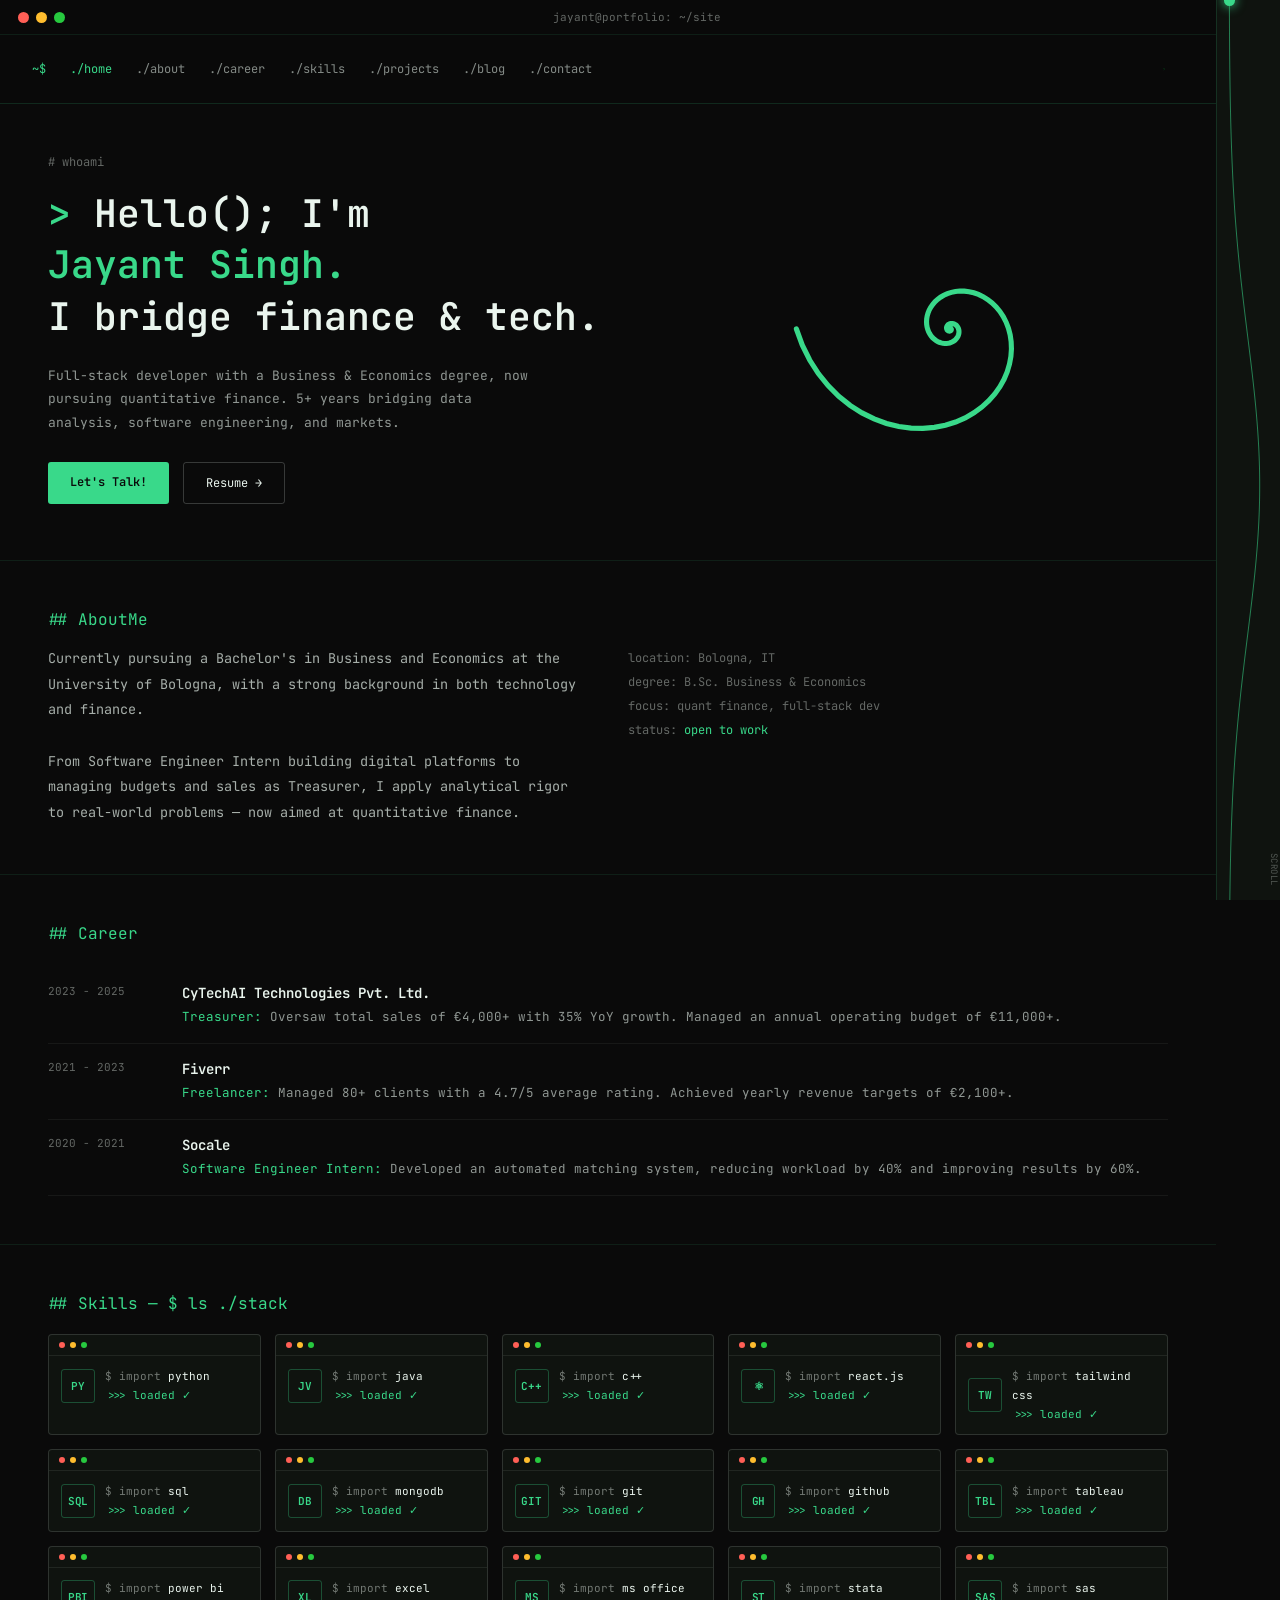
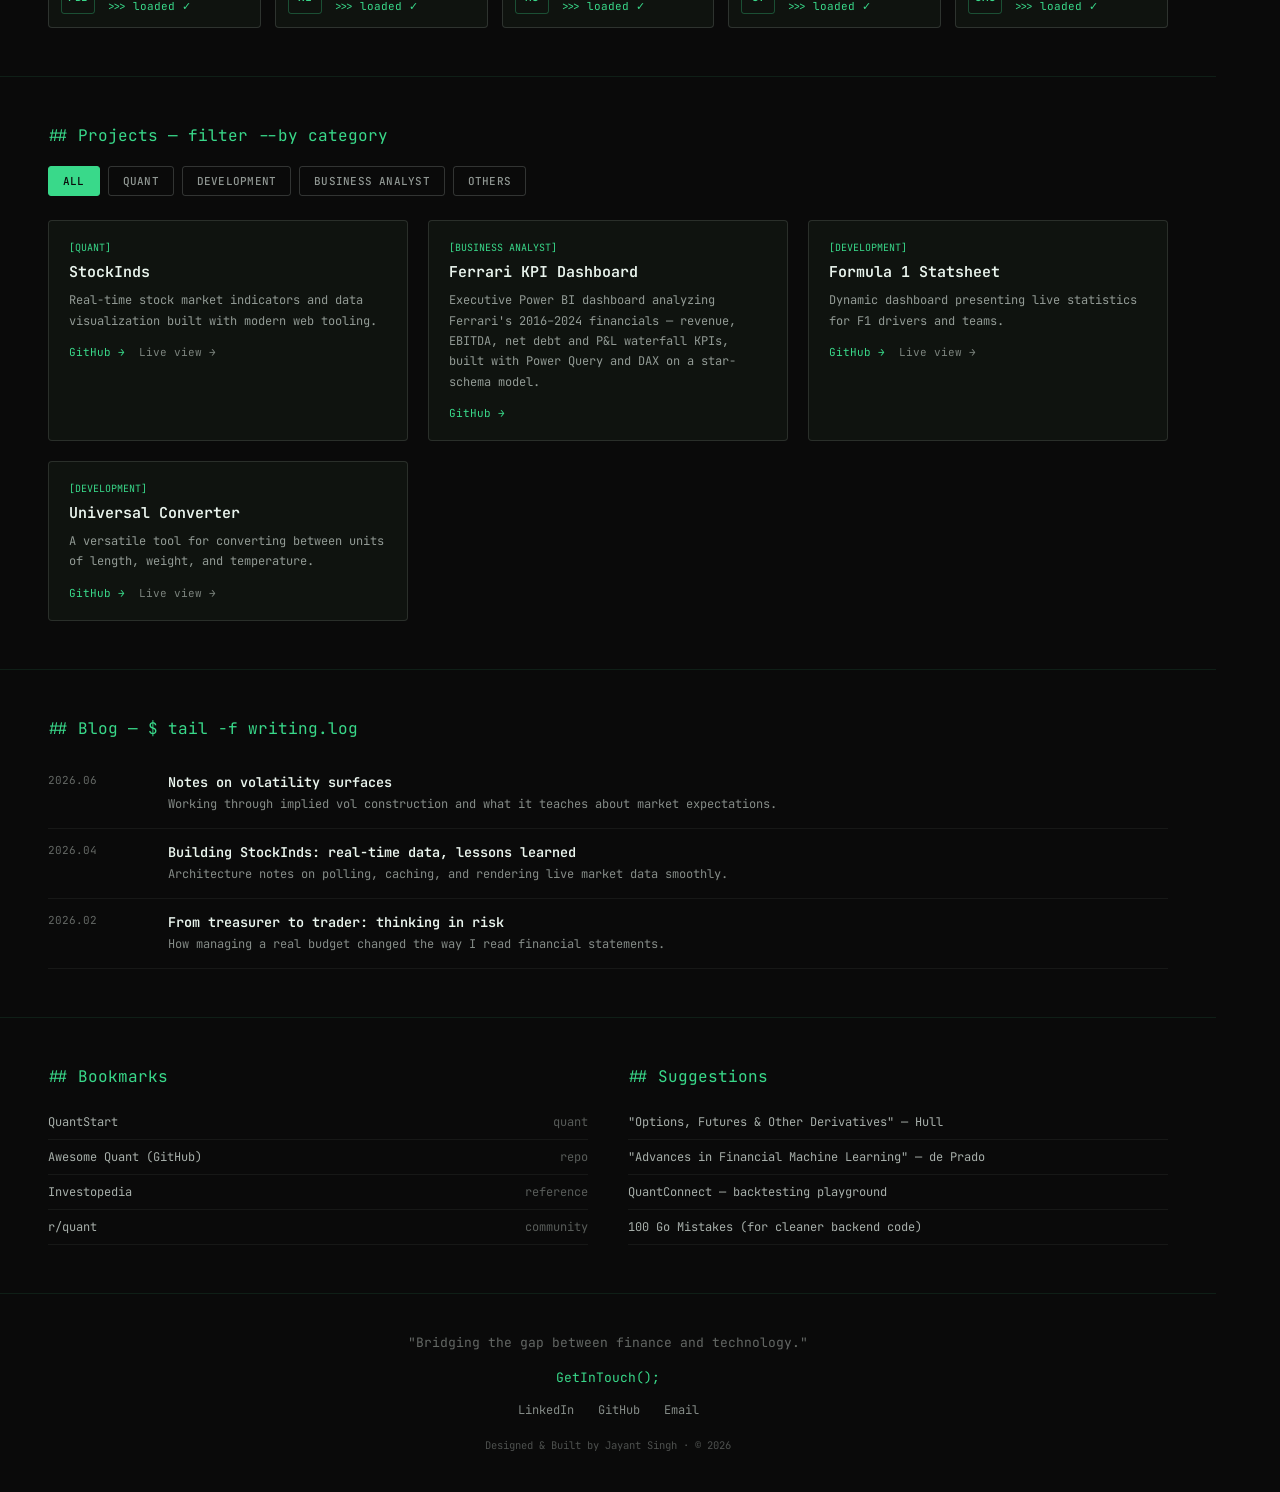
==== commit 9560f501: "Enhance SEO and mobile navigation structure Updated the title and meta tags for SEO optimization, ad" ====
--- a/index.html
+++ b/index.html
@@ -3,10 +3,45 @@
 <head>
 <meta charset="utf-8">
 <meta name="viewport" content="width=device-width, initial-scale=1">
-<title>Jayant Singh — Portfolio</title>
+<title>Jayant Singh | Full-Stack Developer & Quant Finance Portfolio</title>
+<meta name="title" content="Jayant Singh | Full-Stack Developer & Quant Finance Portfolio">
+<meta name="description" content="Jayant Singh is a full-stack developer, data analyst, and quantitative finance enthusiast based in Bologna, Italy, building finance, tech, and data-driven products.">
+<meta name="keywords" content="Jayant Singh, Jayant Singh portfolio, full stack developer, quantitative finance, finance technology, data analyst, Bologna Italy, portfolio website">
+<meta name="author" content="Jayant Singh">
+<meta name="robots" content="index, follow, max-image-preview:large, max-snippet:-1, max-video-preview:-1">
+<meta name="theme-color" content="#0a0a0a">
+<link rel="canonical" href="https://codeebytee.github.io/PortfolioJayant/">
+<meta property="og:title" content="Jayant Singh | Full-Stack Developer & Quant Finance Portfolio">
+<meta property="og:description" content="Explore Jayant Singh's portfolio featuring software engineering, finance, analytics, and quantitative finance projects.">
+<meta property="og:type" content="website">
+<meta property="og:url" content="https://codeebytee.github.io/PortfolioJayant/">
+<meta property="og:site_name" content="Jayant Singh Portfolio">
+<meta name="twitter:card" content="summary_large_image">
+<meta name="twitter:title" content="Jayant Singh | Full-Stack Developer & Quant Finance Portfolio">
+<meta name="twitter:description" content="Full-stack developer and quantitative finance enthusiast based in Bologna, Italy.">
 <link rel="preconnect" href="https://fonts.googleapis.com">
 <link rel="preconnect" href="https://fonts.gstatic.com" crossorigin>
 <link href="https://fonts.googleapis.com/css2?family=JetBrains+Mono:wght@400;500;600;700&display=swap" rel="stylesheet">
+<script type="application/ld+json">
+{
+  "@context": "https://schema.org",
+  "@type": "Person",
+  "name": "Jayant Singh",
+  "jobTitle": "Full-Stack Developer & Quant Finance Enthusiast",
+  "description": "Developer focused on software engineering, finance, analytics, and quantitative finance projects.",
+  "url": "https://codeebytee.github.io/PortfolioJayant/",
+  "email": "mailto:jayantsinghprof@gmail.com",
+  "sameAs": [
+    "https://www.linkedin.com/in/-jayant-singh-/-",
+    "https://github.com/codeebytee"
+  ],
+  "address": {
+    "@type": "PostalAddress",
+    "addressLocality": "Bologna",
+    "addressCountry": "IT"
+  }
+}
+</script>
 <style>
   html,body{margin:0;background:#0a0a0a;font-family:'JetBrains Mono',monospace}
   *{box-sizing:border-box}
@@ -14,6 +49,14 @@
   .tag-btn:hover{border-color:rgba(57,217,138,.5);color:rgba(234,245,238,.9)}
   .tag-btn.active{background:#39d98a;border-color:#39d98a;color:#0a0a0a}
   a{-webkit-tap-highlight-color:transparent}
+  .nav-a{transition:color .15s}
+  .nav-toggle{display:none;cursor:pointer;background:transparent;border:1px solid rgba(57,217,138,.4);color:rgba(234,245,238,.85);font:500 12px 'JetBrains Mono',monospace;padding:6px 12px;border-radius:3px;align-items:center;letter-spacing:.02em;margin-left:auto}
+  .nav-toggle:hover{border-color:#39d98a}
+  .nav-caret{display:inline-block;transition:transform .2s ease}
+  .nav-toggle.open .nav-caret{transform:rotate(180deg)}
+  .nav-dropdown{display:none;position:absolute;top:100%;left:0;right:0;background:rgba(10,10,10,.97);backdrop-filter:blur(8px);border-bottom:1px solid rgba(57,217,138,.25);box-shadow:0 12px 24px rgba(0,0,0,.5)}
+  .nav-dropdown .drop-a{display:block;padding:10px 32px;text-decoration:none;font-size:13px;border-top:1px solid rgba(234,245,238,.05)}
+  .nav-dropdown .drop-a:hover{background:rgba(57,217,138,.08)}
   @keyframes fibDraw { 0%{stroke-dashoffset:1} 50%{stroke-dashoffset:0} 100%{stroke-dashoffset:1} }
 
   /* responsive */
@@ -27,7 +70,9 @@
     .projects-grid{grid-template-columns:1fr !important}
     #skillsGrid{grid-template-columns:repeat(2,1fr) !important}
     .hero-title{font-size:30px !important}
-    .nav-links{gap:14px !important;overflow-x:auto;flex-wrap:nowrap}
+    .nav-links{display:none !important}
+    .nav-toggle{display:inline-flex !important}
+    .nav-dropdown.open{display:block !important}
     .career-row,.blog-row{grid-template-columns:70px 1fr !important;gap:14px !important}
   }
 </style>
@@ -46,15 +91,18 @@
       </div>
       <div style="flex:1;text-align:center;font-size:11px;color:rgba(234,245,238,.4)">jayant@portfolio: ~/site</div>
     </div>
-    <div class="nav-links" style="display:flex;align-items:center;gap:24px;padding:14px 32px;font-size:12px;color:rgba(234,245,238,.55)">
+    <div class="nav-row" style="display:flex;align-items:center;gap:24px;padding:14px 32px;font-size:12px;color:rgba(234,245,238,.55)">
       <span style="color:#39d98a">~$</span>
-      <a href="#home" style="color:#39d98a;text-decoration:none">./home</a>
-      <a href="#about" style="color:rgba(234,245,238,.55);text-decoration:none">./about</a>
-      <a href="#career" style="color:rgba(234,245,238,.55);text-decoration:none">./career</a>
-      <a href="#skills" style="color:rgba(234,245,238,.55);text-decoration:none">./skills</a>
-      <a href="#projects" style="color:rgba(234,245,238,.55);text-decoration:none">./projects</a>
-      <a href="#blog" style="color:rgba(234,245,238,.55);text-decoration:none">./blog</a>
-      <a href="#contact" style="color:rgba(234,245,238,.55);text-decoration:none">./contact</a>
+      <div class="nav-links" style="display:flex;align-items:center;gap:24px">
+        <a class="nav-a" href="#home" data-target="home" style="color:#39d98a;text-decoration:none">./home</a>
+        <a class="nav-a" href="#about" data-target="about" style="color:rgba(234,245,238,.55);text-decoration:none">./about</a>
+        <a class="nav-a" href="#career" data-target="career" style="color:rgba(234,245,238,.55);text-decoration:none">./career</a>
+        <a class="nav-a" href="#skills" data-target="skills" style="color:rgba(234,245,238,.55);text-decoration:none">./skills</a>
+        <a class="nav-a" href="#projects" data-target="projects" style="color:rgba(234,245,238,.55);text-decoration:none">./projects</a>
+        <a class="nav-a" href="#blog" data-target="blog" style="color:rgba(234,245,238,.55);text-decoration:none">./blog</a>
+        <a class="nav-a" href="#contact" data-target="contact" style="color:rgba(234,245,238,.55);text-decoration:none">./contact</a>
+      </div>
+      <button class="nav-toggle" id="navToggle" aria-label="Toggle navigation menu" aria-expanded="false"><span style="color:#39d98a">$</span>&nbsp;menu&nbsp;<span class="nav-caret" id="navCaret">▾</span></button>
 
       <!-- fibonacci spiral, expands as you scroll -->
       <div style="margin-left:auto;width:40px;height:40px;position:relative;overflow:visible" title="scroll progress">
@@ -62,6 +110,17 @@
           <path id="spiralPath" d="M 50.05,50.00 L 50.06,50.01 L 50.06,50.01 L 50.06,50.02 L 50.06,50.02 L 50.06,50.03 L 50.05,50.04 L 50.05,50.04 L 50.05,50.05 L 50.04,50.06 L 50.04,50.06 L 50.03,50.07 L 50.03,50.07 L 50.02,50.08 L 50.01,50.08 L 50.01,50.09 L 50.00,50.09 L 49.99,50.09 L 49.98,50.09 L 49.97,50.09 L 49.96,50.09 L 49.95,50.09 L 49.94,50.09 L 49.93,50.08 L 49.92,50.08 L 49.91,50.07 L 49.90,50.06 L 49.89,50.05 L 49.88,50.04 L 49.87,50.03 L 49.86,50.02 L 49.86,50.01 L 49.85,49.99 L 49.85,49.98 L 49.85,49.96 L 49.85,49.94 L 49.85,49.93 L 49.86,49.91 L 49.86,49.89 L 49.87,49.88 L 49.88,49.86 L 49.89,49.84 L 49.90,49.83 L 49.92,49.81 L 49.94,49.80 L 49.95,49.79 L 49.97,49.78 L 50.00,49.77 L 50.02,49.76 L 50.05,49.76 L 50.07,49.76 L 50.10,49.76 L 50.13,49.76 L 50.15,49.77 L 50.18,49.78 L 50.21,49.79 L 50.23,49.81 L 50.26,49.83 L 50.29,49.85 L 50.31,49.88 L 50.33,49.90 L 50.35,49.93 L 50.36,49.97 L 50.38,50.01 L 50.38,50.04 L 50.39,50.08 L 50.39,50.13 L 50.39,50.17 L 50.38,50.22 L 50.37,50.26 L 50.35,50.30 L 50.33,50.35 L 50.30,50.39 L 50.27,50.43 L 50.23,50.47 L 50.19,50.51 L 50.14,50.54 L 50.09,50.57 L 50.03,50.59 L 49.97,50.61 L 49.91,50.63 L 49.84,50.63 L 49.77,50.63 L 49.70,50.63 L 49.63,50.61 L 49.56,50.59 L 49.49,50.56 L 49.42,50.52 L 49.35,50.47 L 49.28,50.42 L 49.22,50.36 L 49.16,50.29 L 49.11,50.21 L 49.07,50.12 L 49.03,50.03 L 49.00,49.93 L 48.98,49.82 L 48.97,49.71 L 48.98,49.60 L 48.99,49.49 L 49.02,49.37 L 49.06,49.25 L 49.11,49.14 L 49.18,49.02 L 49.26,48.91 L 49.35,48.81 L 49.45,48.71 L 49.57,48.62 L 49.70,48.54 L 49.85,48.47 L 50.00,48.42 L 50.16,48.37 L 50.33,48.35 L 50.51,48.34 L 50.70,48.35 L 50.88,48.38 L 51.07,48.43 L 51.26,48.50 L 51.45,48.59 L 51.63,48.70 L 51.81,48.84 L 51.98,48.99 L 52.13,49.17 L 52.27,49.37 L 52.40,49.59 L 52.50,49.82 L 52.58,50.07 L 52.64,50.34 L 52.68,50.62 L 52.68,50.91 L 52.66,51.21 L 52.60,51.52 L 52.51,51.83 L 52.39,52.13 L 52.23,52.43 L 52.04,52.73 L 51.81,53.01 L 51.55,53.27 L 51.25,53.52 L 50.93,53.74 L 50.57,53.93 L 50.18,54.09 L 49.76,54.21 L 49.32,54.30 L 48.86,54.34 L 48.38,54.34 L 47.89,54.28 L 47.40,54.18 L 46.90,54.02 L 46.41,53.80 L 45.92,53.53 L 45.46,53.20 L 45.01,52.82 L 44.59,52.38 L 44.20,51.88 L 43.86,51.34 L 43.56,50.74 L 43.32,50.10 L 43.14,49.41 L 43.02,48.69 L 42.97,47.94 L 43.00,47.16 L 43.11,46.37 L 43.31,45.56 L 43.59,44.76 L 43.96,43.96 L 44.43,43.19 L 44.98,42.44 L 45.63,41.72 L 46.37,41.06 L 47.20,40.45 L 48.11,39.92 L 49.09,39.46 L 50.16,39.09 L 51.28,38.83 L 52.46,38.67 L 53.69,38.63 L 54.96,38.71 L 56.25,38.93 L 57.55,39.29 L 58.85,39.79 L 60.13,40.43 L 61.38,41.23 L 62.58,42.17 L 63.71,43.26 L 64.76,44.50 L 65.71,45.87 L 66.54,47.38 L 67.24,49.01 L 67.79,50.76 L 68.17,52.61 L 68.37,54.55 L 68.38,56.56 L 68.18,58.62 L 67.77,60.71 L 67.13,62.82 L 66.25,64.92 L 65.14,66.97 L 63.78,68.97 L 62.19,70.88 L 60.36,72.68 L 58.29,74.33 L 56.00,75.82 L 53.50,77.11 L 50.80,78.17 L 47.93,78.98 L 44.89,79.52 L 41.72,79.76 L 38.44,79.68 L 35.09,79.26 L 31.69,78.49 L 28.28,77.35 L 24.91,75.82 L 21.60,73.91 L 18.40,71.61 L 15.36,68.92 L 12.51,65.84 L 9.91,62.40 L 7.59,58.59 L 5.61,54.45 L 4.00,50.00" fill="none" stroke="#39d98a" stroke-width="3" stroke-linecap="round" pathLength="1" stroke-dasharray="1" stroke-dashoffset="0.92"></path>
         </svg>
       </div>
+    </div>
+    <!-- terminal-style dropdown (mobile) -->
+    <div class="nav-dropdown" id="navDropdown">
+      <div style="font-size:10px;color:rgba(234,245,238,.35);padding:10px 32px 4px"><span style="color:#39d98a">$</span> ls ~/site/sections</div>
+      <a class="nav-a drop-a" href="#home" data-target="home" style="color:#39d98a">./home</a>
+      <a class="nav-a drop-a" href="#about" data-target="about" style="color:rgba(234,245,238,.55)">./about</a>
+      <a class="nav-a drop-a" href="#career" data-target="career" style="color:rgba(234,245,238,.55)">./career</a>
+      <a class="nav-a drop-a" href="#skills" data-target="skills" style="color:rgba(234,245,238,.55)">./skills</a>
+      <a class="nav-a drop-a" href="#projects" data-target="projects" style="color:rgba(234,245,238,.55)">./projects</a>
+      <a class="nav-a drop-a" href="#blog" data-target="blog" style="color:rgba(234,245,238,.55)">./blog</a>
+      <a class="nav-a drop-a" href="#contact" data-target="contact" style="color:rgba(234,245,238,.55)">./contact</a>
     </div>
   </div>
 
@@ -91,7 +150,7 @@
         </div>
         <div style="margin-top:28px;display:flex;gap:14px;flex-wrap:wrap">
           <a href="mailto:jayantsinghprof@gmail.com" style="background:#39d98a;color:#0a0a0a;padding:12px 22px;border-radius:3px;font-weight:600;font-size:12px;text-decoration:none">Let's Talk!</a>
-          <a href="#" style="border:1px solid rgba(234,245,238,.2);color:#eaf5ee;padding:12px 22px;border-radius:3px;font-size:12px;text-decoration:none">Resume →</a>
+          <a href="https://docs.google.com/viewer?url=https%3A%2F%2Fraw.githubusercontent.com%2Fcodeebytee%2FPortfolioJayant%2Fmain%2Fsrc%2Fpdf%2FJayant_Singh_CV_.pdf" target="_blank" rel="noopener" style="border:1px solid rgba(234,245,238,.2);color:#eaf5ee;padding:12px 22px;border-radius:3px;font-size:12px;text-decoration:none">Resume →</a>
         </div>
       </div>
       <div class="hero-art" style="display:flex;align-items:center;justify-content:center">
@@ -192,7 +251,8 @@
   ];
 
   var allProjects = [
-    { title: 'StockInds', category: 'quant', categoryLabel: 'QUANT', desc: 'Real-time stock market indicators and data visualization built with modern web tooling.', github: 'https://github.com/codeebytee/StockInds', live: 'https://codeebytee.github.io/StockInds/' },
+    { title: 'StockInds', category: 'quant', categoryLabel: 'QUANT', desc: 'Real-time stock market indicators and data visualization built with modern web tooling.', github: 'https://github.com/codeebytee/StockInds', live: 'https://codeebytee.github.io/MarketVision/' },
+    { title: 'Ferrari KPI Dashboard', category: 'ba', categoryLabel: 'BUSINESS ANALYST', desc: 'Executive Power BI dashboard analyzing Ferrari\'s 2016–2024 financials — revenue, EBITDA, net debt and P&L waterfall KPIs, built with Power Query and DAX on a star-schema model.', github: 'https://github.com/codeebytee/Ferrari-KPI-Dashboard', live: '' },
     { title: 'Formula 1 Statsheet', category: 'dev', categoryLabel: 'DEVELOPMENT', desc: 'Dynamic dashboard presenting live statistics for F1 drivers and teams.', github: 'https://github.com/codeebytee/formula1statsheet', live: 'https://codeebytee.github.io/formula1statsheet/' },
     { title: 'Universal Converter', category: 'dev', categoryLabel: 'DEVELOPMENT', desc: 'A versatile tool for converting between units of length, weight, and temperature.', github: 'https://github.com/codeebytee/UniversalConvertor', live: 'https://codeebytee.github.io/UniversalConvertor/' }
   ];
@@ -272,13 +332,16 @@
       return;
     }
     grid.innerHTML = projects.map(function(p){
+      var liveLink = p.live
+        ? '<a href="' + attr(p.live) + '" target="_blank" rel="noopener" style="color:rgba(234,245,238,.5);text-decoration:none">Live view →</a>'
+        : '';
       return '<div style="border:1px solid rgba(234,245,238,.12);border-radius:4px;padding:20px;background:#0f130f">'
         + '<div style="font-size:10px;color:#39d98a;margin-bottom:8px">[' + esc(p.categoryLabel) + ']</div>'
         + '<div style="font-size:15px;font-weight:600;margin-bottom:8px">' + esc(p.title) + '</div>'
         + '<div style="font-size:12px;color:rgba(234,245,238,.6);line-height:1.7;margin-bottom:14px">' + esc(p.desc) + '</div>'
         + '<div style="display:flex;gap:14px;font-size:11px">'
         + '<a href="' + attr(p.github) + '" target="_blank" rel="noopener" style="color:#39d98a;text-decoration:none">GitHub →</a>'
-        + '<a href="' + attr(p.live) + '" target="_blank" rel="noopener" style="color:rgba(234,245,238,.5);text-decoration:none">Live view →</a></div></div>';
+        + liveLink + '</div></div>';
     }).join('');
   }
 
@@ -303,6 +366,34 @@
     el('suggestionsList').innerHTML = suggestions.map(function(s){
       return '<div style="padding:9px 0;border-bottom:1px solid rgba(234,245,238,.06);font-size:12px;color:rgba(234,245,238,.7)">' + esc(s) + '</div>';
     }).join('');
+  }
+
+  // ---- scroll-spy: highlight the nav link for the section in view ----
+  var navAnchors = Array.prototype.slice.call(document.querySelectorAll('.nav-a'));
+  var spySections = ['home','about','career','skills','projects','blog','contact']
+    .map(function(id){ return { id: id, el: el(id) }; })
+    .filter(function(s){ return s.el; });
+  var activeSection = null;
+
+  function currentSection(){
+    var pos = window.scrollY + 160; // account for the fixed top bar
+    var cur = spySections.length ? spySections[0].id : null;
+    for(var i = 0; i < spySections.length; i++){
+      if(spySections[i].el.offsetTop <= pos) cur = spySections[i].id;
+    }
+    // if scrolled to the very bottom, force the last section active
+    if(spySections.length && (window.innerHeight + window.scrollY) >= (document.documentElement.scrollHeight - 2)){
+      cur = spySections[spySections.length - 1].id;
+    }
+    return cur;
+  }
+
+  function setActiveNav(id){
+    if(id === activeSection) return;
+    activeSection = id;
+    navAnchors.forEach(function(a){
+      a.style.color = a.getAttribute('data-target') === id ? '#39d98a' : 'rgba(234,245,238,.55)';
+    });
   }
 
   // ---- scroll-driven visuals ----
@@ -322,7 +413,29 @@
     spiralPath.parentNode.style.transform = 'scale(' + spiralScale.toFixed(3) + ')';
     spiralPath.parentNode.style.transformOrigin = 'center';
     spiralPath.setAttribute('stroke-dashoffset', (1 - (0.08 + t * 0.9)).toFixed(3));
-  }
+
+    setActiveNav(currentSection());
+  }
+
+  // ---- terminal dropdown menu (mobile) ----
+  var navToggle = el('navToggle');
+  var navDropdown = el('navDropdown');
+
+  function closeMenu(){
+    navDropdown.classList.remove('open');
+    navToggle.classList.remove('open');
+    navToggle.setAttribute('aria-expanded', 'false');
+  }
+  function toggleMenu(){
+    var open = navDropdown.classList.toggle('open');
+    navToggle.classList.toggle('open', open);
+    navToggle.setAttribute('aria-expanded', open ? 'true' : 'false');
+  }
+  navToggle.addEventListener('click', toggleMenu);
+  Array.prototype.forEach.call(navDropdown.querySelectorAll('a'), function(a){
+    a.addEventListener('click', closeMenu);
+  });
+  window.addEventListener('resize', function(){ if(window.innerWidth > 860) closeMenu(); });
 
   function onScroll(){
     var doc = document.documentElement;
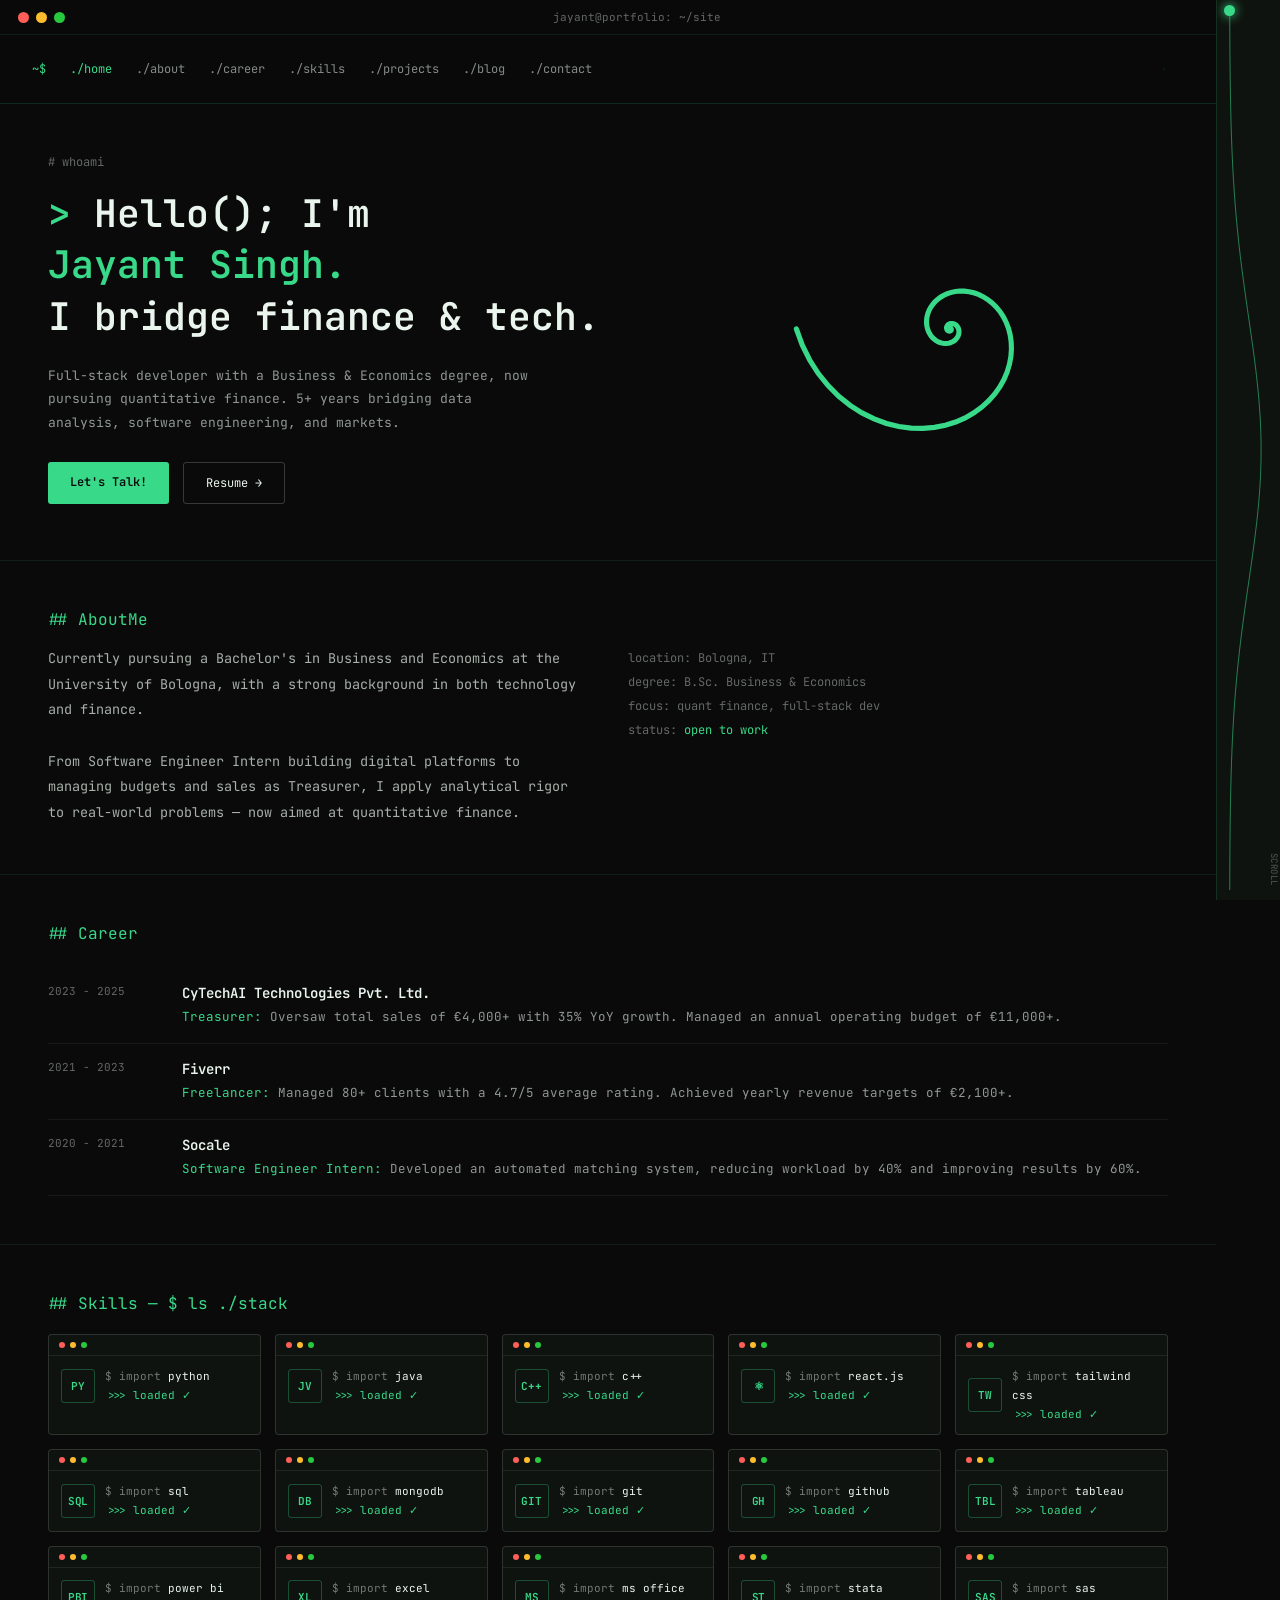
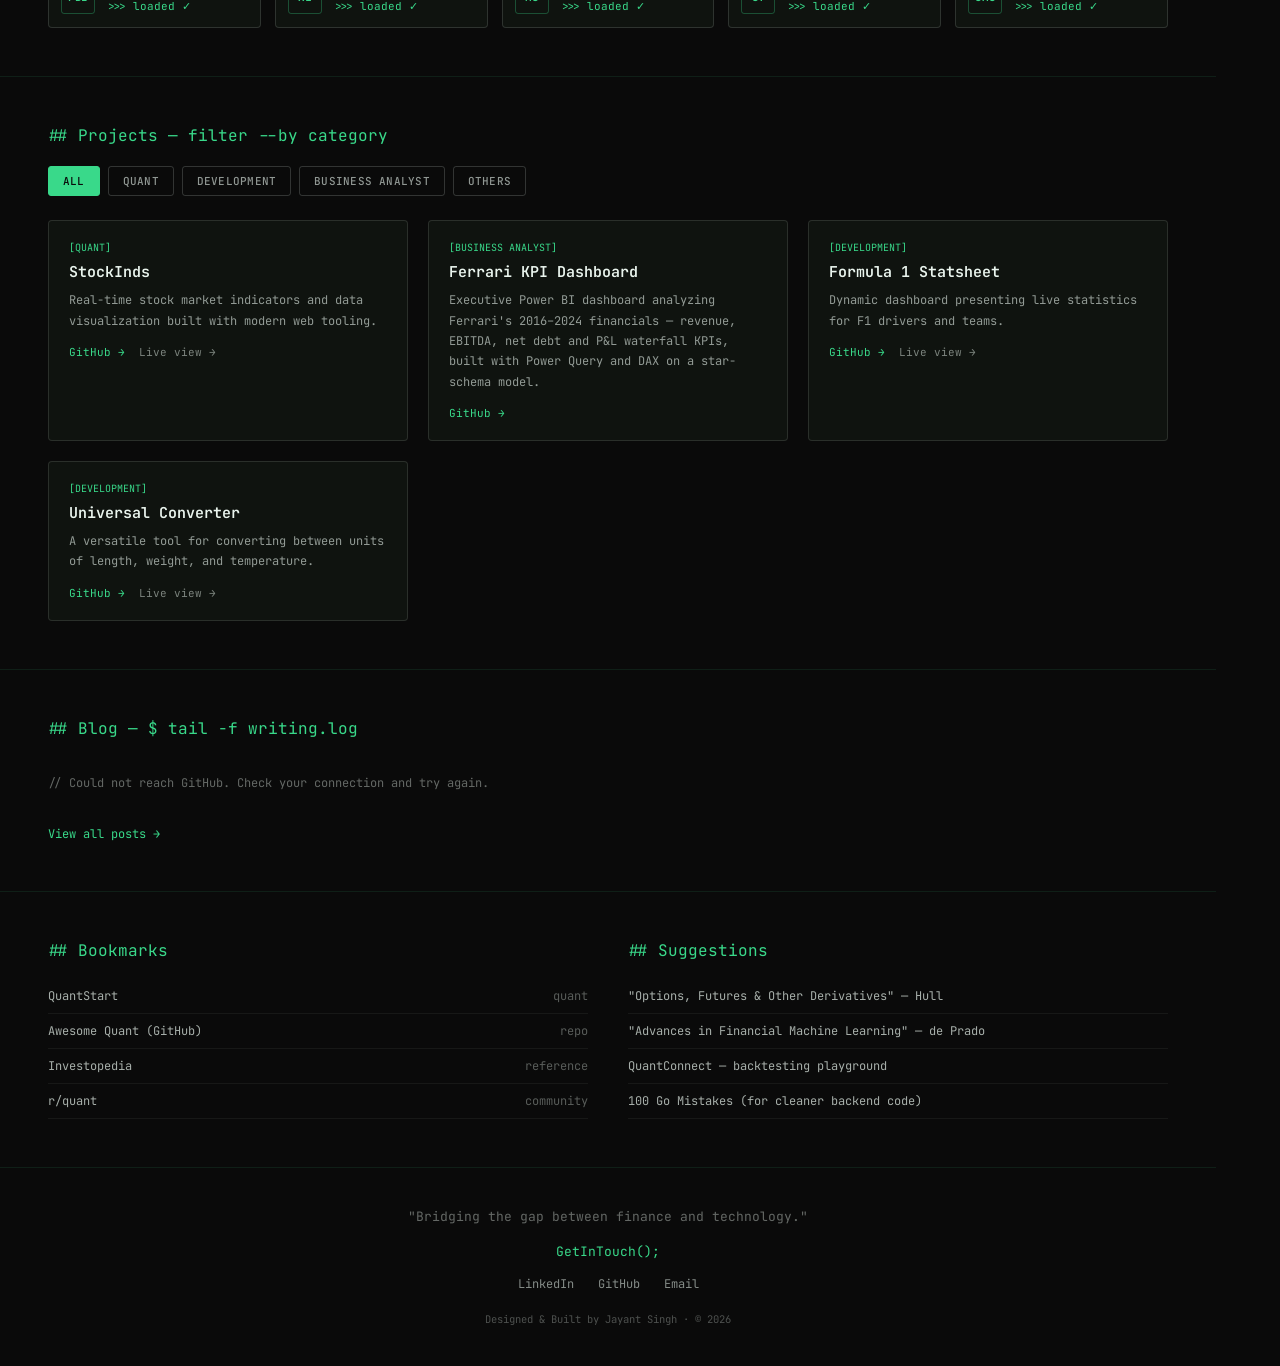
==== commit b1a3f899: "Add files via upload" ====
--- a/index.html
+++ b/index.html
@@ -49,7 +49,12 @@
   .tag-btn:hover{border-color:rgba(57,217,138,.5);color:rgba(234,245,238,.9)}
   .tag-btn.active{background:#39d98a;border-color:#39d98a;color:#0a0a0a}
   a{-webkit-tap-highlight-color:transparent}
+  a:focus-visible,button:focus-visible{outline:2px solid #39d98a;outline-offset:3px;border-radius:2px}
   .nav-a{transition:color .15s}
+  .blog-link{color:#eaf5ee;text-decoration:none;transition:color .15s}
+  .blog-link:hover{color:#39d98a}
+  .blog-all{display:inline-block;margin-top:18px;font-size:12px;color:#39d98a;text-decoration:none}
+  .blog-all:hover{text-decoration:underline}
   .nav-toggle{display:none;cursor:pointer;background:transparent;border:1px solid rgba(57,217,138,.4);color:rgba(234,245,238,.85);font:500 12px 'JetBrains Mono',monospace;padding:6px 12px;border-radius:3px;align-items:center;letter-spacing:.02em;margin-left:auto}
   .nav-toggle:hover{border-color:#39d98a}
   .nav-caret{display:inline-block;transition:transform .2s ease}
@@ -58,6 +63,13 @@
   .nav-dropdown .drop-a{display:block;padding:10px 32px;text-decoration:none;font-size:13px;border-top:1px solid rgba(234,245,238,.05)}
   .nav-dropdown .drop-a:hover{background:rgba(57,217,138,.08)}
   @keyframes fibDraw { 0%{stroke-dashoffset:1} 50%{stroke-dashoffset:0} 100%{stroke-dashoffset:1} }
+
+  /* the rail curve stretches to whatever height the viewport is; the dot is
+     positioned from the rail's measured size in JS, so the two stay in sync */
+  #scrollDot{transition:top .08s linear,left .08s linear}
+  /* short viewports (landscape phones, small laptops): no room for the label */
+  @media (max-height: 460px){ .rail-label{display:none !important} }
+  @media (prefers-reduced-motion: reduce){ #scrollDot{transition:none} }
 
   /* responsive */
   @media (max-width: 860px){
@@ -125,12 +137,12 @@
   </div>
 
   <!-- RIGHT RAIL: scroll indicator tracing a bell curve -->
-  <div class="rightrail" style="position:fixed;top:0;right:0;width:64px;height:100vh;background:#0f130f;border-left:1px solid rgba(57,217,138,.15);z-index:45;overflow:hidden">
-    <svg viewBox="0 0 100 100" preserveAspectRatio="none" style="position:absolute;top:-11px;left:0px;width:61px;height:993px">
+  <div class="rightrail" style="position:fixed;top:0;right:0;width:64px;height:100vh;height:100dvh;background:#0f130f;border-left:1px solid rgba(57,217,138,.15);z-index:45;overflow:hidden">
+    <svg class="rail-curve" viewBox="0 0 100 100" preserveAspectRatio="none" style="position:absolute;top:10px;left:0;width:100%;height:calc(100% - 20px)">
       <path d="M 20.19,0.00 L 20.22,0.50 L 20.24,1.00 L 20.27,1.50 L 20.30,2.00 L 20.33,2.50 L 20.37,3.00 L 20.41,3.50 L 20.45,4.00 L 20.50,4.50 L 20.56,5.00 L 20.61,5.50 L 20.68,6.00 L 20.75,6.50 L 20.82,7.00 L 20.90,7.50 L 20.99,8.00 L 21.09,8.50 L 21.19,9.00 L 21.31,9.50 L 21.43,10.00 L 21.56,10.50 L 21.70,11.00 L 21.86,11.50 L 22.02,12.00 L 22.20,12.50 L 22.39,13.00 L 22.59,13.50 L 22.81,14.00 L 23.04,14.50 L 23.29,15.00 L 23.55,15.50 L 23.83,16.00 L 24.13,16.50 L 24.45,17.00 L 24.78,17.50 L 25.14,18.00 L 25.51,18.50 L 25.91,19.00 L 26.33,19.50 L 26.77,20.00 L 27.23,20.50 L 27.71,21.00 L 28.22,21.50 L 28.76,22.00 L 29.31,22.50 L 29.89,23.00 L 30.50,23.50 L 31.13,24.00 L 31.79,24.50 L 32.47,25.00 L 33.17,25.50 L 33.90,26.00 L 34.66,26.50 L 35.43,27.00 L 36.23,27.50 L 37.06,28.00 L 37.90,28.50 L 38.77,29.00 L 39.65,29.50 L 40.56,30.00 L 41.48,30.50 L 42.42,31.00 L 43.37,31.50 L 44.34,32.00 L 45.32,32.50 L 46.31,33.00 L 47.30,33.50 L 48.31,34.00 L 49.32,34.50 L 50.33,35.00 L 51.34,35.50 L 52.35,36.00 L 53.35,36.50 L 54.35,37.00 L 55.33,37.50 L 56.31,38.00 L 57.27,38.50 L 58.21,39.00 L 59.14,39.50 L 60.04,40.00 L 60.91,40.50 L 61.76,41.00 L 62.58,41.50 L 63.37,42.00 L 64.12,42.50 L 64.84,43.00 L 65.52,43.50 L 66.16,44.00 L 66.75,44.50 L 67.30,45.00 L 67.80,45.50 L 68.25,46.00 L 68.66,46.50 L 69.01,47.00 L 69.31,47.50 L 69.56,48.00 L 69.75,48.50 L 69.89,49.00 L 69.97,49.50 L 70.00,50.00 L 69.97,50.50 L 69.89,51.00 L 69.75,51.50 L 69.56,52.00 L 69.31,52.50 L 69.01,53.00 L 68.66,53.50 L 68.25,54.00 L 67.80,54.50 L 67.30,55.00 L 66.75,55.50 L 66.16,56.00 L 65.52,56.50 L 64.84,57.00 L 64.12,57.50 L 63.37,58.00 L 62.58,58.50 L 61.76,59.00 L 60.91,59.50 L 60.04,60.00 L 59.14,60.50 L 58.21,61.00 L 57.27,61.50 L 56.31,62.00 L 55.33,62.50 L 54.35,63.00 L 53.35,63.50 L 52.35,64.00 L 51.34,64.50 L 50.33,65.00 L 49.32,65.50 L 48.31,66.00 L 47.30,66.50 L 46.31,67.00 L 45.32,67.50 L 44.34,68.00 L 43.37,68.50 L 42.42,69.00 L 41.48,69.50 L 40.56,70.00 L 39.65,70.50 L 38.77,71.00 L 37.90,71.50 L 37.06,72.00 L 36.23,72.50 L 35.43,73.00 L 34.66,73.50 L 33.90,74.00 L 33.17,74.50 L 32.47,75.00 L 31.79,75.50 L 31.13,76.00 L 30.50,76.50 L 29.89,77.00 L 29.31,77.50 L 28.76,78.00 L 28.22,78.50 L 27.71,79.00 L 27.23,79.50 L 26.77,80.00 L 26.33,80.50 L 25.91,81.00 L 25.51,81.50 L 25.14,82.00 L 24.78,82.50 L 24.45,83.00 L 24.13,83.50 L 23.83,84.00 L 23.55,84.50 L 23.29,85.00 L 23.04,85.50 L 22.81,86.00 L 22.59,86.50 L 22.39,87.00 L 22.20,87.50 L 22.02,88.00 L 21.86,88.50 L 21.70,89.00 L 21.56,89.50 L 21.43,90.00 L 21.31,90.50 L 21.19,91.00 L 21.09,91.50 L 20.99,92.00 L 20.90,92.50 L 20.82,93.00 L 20.75,93.50 L 20.68,94.00 L 20.61,94.50 L 20.56,95.00 L 20.50,95.50 L 20.45,96.00 L 20.41,96.50 L 20.37,97.00 L 20.33,97.50 L 20.30,98.00 L 20.27,98.50 L 20.24,99.00 L 20.22,99.50 L 20.19,100.00" fill="none" stroke="#39d98a" stroke-width="1" stroke-opacity="0.55" vector-effect="non-scaling-stroke"></path>
     </svg>
     <div id="scrollDot" style="position:absolute;left:20%;top:0%;width:11px;height:11px;margin-left:-5.5px;margin-top:-5.5px;border-radius:50%;background:#39d98a;box-shadow:0 0 10px 2px rgba(57,217,138,.6)"></div>
-    <div style="position:absolute;bottom:14px;left:0;right:0;text-align:center;font-size:9px;color:rgba(234,245,238,.3);letter-spacing:.05em;writing-mode:vertical-rl">SCROLL</div>
+    <div class="rail-label" style="position:absolute;bottom:14px;left:0;right:0;text-align:center;font-size:9px;color:rgba(234,245,238,.3);letter-spacing:.05em;writing-mode:vertical-rl">SCROLL</div>
   </div>
 
   <div style="padding-top:90px">
@@ -202,6 +214,7 @@
     <div id="blog" class="section" style="padding:48px;border-bottom:1px solid rgba(57,217,138,.1);margin-right:64px">
       <div style="font-size:16px;color:#39d98a;margin-bottom:20px">## Blog — $ tail -f writing.log</div>
       <div id="blogList"></div>
+      <a class="blog-all" href="blog/index.html">View all posts →</a>
     </div>
 
     <!-- BOOKMARKS + SUGGESTIONS -->
@@ -231,6 +244,7 @@
   </div>
 </div>
 
+<script src="blog/blog.js"></script>
 <script>
 (function(){
   "use strict";
@@ -261,12 +275,6 @@
     { key: 'all', label: 'ALL' }, { key: 'quant', label: 'QUANT' },
     { key: 'dev', label: 'DEVELOPMENT' }, { key: 'ba', label: 'BUSINESS ANALYST' },
     { key: 'other', label: 'OTHERS' }
-  ];
-
-  var blogPosts = [
-    { date: '2026.06', title: 'Notes on volatility surfaces', excerpt: 'Working through implied vol construction and what it teaches about market expectations.' },
-    { date: '2026.04', title: 'Building StockInds: real-time data, lessons learned', excerpt: 'Architecture notes on polling, caching, and rendering live market data smoothly.' },
-    { date: '2026.02', title: 'From treasurer to trader: thinking in risk', excerpt: 'How managing a real budget changed the way I read financial statements.' }
   ];
 
   var bookmarks = [
@@ -345,13 +353,32 @@
     }).join('');
   }
 
+  // Posts are Markdown files in posts/ — see blog/blog.js. The three newest
+  // are shown here; the full list lives on blog/index.html.
   function renderBlog(){
-    el('blogList').innerHTML = blogPosts.map(function(post){
-      return '<div class="blog-row" style="display:grid;grid-template-columns:100px 1fr;gap:20px;padding:14px 0;border-bottom:1px solid rgba(234,245,238,.06)">'
-        + '<div style="font-size:11px;color:rgba(234,245,238,.4)">' + esc(post.date) + '</div>'
-        + '<div><div style="font-size:13.5px;font-weight:600;margin-bottom:4px">' + esc(post.title) + '</div>'
-        + '<div style="font-size:12px;color:rgba(234,245,238,.55);line-height:1.6">' + esc(post.excerpt) + '</div></div></div>';
-    }).join('');
+    var list = el('blogList');
+
+    function note(text){
+      list.innerHTML = '<div style="font-size:12px;color:rgba(234,245,238,.4);line-height:1.8;padding:14px 0">' + esc(text) + '</div>';
+    }
+
+    if(typeof Blog === 'undefined'){ note('// posts unavailable right now'); return; }
+
+    note('// fetching posts…');
+
+    Blog.listPosts().then(function(posts){
+      if(posts.length === 0){ note('// no posts published yet'); return; }
+      list.innerHTML = posts.slice(0, 3).map(function(post){
+        var href = 'blog/' + Blog.postUrl(post.slug);
+        return '<div class="blog-row" style="display:grid;grid-template-columns:100px 1fr;gap:20px;padding:14px 0;border-bottom:1px solid rgba(234,245,238,.06)">'
+          + '<div style="font-size:11px;color:rgba(234,245,238,.4)">' + esc(Blog.formatDate(post.date)) + '</div>'
+          + '<div><h3 style="margin:0 0 4px;font-size:13.5px;font-weight:600">'
+          + '<a class="blog-link" href="' + attr(href) + '">' + esc(post.title) + '</a></h3>'
+          + '<div style="font-size:12px;color:rgba(234,245,238,.55);line-height:1.6">' + esc(post.excerpt) + '</div></div></div>';
+      }).join('');
+    }).catch(function(err){
+      note('// ' + Blog.errorMessage(err));
+    });
   }
 
   function renderBookmarks(){
@@ -399,15 +426,34 @@
   // ---- scroll-driven visuals ----
   var scrollDot = el('scrollDot');
   var spiralPath = el('spiralPath');
+  var rightRail = document.querySelector('.rightrail');
   var ticking = false;
+
+  // The bell curve is drawn in a 0-100 viewBox stretched over the whole rail,
+  // so the dot has to be placed from the rail's *measured* size — hardcoded
+  // pixel values break on any viewport that isn't the size they were picked
+  // for (short laptops, landscape phones, a resized window).
+  var RAIL_INSET = 10;               // matches the svg's top/bottom inset
+  var rail = { w: 0, h: 0, live: false };
+
+  function measureRail(){
+    if(!rightRail){ rail.live = false; return; }
+    var box = rightRail.getBoundingClientRect();
+    rail.w = box.width;
+    rail.h = box.height;
+    rail.live = box.width > 0 && box.height > 0;  // false when display:none
+  }
 
   function applyScroll(){
     var t = state.scrollProgress;
     var bulge = Math.exp(-Math.pow(t - 0.5, 2) / (2 * 0.15 * 0.15));
-    var dotLeftPct = 20 + bulge * 50;
-    var dotTopPct = t * 100;
-    scrollDot.style.left = dotLeftPct + '%';
-    scrollDot.style.top = dotTopPct + '%';
+
+    if(rail.live){
+      // curve x runs 20 -> 70 in viewBox units, mapped onto the rail's width
+      var track = Math.max(0, rail.h - RAIL_INSET * 2);
+      scrollDot.style.left = ((20 + bulge * 50) / 100 * rail.w).toFixed(2) + 'px';
+      scrollDot.style.top = (RAIL_INSET + t * track).toFixed(2) + 'px';
+    }
 
     var spiralScale = 0.32 + t * 0.7;
     spiralPath.parentNode.style.transform = 'scale(' + spiralScale.toFixed(3) + ')';
@@ -436,6 +482,19 @@
     a.addEventListener('click', closeMenu);
   });
   window.addEventListener('resize', function(){ if(window.innerWidth > 860) closeMenu(); });
+
+  // ---- keep the rail in step with the viewport ----
+  // Fires on window resize, orientation change, and (where supported) the
+  // mobile URL bar sliding away, which changes the rail's height mid-scroll.
+  function refreshRail(){
+    measureRail();
+    onScroll();
+  }
+  window.addEventListener('resize', refreshRail);
+  window.addEventListener('orientationchange', refreshRail);
+  if(typeof ResizeObserver !== 'undefined' && rightRail){
+    new ResizeObserver(refreshRail).observe(rightRail);
+  }
 
   function onScroll(){
     var doc = document.documentElement;
@@ -458,6 +517,7 @@
   renderSuggestions();
 
   window.addEventListener('scroll', onScroll, { passive: true });
+  measureRail();
   onScroll();
 })();
 </script>
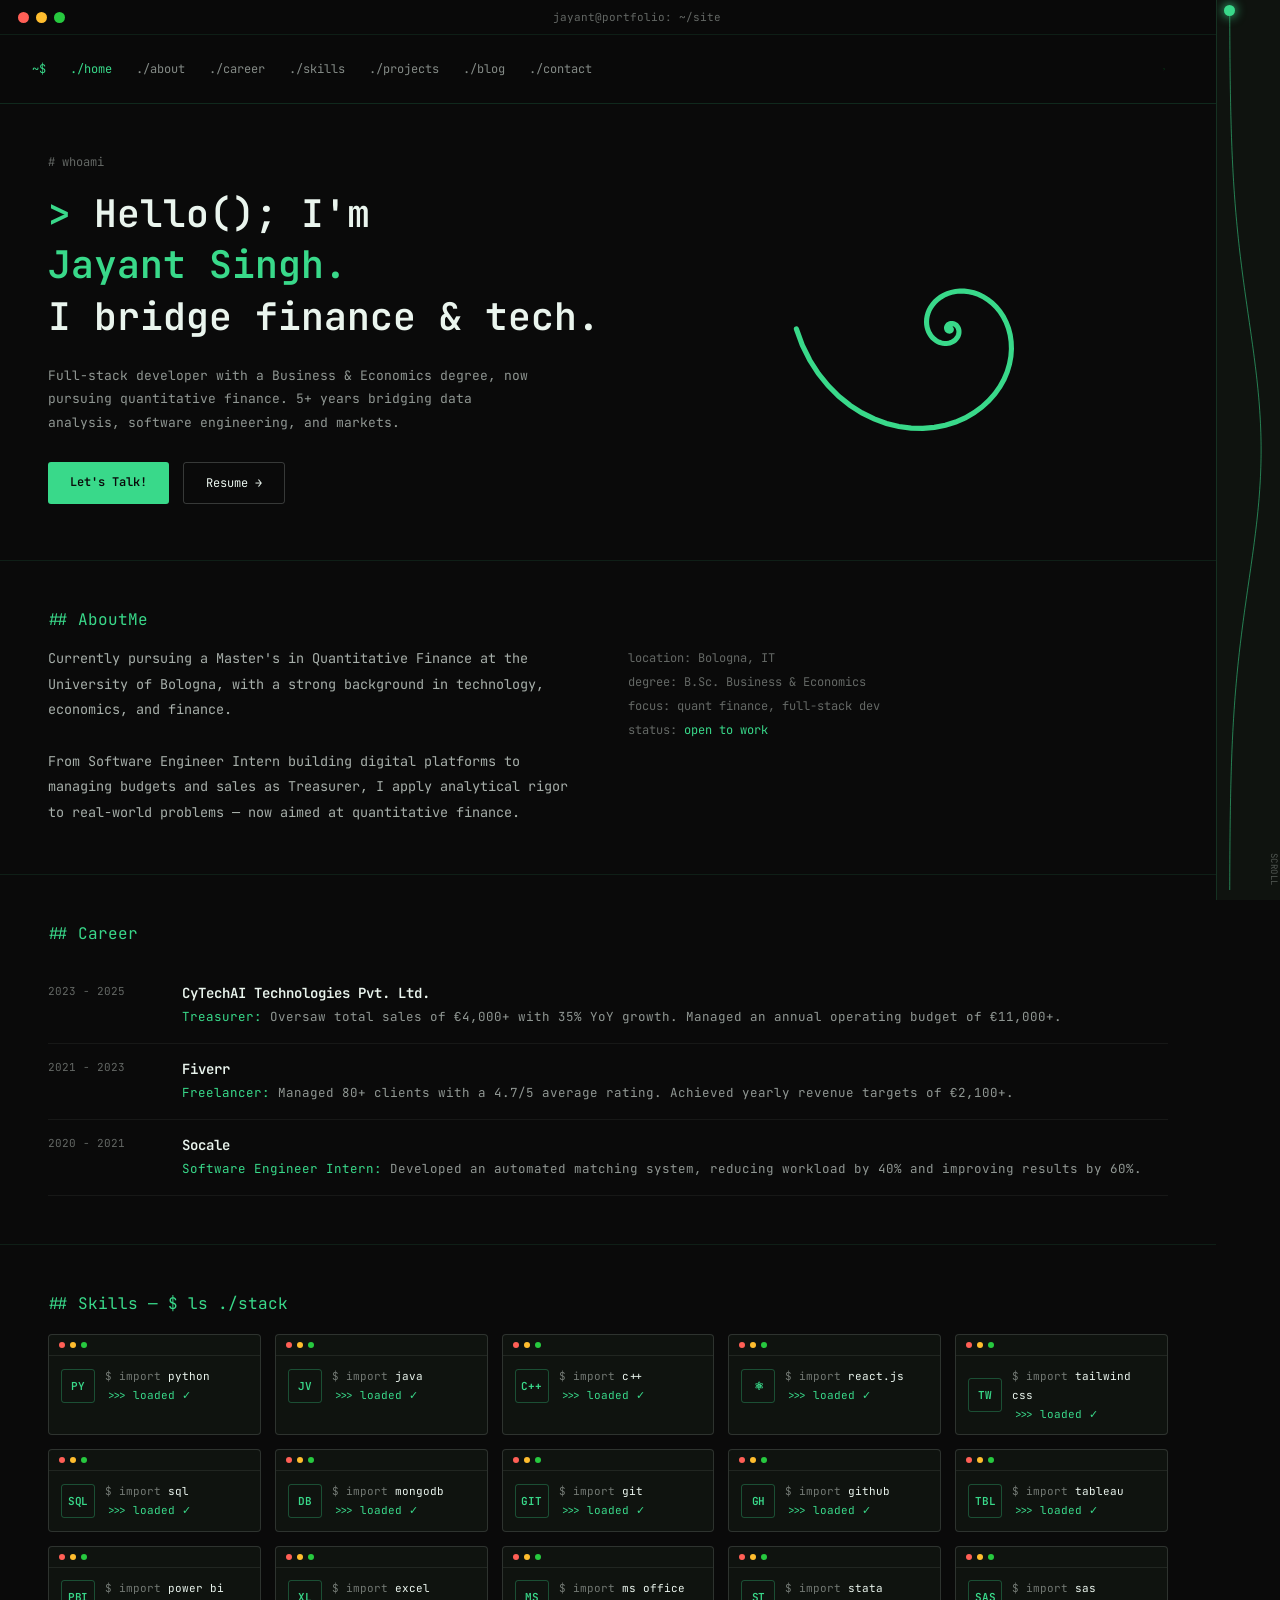
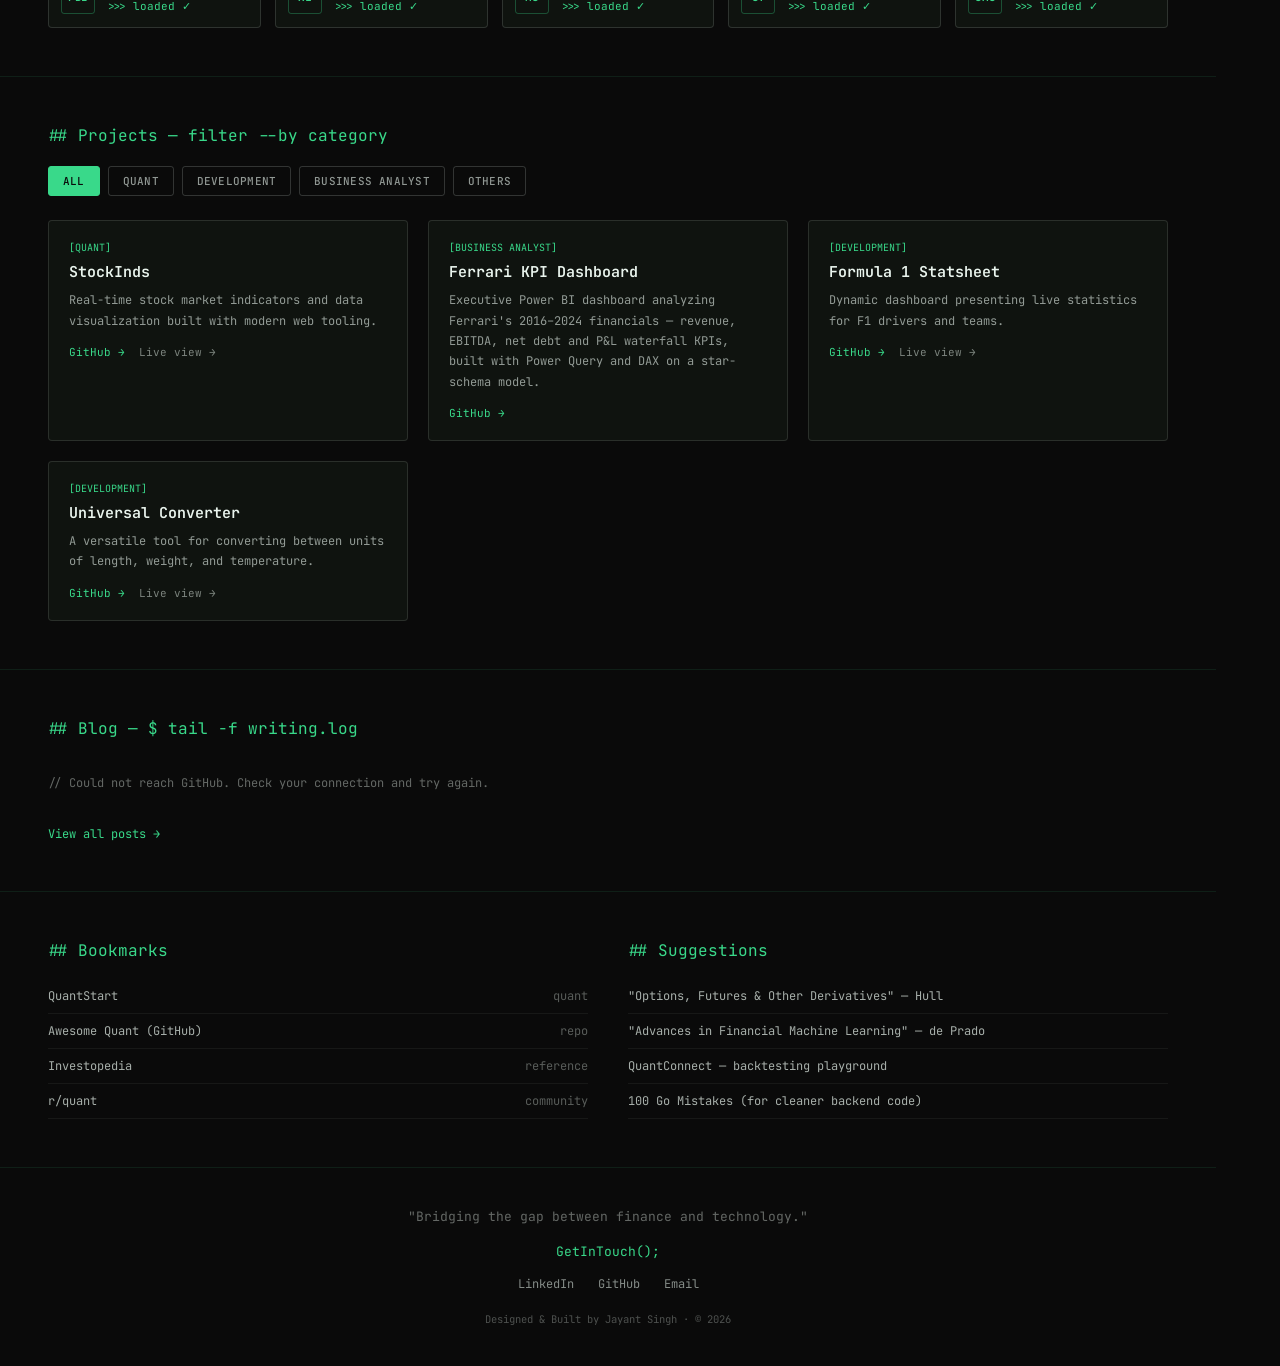
==== commit 26dcd7ec: "Update education details in AboutMe section" ====
--- a/index.html
+++ b/index.html
@@ -177,8 +177,8 @@
       <div style="font-size:16px;color:#39d98a;margin-bottom:16px">## AboutMe</div>
       <div class="about-grid" style="display:grid;grid-template-columns:1fr 1fr;gap:40px">
         <div style="font-size:13.5px;line-height:1.9;color:rgba(234,245,238,.7)">
-          Currently pursuing a Bachelor's in Business and Economics at the University of Bologna, with a
-          strong background in both technology and finance.<br><br>
+          Currently pursuing a Master's in Quantitative Finance at the University of Bologna, with a
+          strong background in technology, economics, and finance.<br><br>
           From Software Engineer Intern building digital platforms to managing budgets and sales as
           Treasurer, I apply analytical rigor to real-world problems — now aimed at quantitative finance.
         </div>
